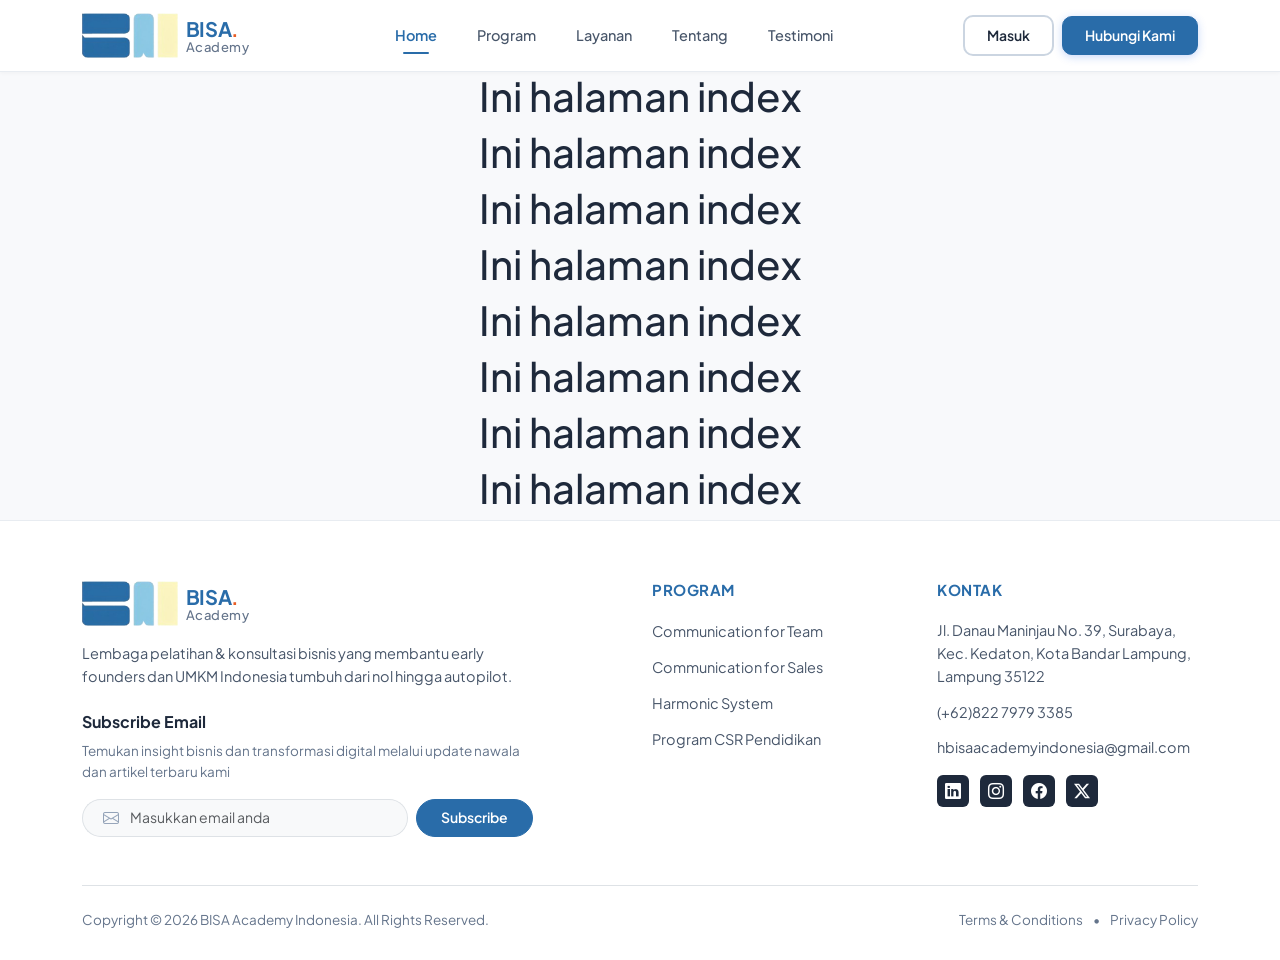
==== index.html @ 92c35e66 "penyatuan script" ====
<!DOCTYPE html>
<html lang="id">
<head>
    <meta charset="UTF-8">
    <meta name="viewport" content="width=device-width, initial-scale=1.0">
    <meta name="description" content="Formulir Pendaftaran - BISA Academy">
    <title>BISA Academy</title>
    <link rel="preconnect" href="https://fonts.googleapis.com">
    <link rel="preconnect" href="https://fonts.gstatic.com" crossorigin>
    <link href="https://fonts.googleapis.com/css2?family=Plus+Jakarta+Sans:ital,wght@0,200..800;1,200..800&display=swap" rel="stylesheet">
    <link href="https://cdn.jsdelivr.net/npm/bootstrap@5.3.3/dist/css/bootstrap.min.css" rel="stylesheet">
    <link rel="stylesheet" href="https://cdn.jsdelivr.net/npm/bootstrap-icons@1.11.1/font/bootstrap-icons.css">
    <link rel="stylesheet" href="style.css">
</head>

<body>
    <nav class="navbar navbar-expand-lg fixed-top navbar-bisa" id="navbar">
    <div class="container">

      <a href="index.html" class="navbar-brand d-flex align-items-center gap-2" id="navbar-logo">
        <img src="assets/icon/icon-Bisa-Academy.png" alt="BISA Academy Logo" class="logo-image">
        <div class="logo-text">
          <span class="brand-name">BISA<span class="titik">.</span></span>
          <span class="brand-sub">Academy</span>
        </div>
      </a>

      <!-- navbar mobiloe -->
      <button class="navbar-toggler" type="button" data-bs-toggle="collapse" data-bs-target="#navbarContent"
        aria-controls="navbarContent" aria-expanded="false" aria-label="Toggle navigation">
        <span class="navbar-toggler-icon"></span>
      </button>

      <div class="collapse navbar-collapse" id="navbarContent">

        <ul class="navbar-nav mx-auto mb-2 mb-lg-0">
          <li class="nav-item">
            <a class="nav-link active" href="index.html" id="nav-program">Home</a>
          </li>
          <li class="nav-item">
            <a class="nav-link" href="program.html" id="nav-program">Program</a>
          </li>
          <li class="nav-item">
            <a class="nav-link" href="#layanan" id="nav-layanan">Layanan</a>
          </li>
          <li class="nav-item">
            <a class="nav-link" href="tentang.html" id="nav-tentang">Tentang</a>
          </li>
          <li class="nav-item">
            <a class="nav-link" href="#testimoni" id="nav-testimoni">Testimoni</a>
          </li>
        </ul>

        <div class="d-flex align-items-center gap-2 navbar-actions">
          <a href="#masuk" class="btn btn-outline-secondary btn-masuk" id="btn-signup">Masuk</a>
          <a href="#hubungi-kami-title" class="btn btn-primary btn-hubungi" id="btn-hubungi">Hubungi Kami</a>
        </div>

      </div>
    </div>
  </nav>

    <!-- div untuk memberikan jarak (alternatifnya pakai padding-top: 72px;)  -->
    <div style="height: 72px;"></div>
    
    <!-- konten halaman mulai dari sini -->
    <section><h1><center>Ini halaman index</center></h1></section>
    <section><h1><center>Ini halaman index</center></h1></section>
    <section><h1><center>Ini halaman index</center></h1></section>
    <section><h1><center>Ini halaman index</center></h1></section>
    <section><h1><center>Ini halaman index</center></h1></section>
    <section><h1><center>Ini halaman index</center></h1></section>
    <section><h1><center>Ini halaman index</center></h1></section>
    <section><h1><center>Ini halaman index</center></h1></section>

    <footer class="footer-bisa">    
        <div class="container">
            <div class="row gy-4">
                <div class="col-lg-5">
                    <a href="index.html" class="d-flex align-items-center gap-2 mb-3 text-decoration-none">
                        <img src="assets/icon/icon-Bisa-Academy.png" alt="BISA Academy Logo" class="logo-image">
                        <div class="logo-text">
                            <span class="brand-name">BISA<span class="titik">.</span></span>
                            <span class="brand-sub">Academy</span>
                        </div>
                    </a>
                    <p class="footer-desc mb-4">
                        Lembaga pelatihan & konsultasi bisnis yang membantu early founders dan UMKM Indonesia tumbuh dari nol hingga autopilot.
                    </p>
                    
                    <h5 class="subscribe-title mb-2">Subscribe Email</h5>
                    <p class="subscribe-desc mb-3">Temukan insight bisnis dan transformasi digital melalui update nawala dan artikel terbaru kami</p>
                    
                    <form class="subscribe-form d-flex">
                        <div class="input-group">
                            <span class="input-group-text bg-light border-end-0 rounded-start-pill"><i class="bi bi-envelope"></i></span>
                            <input type="email" class="form-control bg-light border-start-0 rounded-end-pill px-0" placeholder="Masukkan email anda" required>
                        </div>
                        <button class="btn btn-primary btn-subscribe rounded-pill ms-2 px-4" type="submit">Subscribe</button>
                    </form>
                </div>

                <div class="col-lg-1"></div>

                <div class="col-lg-3 col-md-6 mt-5 mt-lg-4">
                    <h5 class="footer-title">PROGRAM</h5>
                    <ul class="footer-links list-unstyled">
                        <li><a href="#">Communication for Team</a></li>
                        <li><a href="#">Communication for Sales</a></li>
                        <li><a href="#">Harmonic System</a></li>
                        <li><a href="#">Program CSR Pendidikan</a></li>
                    </ul>
                </div>

                <div class="col-lg-3 col-md-6 mt-4 mt-lg-4">
                    <h5 class="footer-title">KONTAK</h5>
                    <ul class="footer-contact list-unstyled">
                        <li>Jl. Danau Maninjau No. 39, Surabaya, Kec. Kedaton, Kota Bandar Lampung, Lampung 35122</li>
                        <li>(+62)822 7979 3385</li>
                        <li>hbisaacademyindonesia@gmail.com</li>
                    </ul>
                    <div class="social-links mt-3">
                        <a href="#"><i class="bi bi-linkedin"></i></a>
                        <a href="#"><i class="bi bi-instagram"></i></a>
                        <a href="#"><i class="bi bi-facebook"></i></a>
                        <a href="#"><i class="bi bi-twitter-x"></i></a>
                    </div>
                </div>
            </div>
            <div class="footer-bottom mt-5 pt-4 border-top d-flex flex-column flex-md-row justify-content-between align-items-center">
                <p class="mb-2 mb-md-0">Copyright &copy; 2026 BISA Academy Indonesia. All Rights Reserved.</p>
                <div class="footer-legal">
                    <a href="#">Terms & Conditions</a> <span class="mx-2">•</span> <a href="#">Privacy Policy</a>
                </div>
            </div>
        </div>
    </footer>
    
    <script src="https://cdn.jsdelivr.net/npm/bootstrap@5.3.3/dist/js/bootstrap.bundle.min.js"></script>
    </body>
    </html>
---- style.css ----
body {
  font-family: "Plus Jakarta Sans", sans-serif;
  background: #f8f9fb;
  color: #1e293b;
}

a {
  text-decoration: none;
  color: inherit;
}
.navbar-bisa {
  background: #ffffff;
  border-bottom: 1px solid #e8ecf1;
  box-shadow: 0 1px 4px rgba(0, 0, 0, 0.04);
  padding-top: 0;
  padding-bottom: 0;
  min-height: 72px;
}

.navbar-bisa .navbar-brand {
  gap: 12px;
  padding: 0;
  transition: opacity 0.2s ease;
}

.navbar-bisa .navbar-brand:hover {
  opacity: 0.85;
}

.logo-image {
  height: 45px;
  width: auto;
  object-fit: contain;
}

.logo-text {
  display: flex;
  flex-direction: column;
  line-height: 1.15;
}

.logo-text .brand-name {
  font-size: 20px;
  font-weight: 700;
  color: #296CA9;
  letter-spacing: -0.3px;
}

.titik{
  font-size: 20px;
  font-weight: 700;
  color: #E85D26;
  letter-spacing: -0.3px;
}

.logo-text .brand-sub {
  font-size: 13px;
  font-weight: 500;
  color: #64748b;
  letter-spacing: 0.5px;
}

.navbar-bisa .navbar-nav {
  gap: 24px;
}

.navbar-bisa .nav-link {
  font-size: 14.5px;
  font-weight: 500;
  color: #475569;
  padding: 8px 16px;
  position: relative;
  transition: color 0.3s ease;
}

.navbar-bisa .nav-link::after {
  content: "";
  position: absolute;
  bottom: 0;
  left: 50%;
  transform: translateX(-50%);
  width: 0;
  height: 2.5px;
  background-color: #296CA9;
  transition: width 0.3s ease;
  border-radius: 2px;
}

.navbar-bisa .nav-link:hover,
.navbar-bisa .nav-link:focus {
  color: #296CA9;
}

.navbar-bisa .nav-link:hover::after,
.navbar-bisa .nav-link:focus::after {
  width: calc(100% - 32px);
}

.navbar-bisa .nav-link.active {
  color: #296CA9;
  font-weight: 600;
}

.navbar-bisa .nav-link.active::after {
  width: calc(100% - 32px);
}

.navbar-bisa .nav-link.active {
  color: #296CA9;
  font-weight: 600;
}

.navbar-bisa .nav-link.active::after {
  width: calc(100% - 32px);
}

.btn-masuk {
  font-family: "Plus Jakarta Sans", sans-serif;
  font-size: 14px;
  font-weight: 600;
  padding: 8px 22px;
  border-radius: 10px;
  border: 2px solid #cbd5e1 !important;
  color: #1e293b !important;
  background: transparent !important;
  transition: all 0.25s ease;
}

.btn-masuk:hover {
  border-color: #2563eb !important;
  color: #2563eb !important;
  background: #eff6ff !important;
}

.btn-hubungi {
  font-family: "Plus Jakarta Sans", sans-serif;
  font-size: 14px;
  font-weight: 600;
  padding: 8px 22px;
  border-radius: 10px;
  background: #296CA9 !important;
  border-color: #296CA9 !important;
  color: #ffffff !important;
  box-shadow: 0 2px 8px rgba(37, 99, 235, 0.25);
  transition: all 0.25s ease;
}

.btn-hubungi:hover {
  background: #1e5a8f !important;
  border-color: #1e5a8f !important;
  box-shadow: 0 4px 14px rgba(37, 99, 235, 0.35);
  transform: translateY(-1px);
}
.navbar-bisa .navbar-toggler {
  border: 1px solid #cbd5e1;
  padding: 6px 10px;
}

.navbar-bisa .navbar-toggler:focus {
  box-shadow: 0 0 0 3px rgba(37, 99, 235, 0.15);
}

@media (max-width: 991.98px) {
  .navbar-bisa {
    padding-top: 20px;
    padding-bottom: 20px;
  }

  .navbar-bisa .navbar-nav {
    padding-top: 15px;
    padding-bottom: 0;
    margin-top: 15px;
    border-top: 1px solid #e8ecf1;
  }

  .navbar-bisa .nav-item {
    border-bottom: 1px solid #e8ecf1;
  }

  .navbar-bisa .nav-link {
    padding: 14px 16px;
    font-size: 15px;
    font-weight: 500;
    color: #475569;
    transition: all 0.2s ease;
  }

  .navbar-bisa .nav-link::after {
    display: none;
  }

  .navbar-bisa .nav-link:hover {
    color: #296CA9;
    background-color: #f8fafc;
    padding-left: 22px;
  }

  .navbar-actions {
    flex-direction: column;
    padding: 24px 0 10px;
    gap: 12px !important;
  }

  .navbar-actions .btn {
    width: 100%;
    justify-content: center;
    padding: 10px 0;
  }
}

.footer-bisa {
  background: #ffffff;
  padding: 60px 0 30px;
  border-top: 1px solid #e8ecf1;
  color: #475569;
}

.footer-desc {
  font-size: 14.5px;
  line-height: 1.6;
}

.subscribe-title {
  font-size: 16px;
  font-weight: 700;
  color: #1e293b;
}

.subscribe-desc {
  font-size: 13.5px;
  color: #64748b;
  line-height: 1.6;
}

.subscribe-form .input-group-text {
  color: #94a3b8;
  padding-left: 20px;
}

.subscribe-form .form-control {
  font-size: 14px;
}

.subscribe-form .form-control:focus {
  box-shadow: none;
  border-color: #dee2e6;
}

.btn-subscribe {
  background: #296CA9;
  border-color: #296CA9;
  font-weight: 600;
  font-size: 14px;
}

.btn-subscribe:hover {
  background: #1e5a8f;
  border-color: #1e5a8f;
}

.footer-title {
  font-size: 15px;
  font-weight: 700;
  color: #296CA9;
  margin-bottom: 20px;
  letter-spacing: 0.5px;
}

.footer-links li {
  margin-bottom: 12px;
}

.footer-links a {
  font-size: 14.5px;
  color: #475569;
  transition: color 0.2s ease;
}

.footer-links a:hover {
  color: #296CA9;
}

.footer-contact li {
  font-size: 14.5px;
  margin-bottom: 12px;
  line-height: 1.6;
}

.social-links a {
  display: inline-flex;
  align-items: center;
  justify-content: center;
  width: 32px;
  height: 32px;
  background: #1e293b;
  color: #ffffff;
  border-radius: 6px;
  margin-right: 8px;
  font-size: 16px;
  transition: all 0.2s ease;
}

.social-links a:hover {
  background: #296CA9;
  transform: translateY(-2px);
}

.footer-bottom {
  font-size: 13.5px;
  color: #64748b;
}

.footer-legal a {
  color: #64748b;
  transition: color 0.2s ease;
}

.footer-legal a:hover {
  color: #296CA9;
}
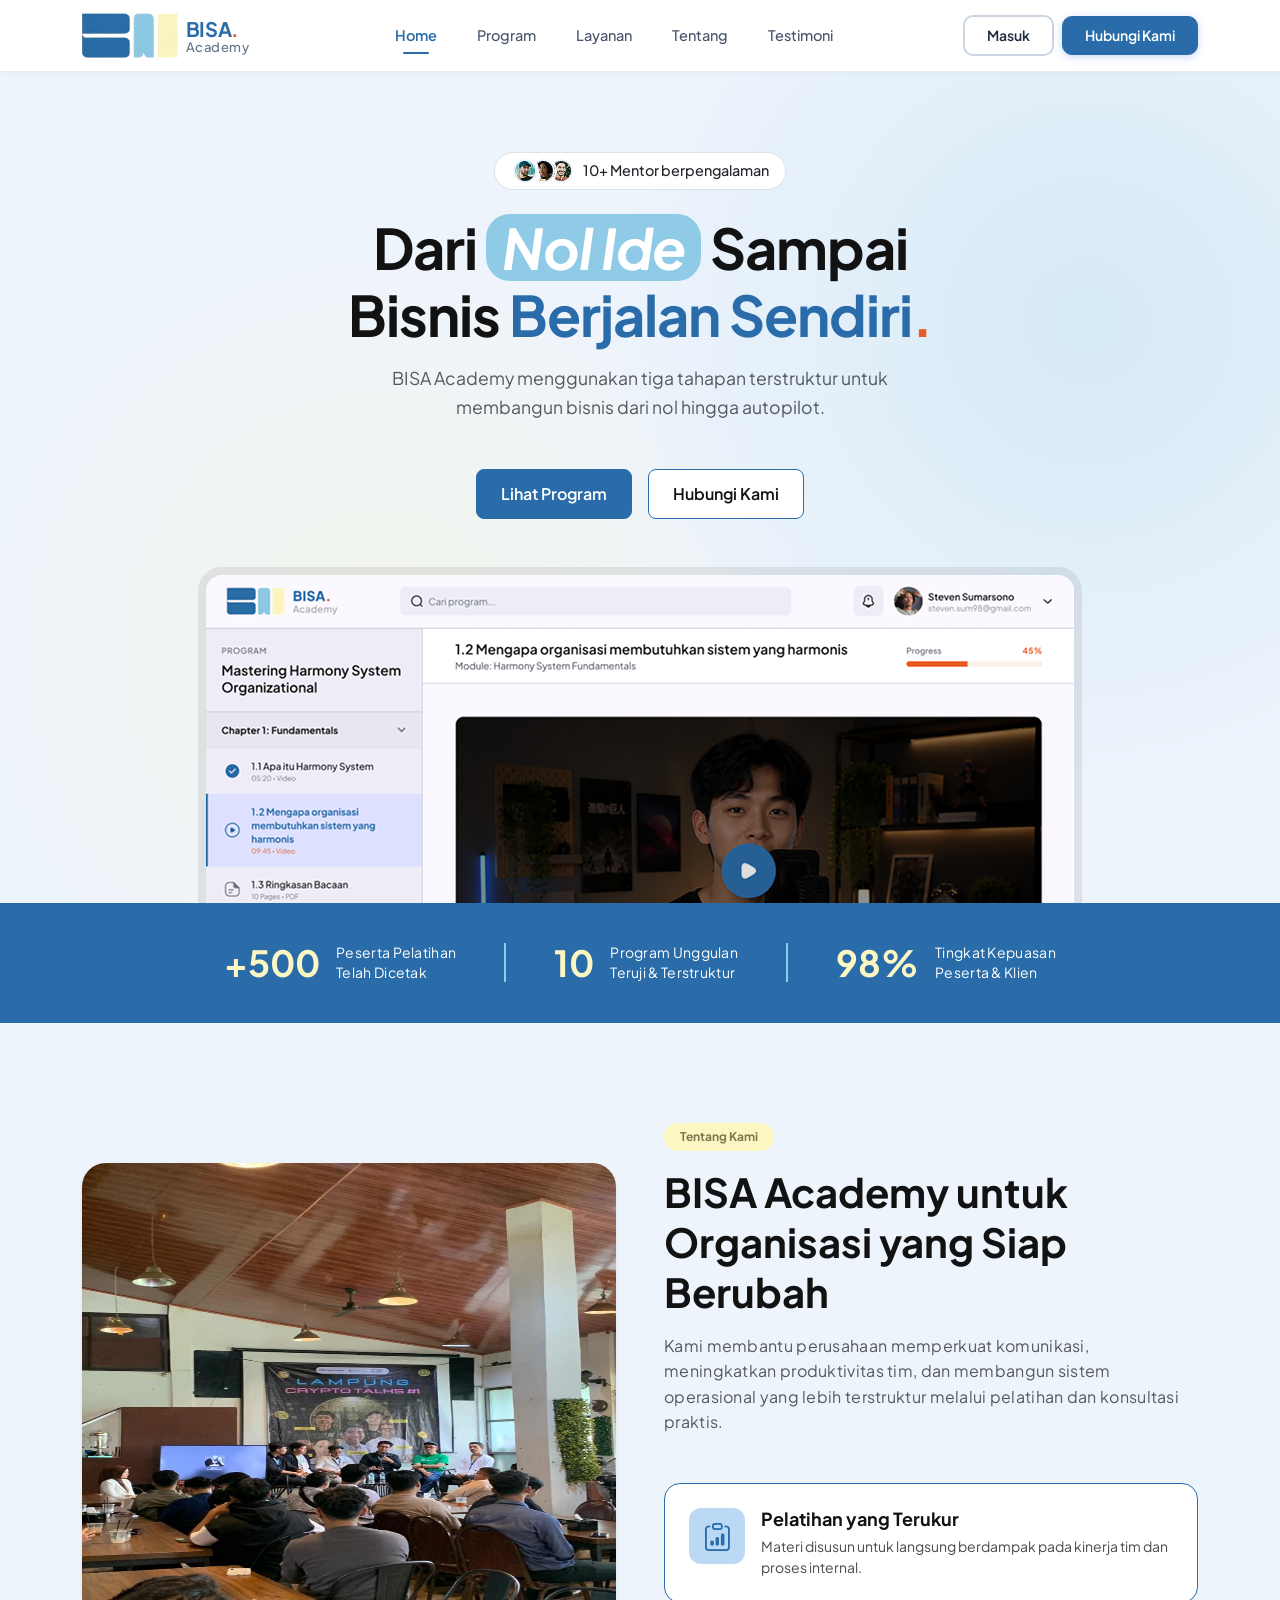
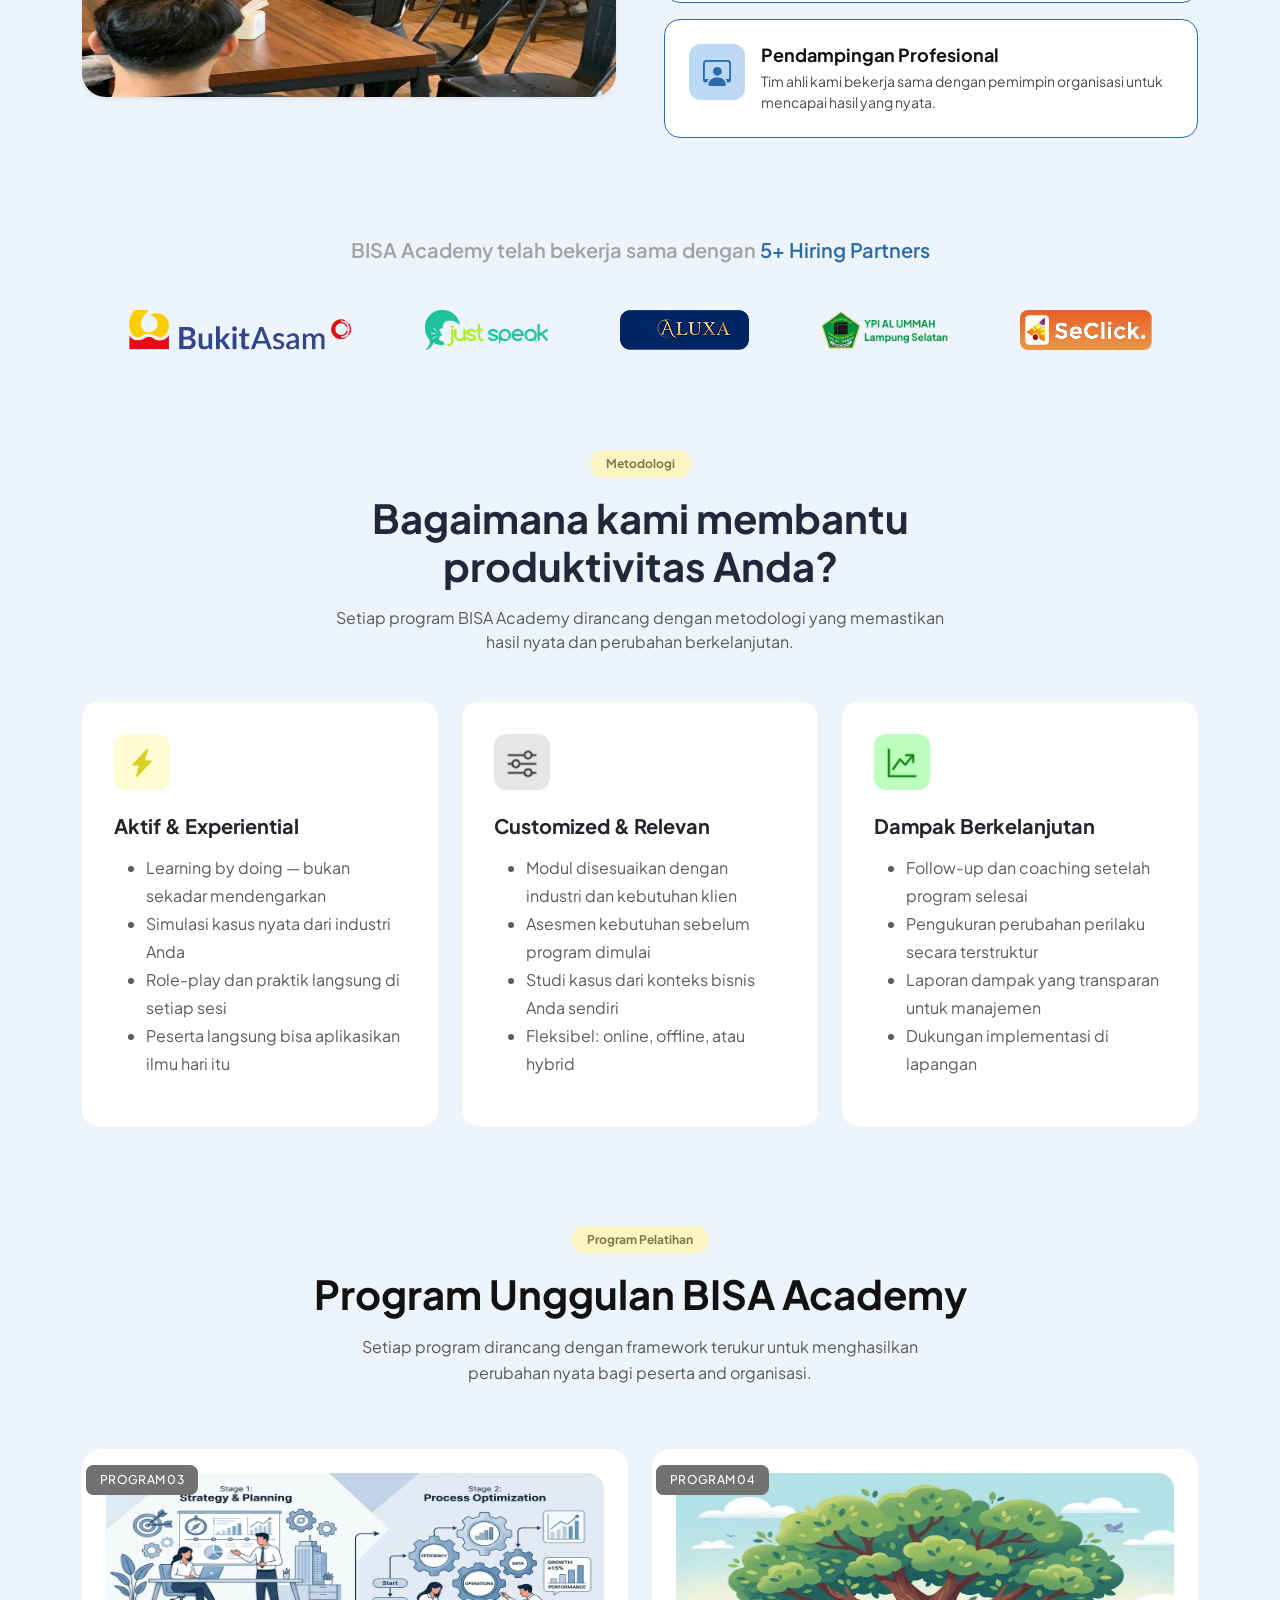
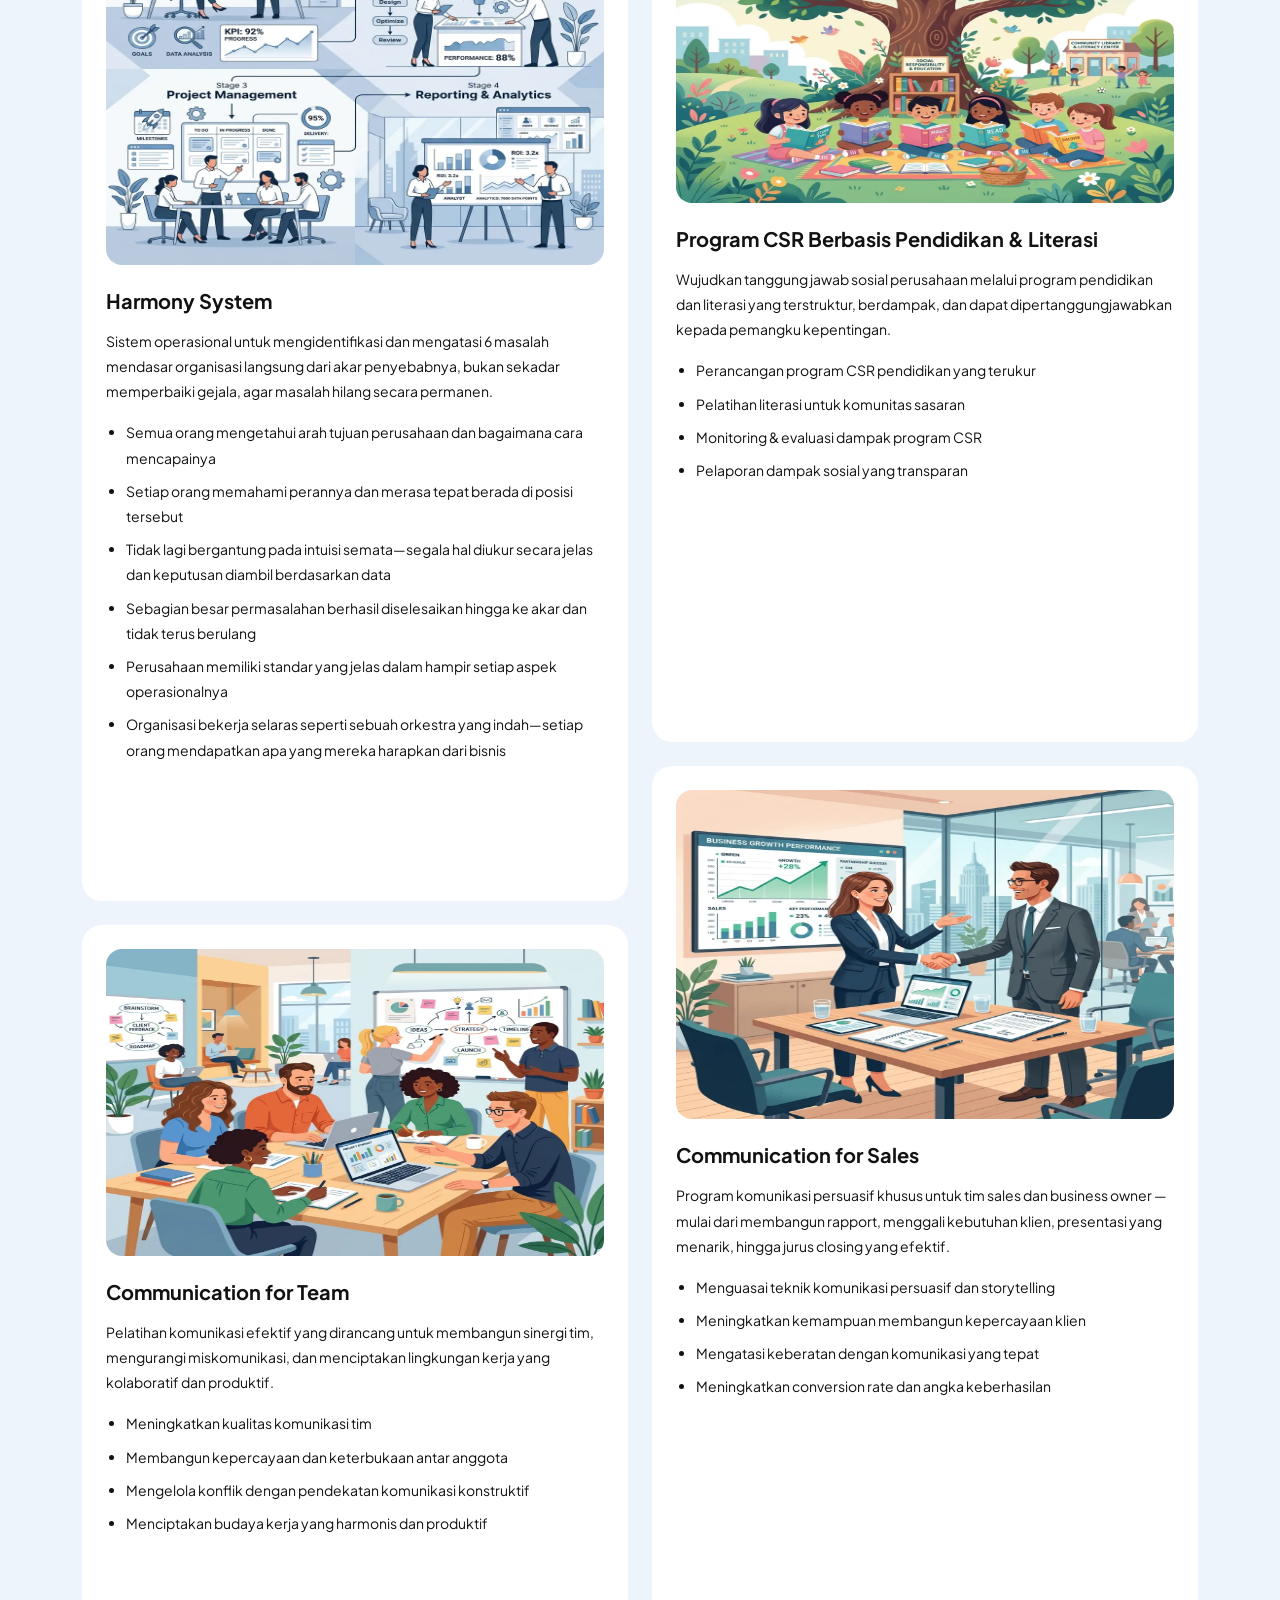
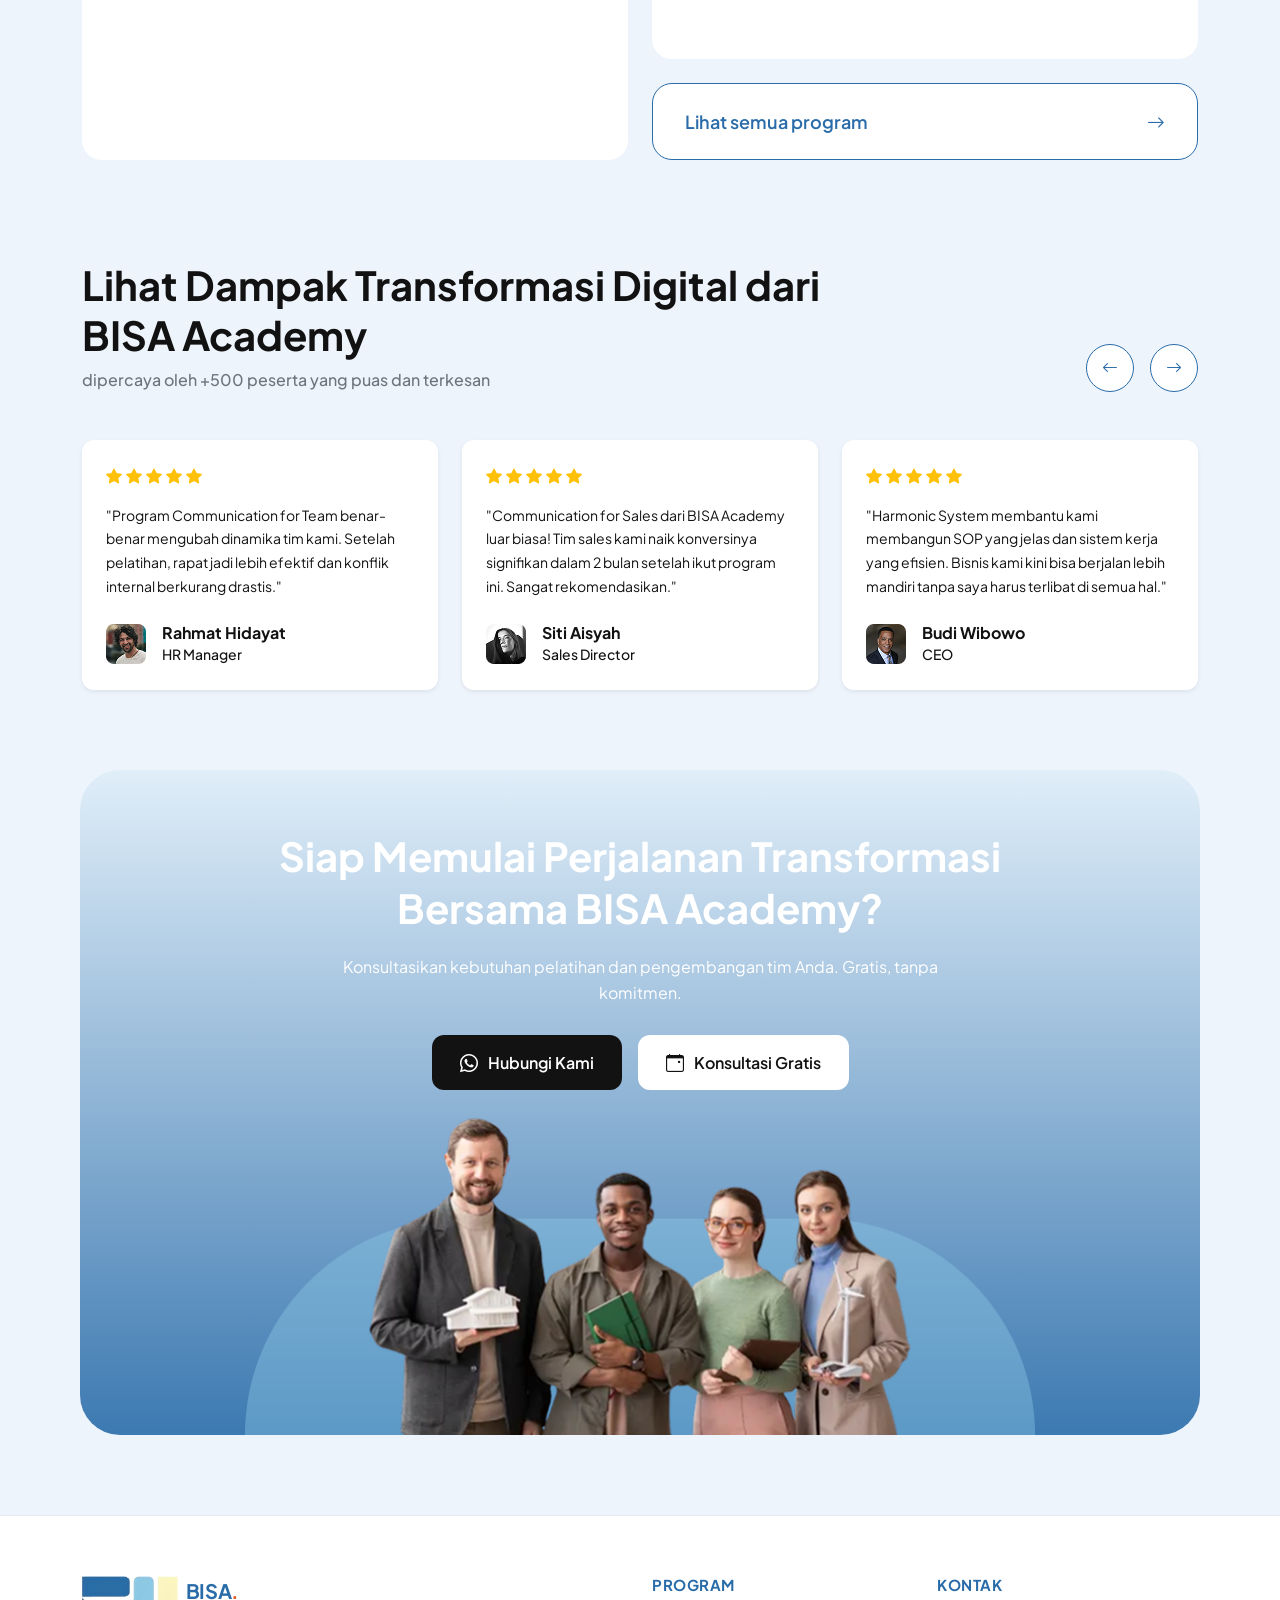
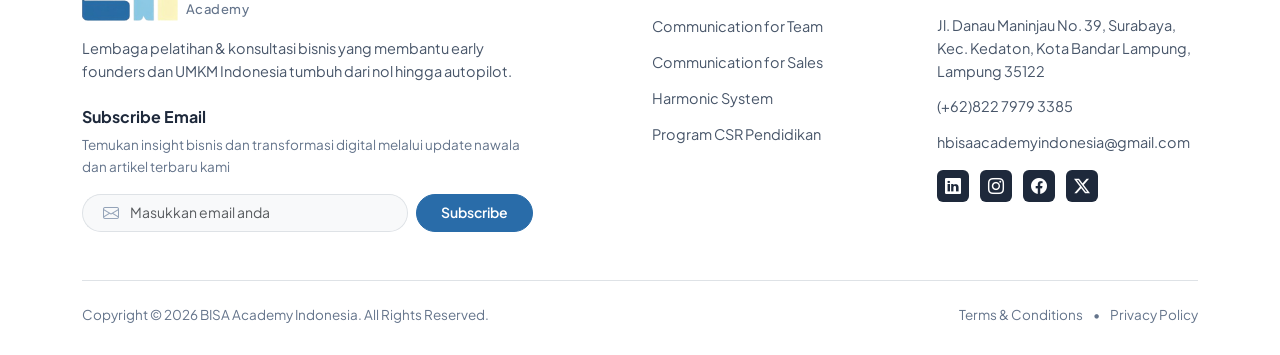
==== commit 362889b0: "penambahan page home" ====
--- a/index.html
+++ b/index.html
@@ -10,7 +10,905 @@
     <link href="https://fonts.googleapis.com/css2?family=Plus+Jakarta+Sans:ital,wght@0,200..800;1,200..800&display=swap" rel="stylesheet">
     <link href="https://cdn.jsdelivr.net/npm/bootstrap@5.3.3/dist/css/bootstrap.min.css" rel="stylesheet">
     <link rel="stylesheet" href="https://cdn.jsdelivr.net/npm/bootstrap-icons@1.11.1/font/bootstrap-icons.css">
+    <link href="https://unpkg.com/aos@2.3.1/dist/aos.css" rel="stylesheet">
     <link rel="stylesheet" href="style.css">
+    <style>
+        body {
+            font-family: "Plus Jakarta Sans", sans-serif;
+            background: #eef4fc;
+            color: #1e293b;
+        }
+
+        a {
+            text-decoration: none;
+            color: inherit;
+        }
+
+        /* Navbar */
+        .navbar-bisa {
+            background: #ffffff;
+            border-bottom: 1px solid #e8ecf1;
+            box-shadow: 0 1px 4px rgba(0, 0, 0, 0.04);
+            padding-top: 0;
+            padding-bottom: 0;
+            min-height: 72px;
+        }
+
+        .navbar-bisa .navbar-brand {
+            gap: 12px;
+            padding: 0;
+            transition: opacity 0.2s ease;
+        }
+
+        .navbar-bisa .navbar-brand:hover {
+            opacity: 0.85;
+        }
+
+        .logo-image {
+            height: 45px;
+            width: auto;
+            object-fit: contain;
+        }
+
+        .logo-text {
+            display: flex;
+            flex-direction: column;
+            line-height: 1.15;
+        }
+
+        .logo-text .brand-name {
+            font-size: 20px;
+            font-weight: 700;
+            color: #296ca9;
+            letter-spacing: -0.3px;
+        }
+
+        .titik{
+            font-size: 20px;
+            font-weight: 700;
+            color: #E85D26;
+            letter-spacing: -0.3px;
+        }
+
+        .logo-text .brand-sub {
+            font-size: 13px;
+            font-weight: 500;
+            color: #64748b;
+            letter-spacing: 0.5px;
+        }
+
+        .navbar-bisa .navbar-nav {
+            gap: 24px;
+        }
+
+        .navbar-bisa .nav-link {
+            font-size: 14.5px;
+            font-weight: 500;
+            color: #475569;
+            padding: 8px 16px;
+            position: relative;
+            transition: color 0.3s ease;
+        }
+
+        .navbar-bisa .nav-link::after {
+            content: "";
+            position: absolute;
+            bottom: 0;
+            left: 50%;
+            transform: translateX(-50%);
+            width: 0;
+            height: 2.5px;
+            background-color: #296ca9;
+            transition: width 0.3s ease;
+            border-radius: 2px;
+        }
+
+        .navbar-bisa .nav-link:hover,
+        .navbar-bisa .nav-link:focus {
+            color: #296ca9;
+        }
+
+        .navbar-bisa .nav-link:hover::after,
+        .navbar-bisa .nav-link:focus::after {
+            width: calc(100% - 32px);
+        }
+
+        .navbar-bisa .nav-link.active {
+            color: #296ca9;
+            font-weight: 600;
+        }
+
+        .navbar-bisa .nav-link.active::after {
+            width: calc(100% - 32px);
+        }
+
+        .btn-masuk {
+            font-family: "Plus Jakarta Sans", sans-serif;
+            font-size: 14px;
+            font-weight: 600;
+            padding: 8px 22px;
+            border-radius: 10px;
+            border: 2px solid #cbd5e1 !important;
+            color: #1e293b !important;
+            background: transparent !important;
+            transition: all 0.25s ease;
+            }
+
+        .btn-masuk:hover {
+            border-color: #2563eb !important;
+            color: #2563eb !important;
+            background: #eff6ff !important;
+        }
+
+        .btn-hubungi {
+            font-family: "Plus Jakarta Sans", sans-serif;
+            font-size: 14px;
+            font-weight: 600;
+            padding: 8px 22px;
+            border-radius: 10px;
+            background: #296ca9 !important;
+            border-color: #296ca9 !important;
+            color: #ffffff !important;
+            box-shadow: 0 2px 8px rgba(37, 99, 235, 0.25);
+            transition: all 0.25s ease;
+        }
+
+        .btn-hubungi:hover {
+            background: #1e5a8f !important;
+            border-color: #1e5a8f !important;
+            box-shadow: 0 4px 14px rgba(37, 99, 235, 0.35);
+            transform: translateY(-1px);
+        }
+        .navbar-bisa .navbar-toggler {
+            border: 1px solid #cbd5e1;
+            padding: 6px 10px;
+        }
+
+        .navbar-bisa .navbar-toggler:focus {
+            box-shadow: 0 0 0 3px rgba(37, 99, 235, 0.15);
+        }
+
+        @media (max-width: 991.98px) {
+            .navbar-bisa {
+                padding-top: 20px;
+                padding-bottom: 20px;
+            }
+
+            .navbar-bisa .navbar-nav {
+                padding-top: 15px;
+                padding-bottom: 0;
+                margin-top: 15px;
+                border-top: 1px solid #e8ecf1;
+            }
+
+            .navbar-bisa .nav-item {
+                border-bottom: 1px solid #e8ecf1;
+            }
+
+            .navbar-bisa .nav-link {
+                padding: 14px 16px;
+                font-size: 15px;
+                font-weight: 500;
+                color: #475569;
+                transition: all 0.2s ease;
+            }
+
+            .navbar-bisa .nav-link::after {
+                display: none;
+            }
+
+            .navbar-bisa .nav-link:hover {
+                color: #296ca9;
+                background-color: #f8fafc;
+                padding-left: 22px;
+            }
+
+            .navbar-actions {
+                flex-direction: column;
+                padding: 24px 0 10px;
+                gap: 12px !important;
+            }
+
+            .navbar-actions .btn {
+                width: 100%;
+                justify-content: center;
+                padding: 10px 0;
+            }
+        }
+
+        /* SECTION - HERO */
+        :root {
+            --brand-primary: #296ca9;
+            --brand-orange: #e85d26;
+            --brand-highlight: #8fcbe6;
+            --bg-color: #eef4fc;
+        }
+
+        .hero-section {
+            background: radial-gradient(circle at 85% 30%, #8fcbe640 0%, transparent 40%),
+                        radial-gradient(circle at 30% 70%, #fcf6c24d 0%, transparent 40%),
+                        var(--bg-color);
+            background-repeat: no-repeat;
+            background-size: cover;
+            padding-top: 80px;
+        }
+
+        /* Mentors */
+        .avatar-group img {
+            width: 28px;
+            height: 28px;
+            object-fit: cover;
+            border: 2px solid #ffffff;
+            margin-left: -10px;
+            position: relative;
+        }
+        .avatar-group img:first-child {
+            margin-left: 0;
+            z-index: 3;
+        }
+        .avatar-group img:nth-child(2) { z-index: 2; }
+        .avatar-group img:last-child { z-index: 1; }
+
+        .hero-title {
+            letter-spacing: -1px;
+            line-height: 1.2;
+            color: #121212;
+        }
+
+        .text-primary-brand { 
+            color: var(--brand-primary); 
+        }
+        .text-orange-brand { 
+            color: var(--brand-orange); 
+        }
+
+        /* Highlight "Nol Ide" */
+        .highlight-pill {
+            background-color: var(--brand-highlight);
+            padding: 0 16px;
+            border-radius: 24px;
+            display: inline-block;
+        }
+
+        .hero-subtitle {
+            font-size: 1.1rem;
+            max-width: 600px;
+            line-height: 1.6;
+        }
+
+        .btn-lihat-program {
+            background-color: var(--brand-primary);
+            color: #ffffff;
+            border: 1px solid var(--brand-primary);
+            border-radius: 8px;
+            padding-top: 12px;
+            padding-bottom: 12px;
+        }
+        .btn-lihat-program:hover {
+            background-color: white;
+            color: #121212;
+            border: 1px solid var(--brand-primary);
+        }
+
+        .btn-hubungi-kami {
+            background-color: white;
+            color: #121212;
+            border: 1px solid var(--brand-primary);
+            border-radius: 8px;
+            padding-top: 12px;
+            padding-bottom: 12px;
+        }
+        .btn-hubungi-kami:hover {
+            background-color: #296ca9;
+            color: white;
+        }
+
+        /* Mockup Dashboard LMS */
+        .hero-image-wrapper {
+            max-width: 900px;
+        }
+
+        /* SECTION - STATISTIK */
+        .stat-section {
+            background-color: var(--brand-primary);
+            min-height: 120px;
+            display: flex;
+            align-items: center;
+            width: 100%;
+            padding-top: 32px;
+            padding-bottom: 32px;
+        }
+
+        .stat-number {
+            color: #FCF6C2;
+            font-size: 36px;
+            font-weight: 700;
+            line-height: 1;
+        }
+
+        .stat-text {
+            font-size: 14px;
+            font-weight: 400;
+            line-height: 1.4;
+            letter-spacing: 0.3px;
+            color: #ffffff;
+            white-space: nowrap;
+        }
+
+        @media (min-width: 768px) {
+            .border-start-md {
+                border-left: 2px solid var(--brand-highlight) !important;
+            }
+        }
+
+        /* SECTION - TENTANG KAMI */
+        .tentang-kami {
+            padding-top: 100px;
+        }
+
+        .badge-section {
+            border-radius: 50px; 
+            padding: 8px 16px; 
+            font-size: 12px;
+            background-color: #fcf6c2;
+            color: #7c794e;
+        }
+
+        .section-title {
+            color: #121212;
+            font-size: 36px;
+            line-height: 1.3;
+        }
+        .section-subtitle {
+            font-size: 16px;
+            line-height: 1.6;
+            letter-spacing: 0.3px;
+        }
+
+        .img-tentang-kami {
+            width: 100%;
+            background-color: #d9d9d9;
+            aspect-ratio: 1 / 1;
+            border-radius: 24px;
+        }
+
+        .feature-card {
+            gap: 16px;
+            padding: 24px;
+            background-color: #ffffff;
+            border: 1px solid var(--brand-primary);
+            border-radius: 16px;
+            transition: transform 0.2s ease, box-shadow 0.2s ease;
+        }
+        .feature-card:hover {
+            transform: translateY(-2px);
+            box-shadow: 0 4px 15px #296ca91a;
+        }
+
+        .feature-icon {
+            width: 56px;
+            height: 56px;
+            color: #296ca9;
+            background-color: #bbd9f5;
+            border-radius: 12px;
+            align-items: center;
+            justify-content: center;
+        }
+
+        .feature-title {
+            font-weight: 700;
+            color: #121212;
+            font-size: 18px;
+            margin-bottom: 6px;
+        }
+
+        .feature-desc {
+            color: #4a4a4a;
+            font-size: 14px;
+            line-height: 1.5;
+        }
+
+        @media (max-width: 991px) {
+            .section-title {
+                font-size: 30px;
+            }
+            
+            .image-placeholder {
+                border-radius: 40px;
+                max-width: 400px;
+                margin: 0 auto;
+            }
+        }
+
+        /* SECTION - HIRING PARTNERS */
+        .hiring-partners {
+            padding-top: 100px;
+        }
+
+        .hiring-partners h5 {
+            color: #A2A2A2;
+            margin-bottom: 40px; 
+        }
+
+        .hiring-partners img {
+            height: 40px;
+            width: auto;
+            object-fit: contain;
+        }
+        .hiring-partners img:hover {
+            transform: scale(1.1);
+        }
+
+        /* SECTION - METODOLOGI */
+        .metodologi {
+            padding-top: 100px;
+        }
+
+        .card-metodologi {
+            border: none;
+            border-radius: 16px;
+            height: 100%;
+            padding: 32px;
+        }
+        .card-metodologi:hover {
+            transform: translateY(-2px);
+            box-shadow: 0px 2px 68px 20px rgba(64, 159, 247, 0.08);
+        }
+
+        .icon-metod-card1 {
+            width: 56px;
+            height: 56px;
+            color: #dbcf22;
+            background-color: #fffcd4;
+            border-radius: 12px;
+            align-items: center;
+            justify-content: center;
+        }
+
+        .icon-tebal-card2 {
+            -webkit-text-stroke: 1px #868686; 
+        }
+        .icon-metod-card2 {
+            width: 56px;
+            height: 56px;
+            background-color: #e6e6e6;
+            border-radius: 12px;
+            align-items: center;
+            justify-content: center;
+        }
+
+        .icon-tebal-card3 {
+            -webkit-text-stroke: 1px #37ce37; 
+        }
+        .icon-metod-card3 {
+            width: 56px;
+            height: 56px;
+            background-color: #beffbe;
+            border-radius: 12px;
+            align-items: center;
+            justify-content: center;
+        }
+
+        .card-metodologi li {
+            line-height: 28px;
+        }
+
+        /* SECTION PROGRAM PELATIHAN */
+        .program-pelatihan {
+            padding-top: 100px;
+        }
+
+        .header-title {
+            color: #121212;
+            font-size: 40px;
+        }
+
+        .header-subtitle {
+            font-size: 16px;
+            line-height: 1.6;
+            max-width: 600px;
+        }
+
+        .program-card {
+            border-radius: 20px;
+            padding: 24px;
+            height: 100%;
+        }
+
+        .program-card-img { /* Placeholder Gambar Abu-abu */
+            background-color: #d9d9d9;
+            border-radius: 16px;
+            height: 39%;
+            width: 100%;
+            position: relative;
+            margin-bottom: 24px;
+        }
+
+        .program-badge {
+            position: absolute;
+            top: 16px;
+            left: 16px;
+            background-color: #727272;
+            color: #ffffff;
+            padding: 6px 14px;
+            border-radius: 8px;
+            font-size: 12px;
+            font-weight: 500;
+            letter-spacing: 0.3px;
+        }
+
+        .program-card-title {
+            font-weight: 700;
+            color: #121212;
+            font-size: 20px;
+            margin-bottom: 16px;
+        }
+
+        .program-card-text {
+            font-weight: 400;
+            color: #121212;
+            font-size: 14px;
+            line-height: 1.8; 
+            margin-bottom: 16px;
+        }
+
+        .program-card-list {
+            font-weight: 400;
+            color: #121212;
+            font-size: 14px;
+            line-height: 1.8;
+            padding-left: 20px;
+            margin-bottom: 0;
+        }
+
+        .program-card-list li {
+            margin-bottom: 8px;
+        }
+
+        /* Lihat Semua Program */
+        .btn-lihat-semua {
+            background-color: #ffffff;
+            border: 1px solid var(--brand-primary);
+            border-radius: 20px;
+            padding: 24px 32px;
+            color: var(--brand-primary);
+            font-size: 18px;
+            font-weight: 600;
+            transition: all 0.3s ease;
+        }
+
+        .btn-lihat-semua:hover {
+            background-color: var(--brand-primary);
+            color: white;
+        }
+
+        /* SECTION - TESTIMONI */
+        .testimoni-section {
+            padding-top: 100px;
+        }
+
+        .section-title {
+            color: #121212;
+            font-size: 40px;
+            line-height: 1.25;
+        }
+
+        .testimoni-card {
+            border-radius: 12px;
+            background-color: #ffffff;
+        }
+
+        .testimoni-text {
+            font-size: 14px;
+            color: #121212;
+            line-height: 1.7;
+        }
+
+        .avatar-box {
+            width: 40px;
+            height: 40px;
+            border-radius: 8px;
+            flex-shrink: 0;
+        }
+
+        .user-name {
+            color: #121212;
+            font-size: 16px;
+        }
+
+        .user-role {
+            color: #121212;
+            font-size: 14px;
+            font-weight: 500;
+        }
+
+        .btn-nav {
+            width: 48px;
+            height: 48px;
+            border-color: #296ca9;
+            background-color: white;
+            color: #296ca9;
+        }
+        .btn-nav:hover {
+            background-color: #296ca9;
+        }
+
+        .btn-nav i {
+            width: 24px;
+            height: 24px;
+            object-fit: contain;
+        }
+
+        /* SECTION - HUBUNGI KAMI */
+        .cta-section {
+            max-width: 1120px;
+            margin: 80px auto;
+            padding: 60px 40px 0 40px;
+            background: linear-gradient(180deg, #8fcbe626 0%, #296ca9e6 100%);
+            border-radius: 40px;
+            text-align: center;
+            position: relative;
+            overflow: hidden;
+            color: #ffffff;
+        }
+
+        .cta-section h2 {
+            font-size: 40px;
+            font-weight: 700;
+            line-height: 1.3;
+            max-width: 750px;
+            margin: 0 auto 20px auto;
+        }
+
+        .cta-section p {
+            font-size: 16px;
+            line-height: 1.6;
+            max-width: 600px;
+            margin: 0 auto 30px auto;
+        }
+
+        .cta-buttons {
+            display: flex;
+            justify-content: center;
+            gap: 16px;
+            margin-bottom: 28px;
+            flex-wrap: wrap;
+        }
+
+        .btn-dark,
+        .btn-light {
+            padding: 14px 28px;
+            border-radius: 12px;
+            font-weight: 600;
+            display: inline-flex;
+            align-items: center;
+            gap: 10px;
+            transition: all 0.3s ease;
+            border: none;
+            font-size: 16px;
+        }
+
+        .btn-dark {
+            background-color: #121212;
+            color: #ffffff;
+        }
+
+        .btn-dark:hover {
+            background-color: #000000;
+            transform: translateY(-2px);
+            box-shadow: 0 5px 15px #0000004d;
+        }
+
+        .btn-light {
+            background-color: #ffffff;
+            color: #121212;
+        }
+
+        .btn-light:hover {
+            background-color: #f0f0f0;
+            transform: translateY(-2px);
+            box-shadow: 0 5px 15px #00000033;
+        }
+
+        .btn-dark i,
+        .btn-light i {
+            font-size: 18px;
+        }
+
+        .cta-image-wrapper {
+            display: flex;
+            justify-content: center;
+            margin-top: 20px;
+        }
+
+        .cta-image-wrapper img {
+            max-width: 100%;
+            height: auto;
+            display: block;
+        }
+
+        @media (max-width: 991.98px) {
+            .cta-section {
+                padding: 50px 30px 0 30px;
+                margin: 60px 20px;
+            }
+
+            .cta-section h2 {
+                font-size: 34px;
+            }
+
+            .cta-image-wrapper {
+                max-width: 500px;
+            }
+        }
+
+        @media (max-width: 767.98px) {
+            .cta-section {
+                padding: 40px 24px 0 24px;
+                margin: 50px 15px;
+                border-radius: 30px;
+            }
+
+            .cta-section h2 {
+                font-size: 28px;
+            }
+
+            .cta-section p {
+                font-size: 15px;
+            }
+
+            .cta-buttons {
+                flex-direction: column;
+                align-items: stretch;
+                width: 100%;
+                max-width: 320px;
+                gap: 12px;
+                margin: 0 auto 30px auto;
+            }
+
+            .cta-image-wrapper {
+                max-width: 420px;
+            }
+        }
+
+        @media (max-width: 575.98px) {
+            .cta-section {
+                padding: 35px 20px 0 20px;
+                border-radius: 25px;
+            }
+
+            .cta-section h2 {
+                font-size: 24px;
+                margin-bottom: 16px;
+            }
+
+            .cta-section p {
+                font-size: 14px;
+                margin-bottom: 25px;
+            }
+
+            .cta-buttons {
+                max-width: 280px;
+                margin-bottom: 25px;
+            }
+
+            .cta-image-wrapper {
+                max-width: 340px;
+            }
+        }
+
+        /* FOOTER */
+        .footer-bisa {
+            background: #ffffff;
+            padding: 60px 0 30px;
+            border-top: 1px solid #e8ecf1;
+            color: #475569;
+        }
+
+        .footer-desc {
+            font-size: 14.5px;
+            line-height: 1.6;
+        }
+
+        .subscribe-title {
+            font-size: 16px;
+            font-weight: 700;
+            color: #1e293b;
+        }
+
+        .subscribe-desc {
+            font-size: 13.5px;
+            color: #64748b;
+            line-height: 1.6;
+        }
+
+        .subscribe-form .input-group-text {
+            color: #94a3b8;
+            padding-left: 20px;
+            }
+
+        .subscribe-form .form-control {
+            font-size: 14px;
+        }
+
+        .subscribe-form .form-control:focus {
+            box-shadow: none;
+            border-color: #dee2e6;
+        }
+
+        .btn-subscribe {
+            background: #296ca9;
+            border-color: #296ca9;
+            font-weight: 600;
+            font-size: 14px;
+        }
+
+        .btn-subscribe:hover {
+            background: #1e5a8f;
+            border-color: #1e5a8f;
+        }
+
+        .footer-title {
+            font-size: 15px;
+            font-weight: 700;
+            color: #296ca9;
+            margin-bottom: 20px;
+            letter-spacing: 0.5px;
+        }
+
+        .footer-links li {
+            margin-bottom: 12px;
+        }
+
+        .footer-links a {
+            font-size: 14.5px;
+            color: #475569;
+            transition: color 0.2s ease;
+        }
+
+        .footer-links a:hover {
+            color: #296ca9;
+        }
+
+        .footer-contact li {
+            font-size: 14.5px;
+            margin-bottom: 12px;
+            line-height: 1.6;
+        }
+
+        .social-links a {
+            display: inline-flex;
+            align-items: center;
+            justify-content: center;
+            width: 32px;
+            height: 32px;
+            background: #1e293b;
+            color: #ffffff;
+            border-radius: 6px;
+            margin-right: 8px;
+            font-size: 16px;
+            transition: all 0.2s ease;
+        }
+
+        .social-links a:hover {
+            background: #296ca9;
+            transform: translateY(-2px);
+        }
+
+        .footer-bottom {
+            font-size: 13.5px;
+            color: #64748b;
+        }
+
+        .footer-legal a {
+            color: #64748b;
+            transition: color 0.2s ease;
+        }
+
+        .footer-legal a:hover {
+            color: #296ca9;
+        }
+    </style>
 </head>
 
 <body>
@@ -41,7 +939,7 @@
             <a class="nav-link" href="program.html" id="nav-program">Program</a>
           </li>
           <li class="nav-item">
-            <a class="nav-link" href="#layanan" id="nav-layanan">Layanan</a>
+            <a class="nav-link" href="layanan.html" id="nav-layanan">Layanan</a>
           </li>
           <li class="nav-item">
             <a class="nav-link" href="tentang.html" id="nav-tentang">Tentang</a>
@@ -63,15 +961,432 @@
     <!-- div untuk memberikan jarak (alternatifnya pakai padding-top: 72px;)  -->
     <div style="height: 72px;"></div>
     
-    <!-- konten halaman mulai dari sini -->
-    <section><h1><center>Ini halaman index</center></h1></section>
-    <section><h1><center>Ini halaman index</center></h1></section>
-    <section><h1><center>Ini halaman index</center></h1></section>
-    <section><h1><center>Ini halaman index</center></h1></section>
-    <section><h1><center>Ini halaman index</center></h1></section>
-    <section><h1><center>Ini halaman index</center></h1></section>
-    <section><h1><center>Ini halaman index</center></h1></section>
-    <section><h1><center>Ini halaman index</center></h1></section>
+    <main>
+        <!-- Section Hero -->
+        <section class="hero-section text-center">
+            <div class="container">
+                
+                <div class="d-inline-flex align-items-center gap-2 px-3 py-1 bg-white rounded-pill mb-4 border" data-aos="fade-down" data-aos-duration="800">
+                    <div class="avatar-group d-flex">
+                        <img src="assets/landingPage/mentor1.png" alt="Mentor 1" class="rounded-circle">
+                        <img src="assets/landingPage/mentor2.png" alt="Mentor 2" class="rounded-circle">
+                        <img src="assets/landingPage/mentor3.png" alt="Mentor 3" class="rounded-circle">
+                    </div>
+                    <span class="fw-medium text-dark" style="font-size: 0.9rem;">10+ Mentor berpengalaman</span>
+                </div>
+
+                <h1 class="display-4 fw-bold mb-3 hero-title" data-aos="fade-up" data-aos-duration="1000" data-aos-delay="100">
+                    Dari <span class="highlight-pill text-white fst-italic">Nol Ide</span> Sampai<br>
+                    Bisnis <span class="text-primary-brand">Berjalan Sendiri</span><span class="text-orange-brand">.</span>
+                </h1>
+
+                <p class="text-muted mx-auto mb-5 hero-subtitle" data-aos="fade-up" data-aos-duration="1000" data-aos-delay="200">
+                    BISA Academy menggunakan tiga tahapan terstruktur untuk membangun bisnis dari nol hingga autopilot.
+                </p>
+
+                <div class="d-flex justify-content-center gap-3 mb-5" data-aos="fade-up" data-aos-duration="1000" data-aos-delay="300">
+                    <a class="btn btn-lihat-program fw-semibold px-4" href="#program">Lihat Program</a>
+                    <a class="btn btn-hubungi-kami fw-semibold px-4" href="#hubungi-kami">Hubungi Kami</a>
+                </div>
+
+                <div class="hero-image-wrapper mx-auto mt-4" data-aos="fade-up" data-aos-duration="1200" data-aos-delay="400">
+                    <img src="assets/landingPage/dashboardHero.png" alt="Dashboard LMS Platform BISA Academy" class="img-fluid">
+                </div>
+
+            </div>
+        </section>
+
+        <!-- Section Statistik -->
+        <section class="stat-section text-white" aria-label="Statistik BISA Academy" data-aos="fade-up" data-aos-duration="800">
+            <div class="container d-flex flex-column flex-md-row justify-content-center align-items-center gap-lg-5">
+                
+                <div class="d-flex align-items-center gap-3 stat-item">
+                    <div class="stat-number">+500</div>
+                    <p class="stat-text mb-0">Peserta Pelatihan<br>Telah Dicetak</p>
+                </div>
+                
+                <div class="d-flex align-items-center gap-3 stat-item border-start-md ps-md-3 ps-lg-5">
+                    <div class="stat-number">10</div>
+                    <p class="stat-text mb-0">Program Unggulan<br>Teruji & Terstruktur</p>
+                </div>
+                
+                <div class="d-flex align-items-center gap-3 stat-item border-start-md ps-md-3 ps-lg-5">
+                    <div class="stat-number">98%</div>
+                    <p class="stat-text mb-0">Tingkat Kepuasan<br>Peserta & Klien</p>
+                </div>
+
+            </div>
+        </section>
+
+        <!-- Section Tentang Kami -->
+        <section class="tentang-kami" id="tentang-kami">
+            <div class="container">
+                <div class="row align-items-center gy-5 gx-lg-5">
+                    
+                    <div class="col-lg-6" data-aos="fade-right" data-aos-duration="1000">
+                        <img class="img-tentang-kami shadow-sm" src="assets/landingPage/tentang-kami/Team1.jpeg">
+                    </div>
+
+                    <div class="col-lg-6" data-aos="fade-left" data-aos-duration="1000" data-aos-delay="200">
+                        <div class="mb-5">
+                            <span class="badge-section badge fw-bold mb-3">
+                                Tentang Kami
+                            </span>
+                            <h2 class="fw-bold mb-3 section-title">BISA Academy untuk Organisasi yang Siap Berubah</h2>
+                            <p class="text-muted section-subtitle mb-0">
+                                Kami membantu perusahaan memperkuat komunikasi, meningkatkan produktivitas tim, dan membangun 
+                                sistem operasional yang lebih terstruktur melalui pelatihan dan konsultasi praktis.
+                            </p>
+                        </div>
+
+                        <div class="d-flex flex-column gap-3 mt-4">
+                            <div class="feature-card d-flex flex-start">
+                                <span class="feature-icon d-flex flex-shrink-0">
+                                    <i class="bi bi-clipboard-data fs-3"></i>
+                                </span>
+                                <div>
+                                    <h3 class="feature-title">Pelatihan yang Terukur</h3>
+                                    <p class="feature-desc mb-0">
+                                        Materi disusun untuk langsung berdampak pada kinerja tim dan 
+                                        proses internal.
+                                    </p>
+                                </div>
+                            </div>
+
+                            <div class="feature-card d-flex flex-start">
+                                <span class="feature-icon d-flex flex-shrink-0">
+                                    <i class="bi bi-person-workspace fs-3"></i>
+                                </span>
+                                <div>
+                                    <h3 class="feature-title">Pendampingan Profesional</h3>
+                                    <p class="feature-desc mb-0">
+                                        Tim ahli kami bekerja sama dengan pemimpin organisasi untuk 
+                                        mencapai hasil yang nyata.
+                                    </p>
+                                </div>
+                            </div>
+                        </div>
+                    </div>
+
+                </div>
+            </div>
+        </section>
+        
+        <!-- Section Hiring Partner -->
+        <section class="hiring-partners" data-aos="fade-up" data-aos-duration="800">
+            <div class="container text-center">
+                <h5 class="fw-semibold mb-5">
+                    BISA Academy telah bekerja sama dengan <span style="color: #296CA9;">5+ Hiring Partners</span>
+                </h5>
+
+                <div class="row justify-content-center align-items-center gap-lg-5">
+                    <div class="col-auto mt-0">
+                        <img src="assets/landingPage/Logo PTBA.svg" alt="Logo BukitAsam" />
+                    </div>
+                    <div class="col-auto mt-0">
+                        <img src="assets/landingPage/Logo JustSpeak.svg" alt="Logo JustSpeak" />
+                    </div>
+                    <div class="col-auto mt-0">
+                        <img src="assets/landingPage/Logo Aluxa.png" alt="Logo Aluxa" />
+                    </div>
+                    <div class="col-auto mt-0">
+                        <img src="assets/landingPage/Logo YPI.png" alt="Logo YPI AL UMMAH" />
+                    </div>
+                    <div class="col-auto mt-0">
+                        <img src="assets/landingPage/Logo SeClick..png" alt="Logo SeClick." />
+                    </div>
+                </div>
+            </div>
+        </section>
+
+        <!-- Section Metodologi -->
+        <section id="metodologi" class="metodologi">
+            <div class="container text-center">
+                <div class="mb-5" data-aos="fade-up" data-aos-duration="1000">
+                    <span class="badge-section badge fw-bold mb-3">
+                        Metodologi
+                    </span>
+                    <h1 class="fw-bold mb-3">
+                        Bagaimana kami membantu <br> produktivitas Anda?
+                    </h1>
+                    <p class="text-muted">
+                        Setiap program BISA Academy dirancang dengan metodologi yang memastikan <br> hasil nyata dan perubahan berkelanjutan.
+                    </p>
+                </div>
+
+                <!-- Cards -->
+                <div class="row g-4 justify-content-center">
+                    <!-- Card 1 -->
+                    <div class="col-md-4" data-aos="fade-up" data-aos-duration="800" data-aos-delay="100">
+                        <div class="card card-metodologi text-start h-100">
+                            <span class="icon-metod-card1 d-flex flex-shrink-0 mb-4">
+                                <i class="bi bi-lightning-charge-fill fs-3"></i>
+                            </span>
+
+                            <h5 class="fw-bold mb-3">Aktif & Experiential</h5>
+                            <ul class="text-muted">
+                                <li>Learning by doing — bukan sekadar mendengarkan</li>
+                                <li>Simulasi kasus nyata dari industri Anda</li>
+                                <li>Role-play dan praktik langsung di setiap sesi</li>
+                                <li>Peserta langsung bisa aplikasikan ilmu hari itu</li>
+                            </ul>
+                        </div>
+                    </div>
+
+                    <!-- Card 2 -->
+                    <div class="col-md-4" data-aos="fade-up" data-aos-duration="800" data-aos-delay="200">
+                        <div class="card card-metodologi text-start h-100">
+                            <span class="icon-metod-card2 d-flex flex-shrink-0 mb-4">
+                                <i class="bi bi-sliders fs-3 icon-tebal-card2"></i>
+                            </span>
+
+                            <h5 class="fw-bold mb-3">Customized & Relevan</h5>
+                            <ul class="text-muted">
+                                <li>Modul disesuaikan dengan industri dan kebutuhan klien</li>
+                                <li>Asesmen kebutuhan sebelum program dimulai</li>
+                                <li>Studi kasus dari konteks bisnis Anda sendiri</li>
+                                <li>Fleksibel: online, offline, atau hybrid</li>
+                            </ul>
+                        </div>
+                    </div>
+
+                    <!-- Card 3 -->
+                    <div class="col-md-4" data-aos="fade-up" data-aos-duration="800" data-aos-delay="300">
+                        <div class="card card-metodologi text-start h-100">
+                            <span class="icon-metod-card3 d-flex flex-shrink-0 mb-4">
+                                <i class="bi bi-graph-up-arrow fs-3 icon-tebal-card3"></i>
+                            </span>
+
+                            <h5 class="fw-bold mb-3">Dampak Berkelanjutan</h5>
+                            <ul class="text-muted">
+                                <li>Follow-up dan coaching setelah program selesai</li>
+                                <li>Pengukuran perubahan perilaku secara terstruktur</li>
+                                <li>Laporan dampak yang transparan untuk manajemen</li>
+                                <li>Dukungan implementasi di lapangan</li>
+                            </ul>
+                        </div>
+                    </div>
+                </div>
+
+            </div>
+        </section>
+
+        <!-- Section Program Pelatihan -->
+        <section class="program-pelatihan" id="program">
+            <div class="container">
+                
+                <div class="row mb-5" data-aos="fade-up" data-aos-duration="1000">
+                    <div class="col-12 text-center d-flex flex-column align-items-center">
+                        <span class="badge-section badge fw-bold mb-3">Program Pelatihan</span>
+                        <h1 class="fw-bold mb-3 header-title">Program Unggulan BISA Academy</h1>
+                        <p class="text-muted header-subtitle">
+                            Setiap program dirancang dengan framework terukur untuk menghasilkan<br class="d-none d-md-block"> 
+                            perubahan nyata bagi peserta and organisasi.
+                        </p>
+                    </div>
+                </div>
+
+                <div class="row g-4">
+                    <div class="col-lg-6 d-flex flex-column gap-4" data-aos="fade-right" data-aos-duration="1000" data-aos-delay="200">
+                        <div class="program-card bg-white d-flex flex-column">
+                            <img src="assets/img/harmony_system.webp" class="program-card-img">
+                                <span class="program-badge">PROGRAM 01</span>
+                            </img>
+                            <h3 class="program-card-title">Harmony System</h3>
+                            <p class="program-card-text">Sistem operasional untuk mengidentifikasi dan mengatasi 6 masalah mendasar organisasi langsung dari akar penyebabnya, bukan sekadar memperbaiki gejala, agar masalah hilang secara permanen.</p>
+                            <ul class="program-card-list">
+                                <li>Semua orang mengetahui arah tujuan perusahaan dan bagaimana cara mencapainya</li>
+                                <li>Setiap orang memahami perannya dan merasa tepat berada di posisi tersebut</li>
+                                <li>Tidak lagi bergantung pada intuisi semata—segala hal diukur secara jelas dan keputusan diambil berdasarkan data</li>
+                                <li>Sebagian besar permasalahan berhasil diselesaikan hingga ke akar dan tidak terus berulang</li>
+                                <li>Perusahaan memiliki standar yang jelas dalam hampir setiap aspek operasionalnya</li>
+                                <li>Organisasi bekerja selaras seperti sebuah orkestra yang indah—setiap orang mendapatkan apa yang mereka harapkan dari bisnis</li>
+                            </ul>
+                        </div>
+
+                        <div class="program-card bg-white d-flex flex-column">
+                            <img src="assets/img/communication_team.webp" class="program-card-img">
+                                <span class="program-badge">PROGRAM 03</span>
+                            </img>
+                            <h3 class="program-card-title">Communication for Team</h3>
+                            <p class="program-card-text">Pelatihan komunikasi efektif yang dirancang untuk membangun sinergi tim, mengurangi miskomunikasi, dan menciptakan lingkungan kerja yang kolaboratif dan produktif.</p>
+                            <ul class="program-card-list">
+                                <li>Meningkatkan kualitas komunikasi tim</li>
+                                <li>Membangun kepercayaan dan keterbukaan antar anggota</li>
+                                <li>Mengelola konflik dengan pendekatan komunikasi konstruktif</li>
+                                <li>Menciptakan budaya kerja yang harmonis dan produktif</li>
+                            </ul>
+                        </div>
+                    </div>
+
+                    <div class="col-lg-6 d-flex flex-column gap-4" data-aos="fade-left" data-aos-duration="1000" data-aos-delay="200">
+                        <div class="program-card bg-white d-flex flex-column">
+                            <img src="assets/img/csr_literasi.webp" class="program-card-img">
+                                <span class="program-badge">PROGRAM 02</span>
+                            </img>
+                            <h3 class="program-card-title">Program CSR Berbasis Pendidikan & Literasi</h3>
+                            <p class="program-card-text">Wujudkan tanggung jawab sosial perusahaan melalui program pendidikan dan literasi yang terstruktur, berdampak, dan dapat dipertanggungjawabkan kepada pemangku kepentingan.</p>
+                            <ul class="program-card-list">
+                                <li>Perancangan program CSR pendidikan yang terukur</li>
+                                <li>Pelatihan literasi untuk komunitas sasaran</li>
+                                <li>Monitoring & evaluasi dampak program CSR</li>
+                                <li>Pelaporan dampak sosial yang transparan</li>
+                            </ul>
+                        </div>
+
+                        <div class="program-card bg-white d-flex flex-column">
+                            <img src="assets/img/communication_sales.webp" class="program-card-img">
+                                <span class="program-badge">PROGRAM 04</span>
+                            </img>
+                            <h3 class="program-card-title">Communication for Sales</h3>
+                            <p class="program-card-text">Program komunikasi persuasif khusus untuk tim sales dan business owner — mulai dari membangun rapport, menggali kebutuhan klien, presentasi yang menarik, hingga jurus closing yang efektif.</p>
+                            <ul class="program-card-list">
+                                <li>Menguasai teknik komunikasi persuasif dan storytelling</li>
+                                <li>Meningkatkan kemampuan membangun kepercayaan klien</li>
+                                <li>Mengatasi keberatan dengan komunikasi yang tepat</li>
+                                <li>Meningkatkan conversion rate dan angka keberhasilan</li>
+                            </ul>
+                        </div>
+
+                        <a href="program.html" class="btn-lihat-semua d-flex justify-content-between align-items-center">
+                            <span>Lihat semua program</span><i class="bi bi-arrow-right icon-arrow"></i>
+                        </a>
+                    </div>
+                </div>
+                
+            </div>
+        </section>
+
+        <!-- Section Testimoni -->
+        <section class="testimoni-section" id="testimoni">
+            <div class="container">
+
+                <div class="row align-items-end mb-5" data-aos="fade-up" data-aos-duration="1000">
+                    <div class="col-lg-9 col-md-8">
+                        <h2 class="fw-bold mb-2 section-title">Lihat Dampak Transformasi Digital dari BISA Academy</h2>
+                        <p class="text-secondary mb-0 fw-medium">dipercaya oleh +500 peserta yang puas dan terkesan</p>
+                    </div>
+                    
+                    <div class="col-lg-3 col-md-4 d-flex justify-content-md-end mt-4 mt-md-0 gap-3">
+                        <button type="button" class="btn btn-outline-primary btn-nav rounded-circle d-flex align-items-center justify-content-center" aria-label="Sebelumnya">
+                            <i class="bi bi-arrow-left"></i>
+                        </button>
+                        <button type="button" class="btn btn-outline-primary btn-nav rounded-circle d-flex align-items-center justify-content-center" aria-label="Berikutnya">
+                            <i class="bi bi-arrow-right"></i>
+                        </button>
+                    </div>
+                </div>
+
+                <!-- Testimoni - Cards -->
+                <div class="row g-4">
+                    <div class="col-md-4" data-aos="fade-up" data-aos-duration="800" data-aos-delay="100">
+                        <article class="card h-100 p-4 border-0 shadow-sm testimoni-card">
+                            <div class="d-flex gap-1 mb-3">
+                                <i class="bi bi-star-fill text-warning"></i>
+                                <i class="bi bi-star-fill text-warning"></i>
+                                <i class="bi bi-star-fill text-warning"></i>
+                                <i class="bi bi-star-fill text-warning"></i>
+                                <i class="bi bi-star-fill text-warning"></i>
+                            </div>
+                            
+                            <p class="mb-4 testimoni-text">
+                                "Program Communication for Team benar-benar mengubah dinamika tim kami. Setelah pelatihan, 
+                                rapat jadi lebih efektif dan konflik internal berkurang drastis."
+                            </p>
+                            
+                            <div class="d-flex align-items-center gap-3 mt-auto">
+                                <div class="avatar-box">
+                                    <img src="assets/landingPage/testimoni1.png" alt="Foto Rahmat Hidayat">
+                                </div>
+                                <div>
+                                    <h6 class="mb-0 fw-bold user-name">Rahmat Hidayat</h6>
+                                    <small class="user-role">HR Manager</small>
+                                </div>
+                            </div>
+                        </article>
+                    </div>
+
+                    <div class="col-md-4" data-aos="fade-up" data-aos-duration="800" data-aos-delay="200">
+                        <article class="card h-100 p-4 border-0 shadow-sm testimoni-card">
+                            <div class="d-flex gap-1 mb-3">
+                                <i class="bi bi-star-fill text-warning"></i>
+                                <i class="bi bi-star-fill text-warning"></i>
+                                <i class="bi bi-star-fill text-warning"></i>
+                                <i class="bi bi-star-fill text-warning"></i>
+                                <i class="bi bi-star-fill text-warning"></i>
+                            </div>
+
+                            <p class="mb-4 testimoni-text">
+                                "Communication for Sales dari BISA Academy luar biasa! Tim sales kami naik konversinya 
+                                signifikan dalam 2 bulan setelah ikut program ini. Sangat rekomendasikan."
+                            </p>
+                            
+                            <div class="d-flex align-items-center gap-3 mt-auto">
+                                <div class="avatar-box">
+                                    <img src="assets/landingPage/testimoni2.png" alt="Foto Siti Aisyah">
+                                </div>
+                                <div>
+                                    <h6 class="mb-0 fw-bold user-name">Siti Aisyah</h6>
+                                    <small class="user-role">Sales Director</small>
+                                </div>
+                            </div>
+                        </article>
+                    </div>
+
+                    <div class="col-md-4" data-aos="fade-up" data-aos-duration="800" data-aos-delay="300">
+                        <article class="card h-100 p-4 border-0 shadow-sm testimoni-card">
+                            <div class="d-flex gap-1 mb-3">
+                                <i class="bi bi-star-fill text-warning"></i>
+                                <i class="bi bi-star-fill text-warning"></i>
+                                <i class="bi bi-star-fill text-warning"></i>
+                                <i class="bi bi-star-fill text-warning"></i>
+                                <i class="bi bi-star-fill text-warning"></i>
+                            </div>
+
+                            <p class="mb-4 testimoni-text">
+                                "Harmonic System membantu kami membangun SOP yang jelas dan sistem kerja yang efisien. 
+                                Bisnis kami kini bisa berjalan lebih mandiri tanpa saya harus terlibat di semua hal."
+                            </p>
+                            
+                            <div class="d-flex align-items-center gap-3 mt-auto">
+                                <div class="avatar-box">
+                                    <img src="assets/landingPage/testimoni3.png" alt="Foto Budi Wibowo">
+                                </div>
+                                <div>
+                                    <h6 class="mb-0 fw-bold user-name">Budi Wibowo</h6>
+                                    <small class="user-role">CEO</small>
+                                </div>
+                            </div>
+                        </article>
+                    </div>
+                </div>
+
+            </div>
+        </section>
+
+        <!-- Section Hubungi Kami -->
+        <section class="hubungi-kami cta-section" id="hubungi-kami" aria-labelledby="hubungi-kami-title" data-aos="zoom-in" data-aos-duration="1000">
+            <h2 id="hubungi-kami-title">
+                Siap Memulai Perjalanan Transformasi Bersama BISA Academy?
+            </h2>
+            <p class="text-wrapper-23">
+                Konsultasikan kebutuhan pelatihan dan pengembangan tim Anda. Gratis, tanpa komitmen.
+            </p>
+            <div class="cta-buttons">
+                <a href="#" class="btn-dark" aria-label="Hubungi Kami melalui WhatsApp">
+                    <i class="bi bi-whatsapp"></i>
+                    <span>Hubungi Kami</span>
+                </a>
+                <a href="formulir-pendaftaran.html" class="btn-light" aria-label="Konsultasi Gratis">
+                    <i class="bi bi-calendar-event"></i>
+                    <span>Konsultasi Gratis</span>
+                </a>
+            </div>
+            <div class="cta-image-wrapper">
+                <img class="image" src="assets/landingPage/people2.png" alt="Tim BISA Academy" width="790" height="auto" loading="lazy" />
+            </div>
+        </section>
+    </main>
 
     <footer class="footer-bisa">    
         <div class="container">
@@ -137,5 +1452,9 @@
     </footer>
     
     <script src="https://cdn.jsdelivr.net/npm/bootstrap@5.3.3/dist/js/bootstrap.bundle.min.js"></script>
+    <script src="https://unpkg.com/aos@2.3.1/dist/aos.js"></script>
+    <script>
+        AOS.init();
+    </script>
     </body>
     </html>
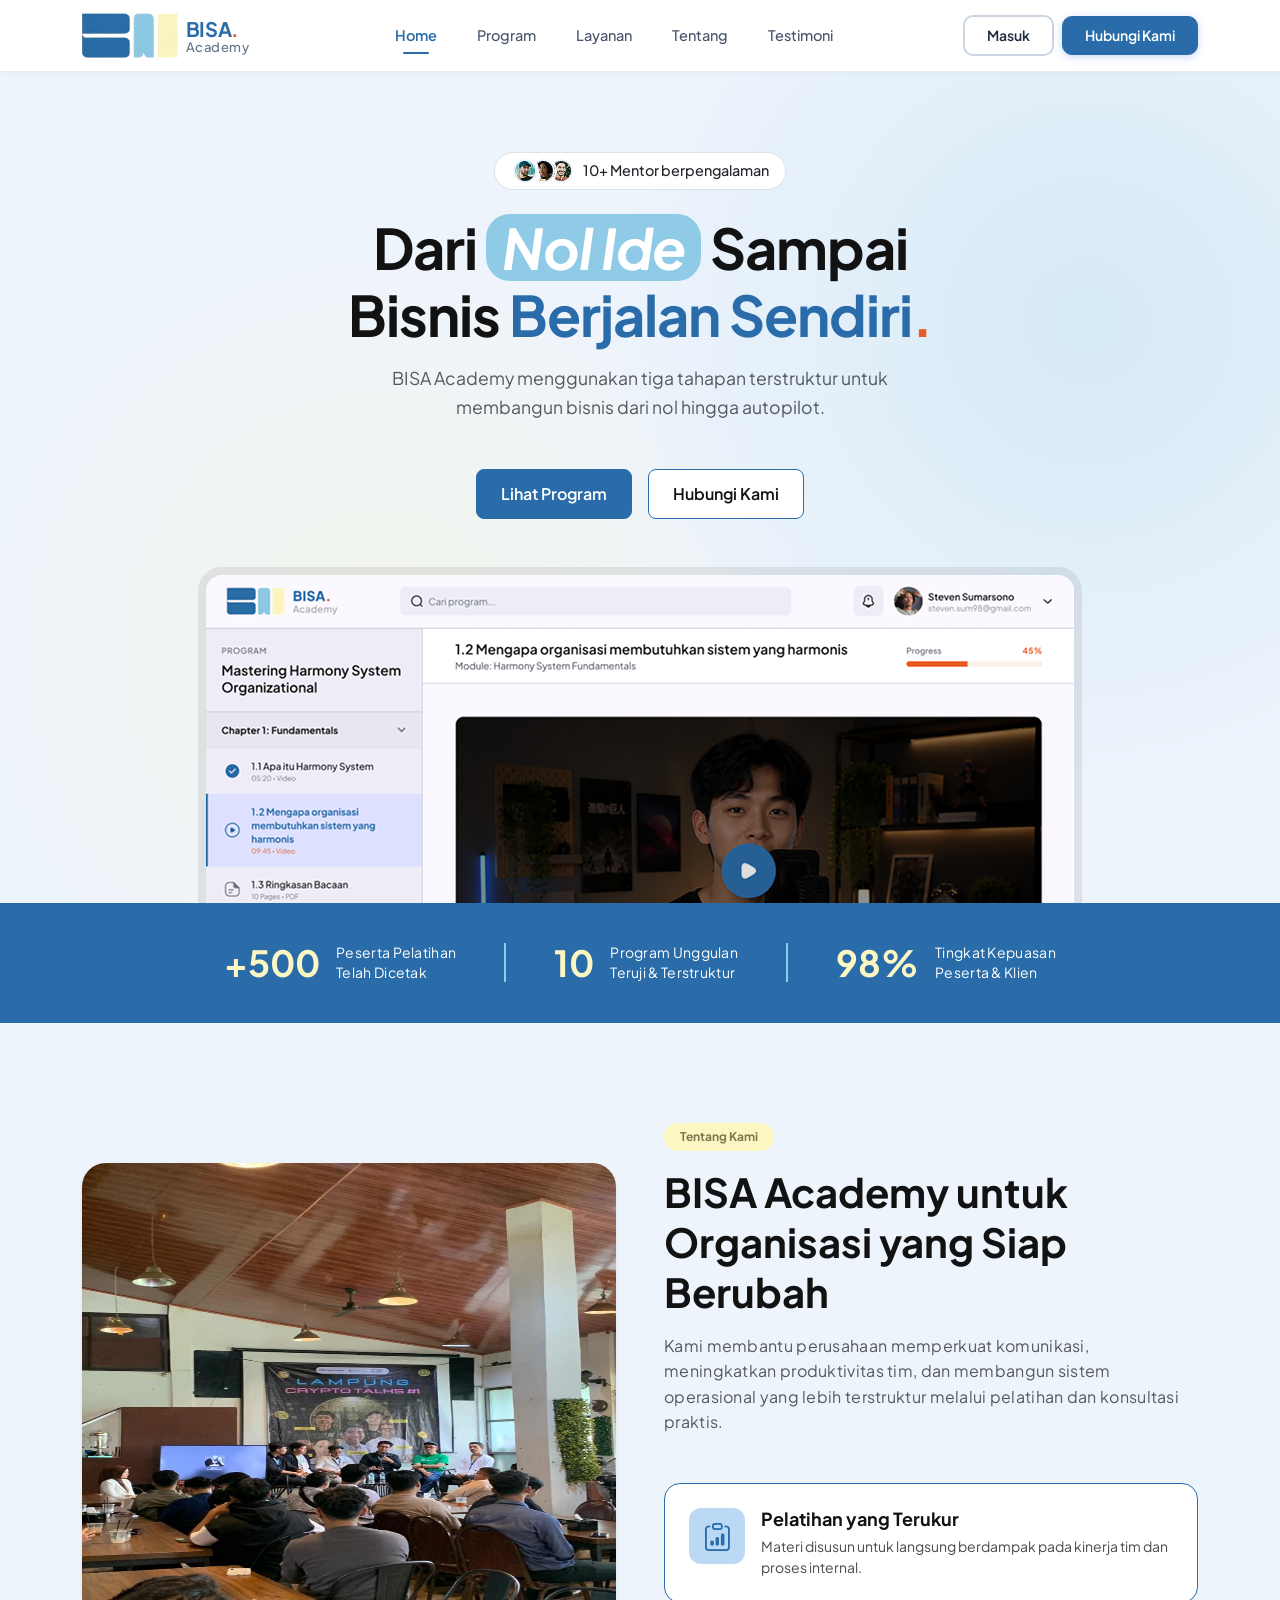
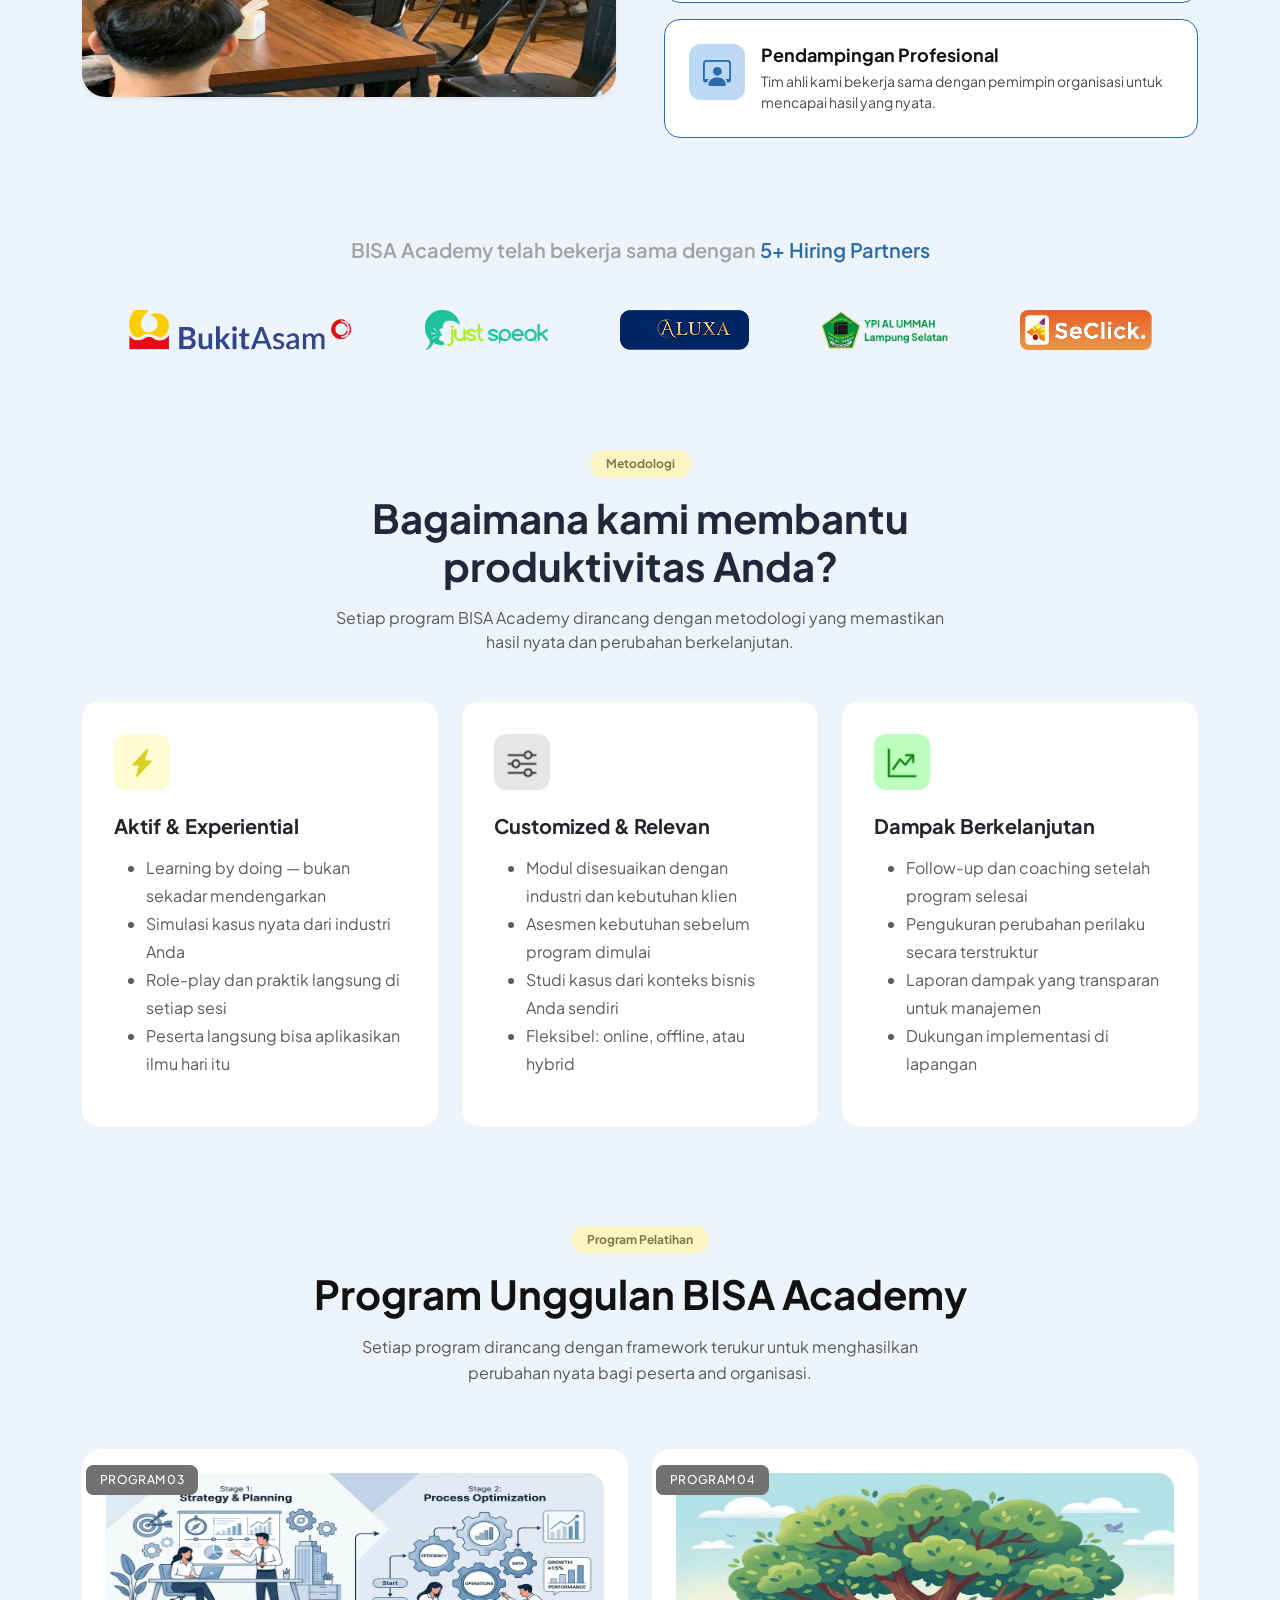
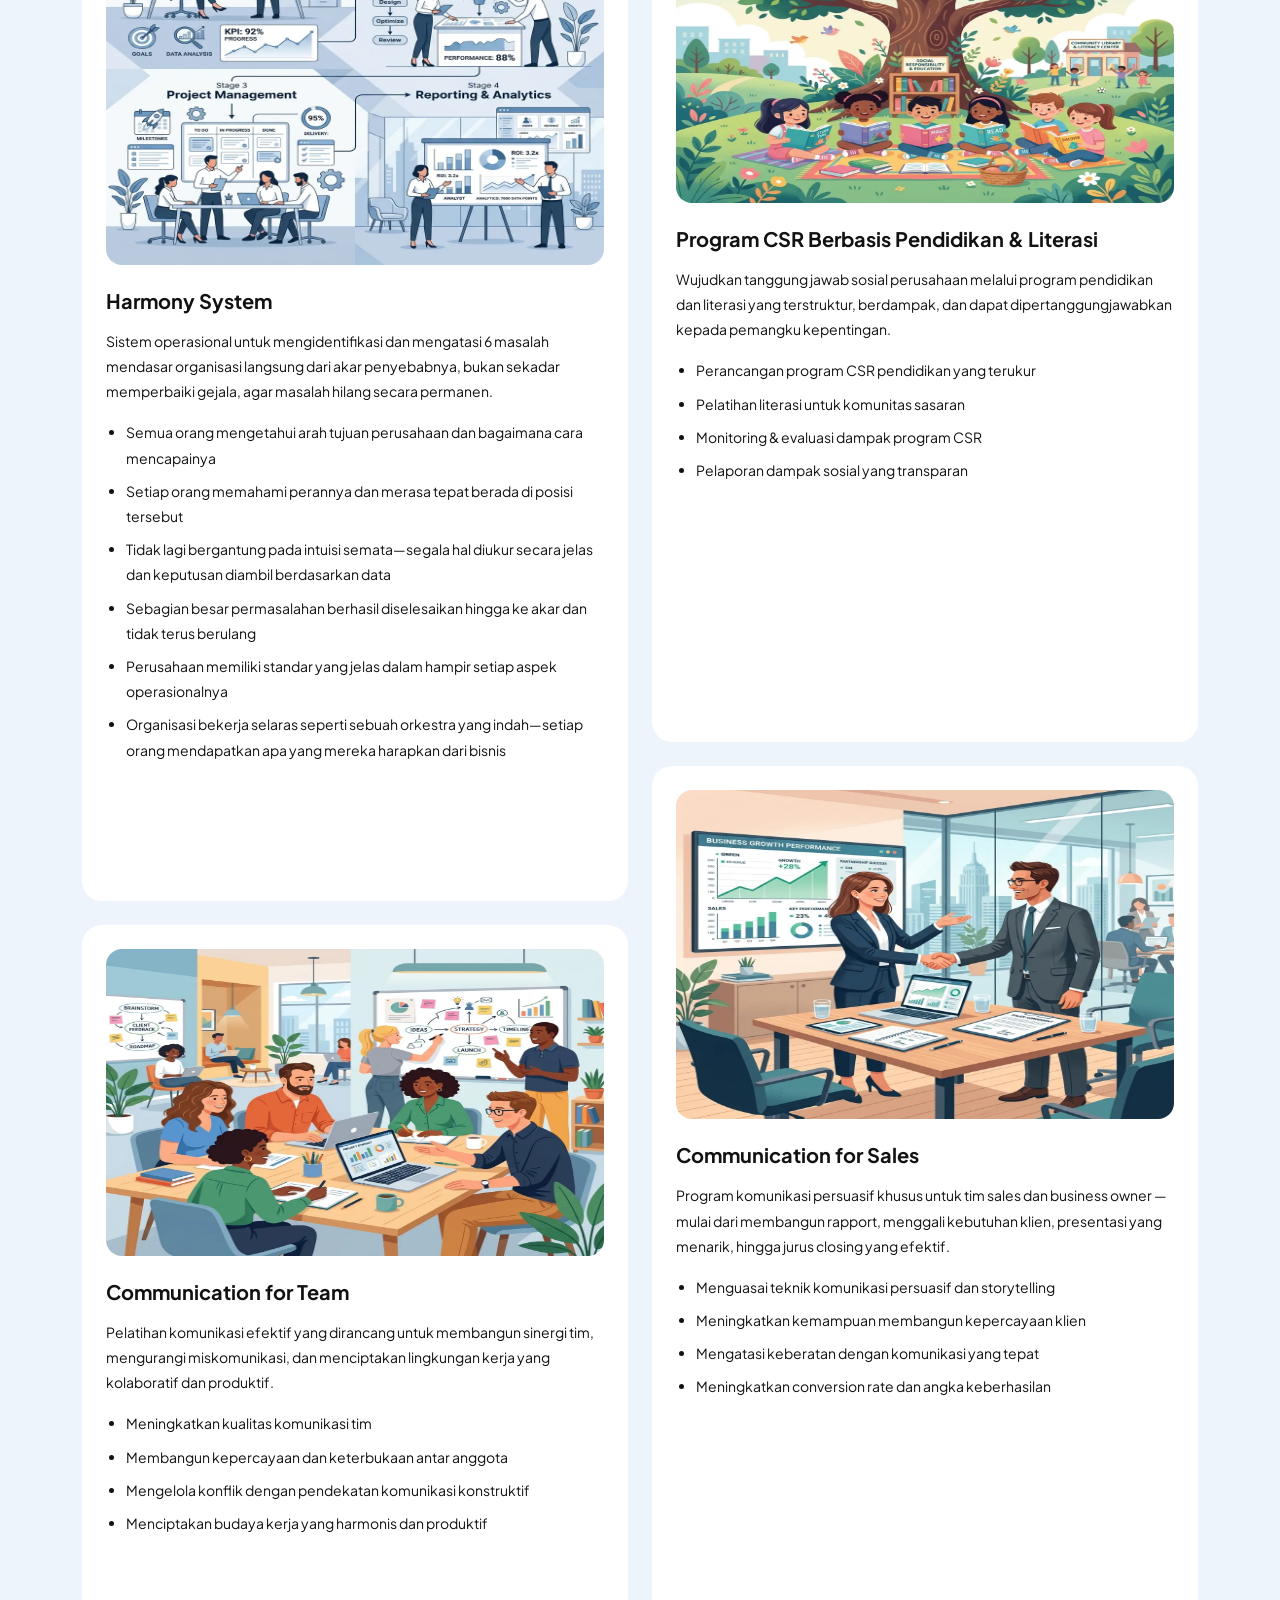
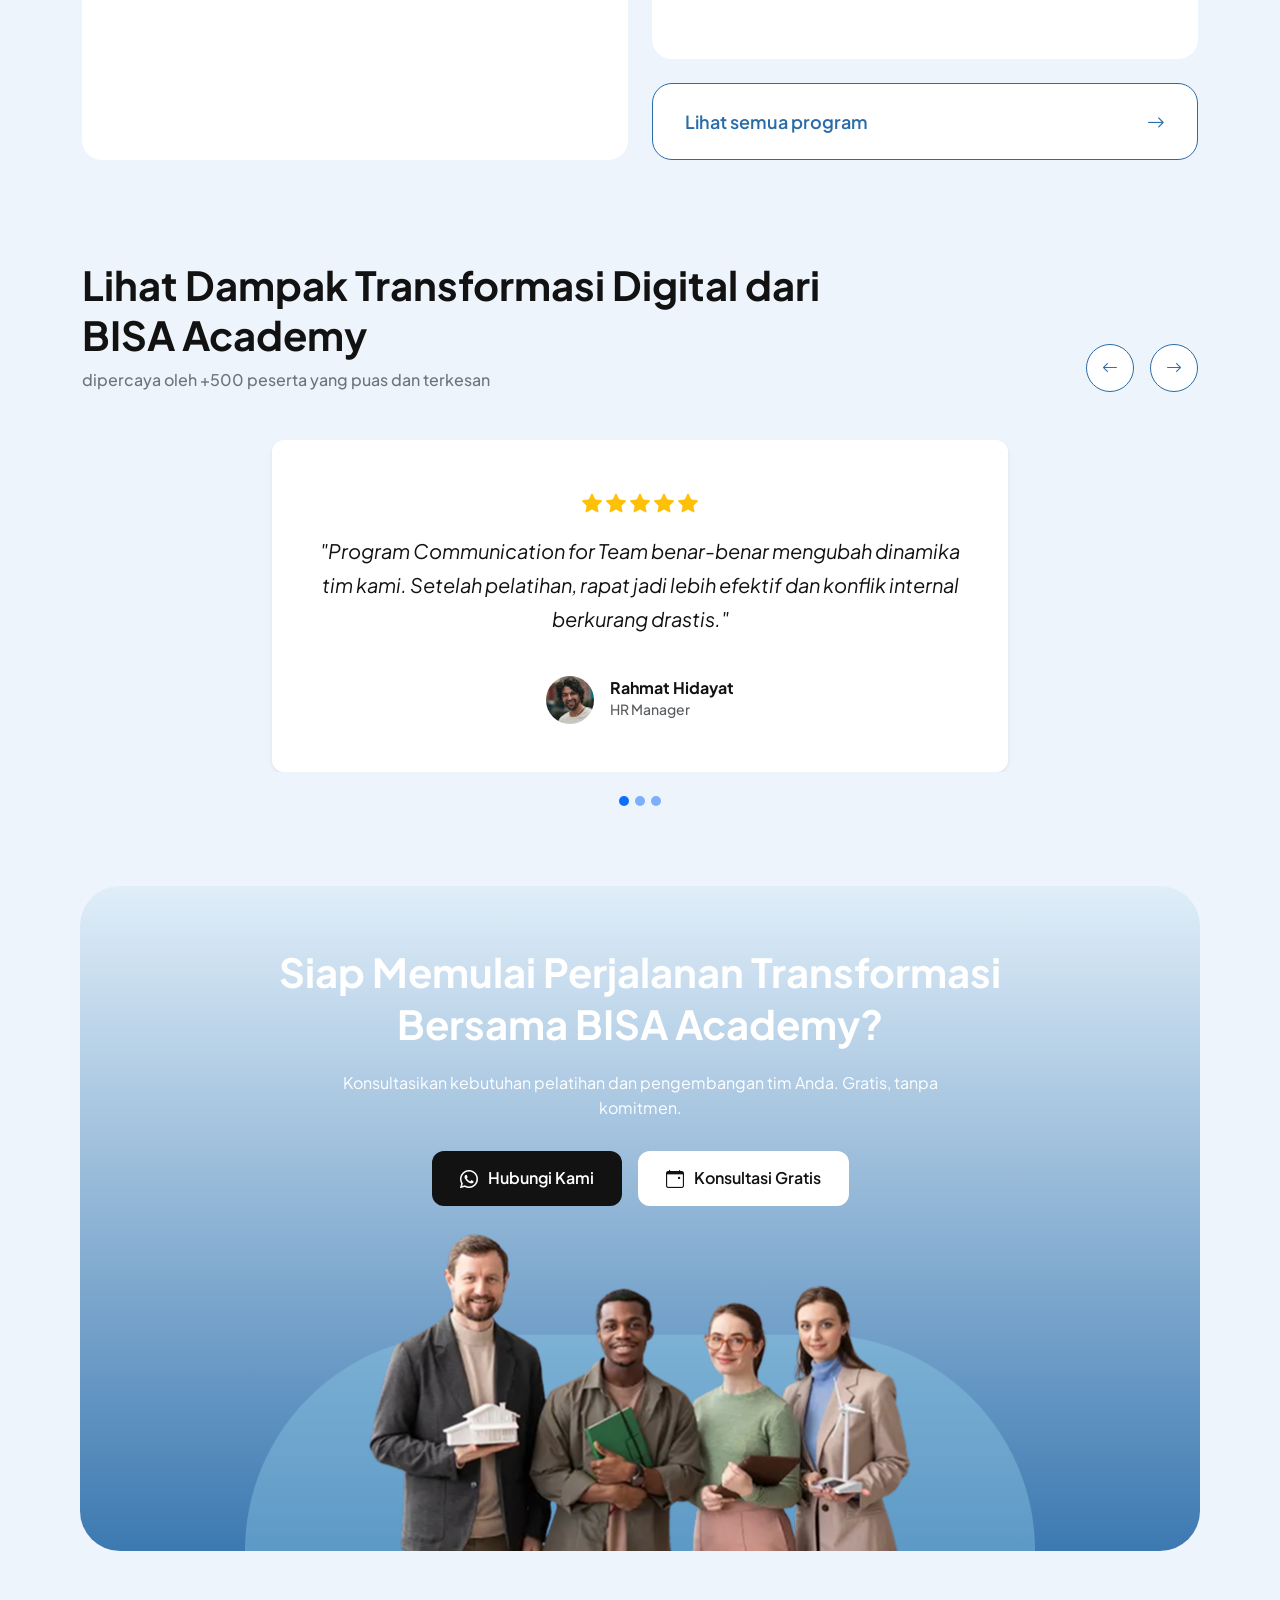
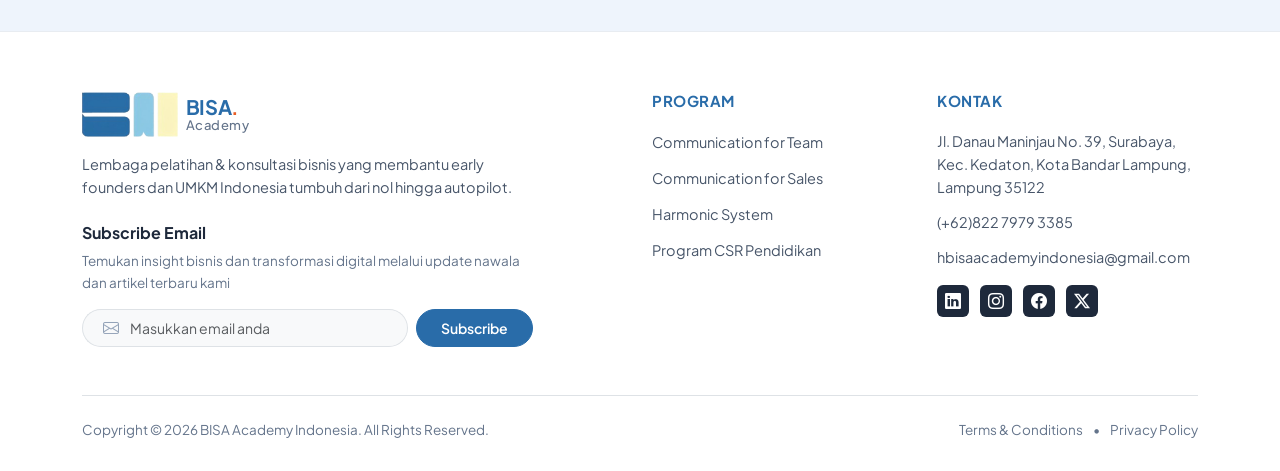
==== commit e2bef1a4: "penambahan carousel slide di home" ====
--- a/index.html
+++ b/index.html
@@ -1268,98 +1268,121 @@
                     </div>
                     
                     <div class="col-lg-3 col-md-4 d-flex justify-content-md-end mt-4 mt-md-0 gap-3">
-                        <button type="button" class="btn btn-outline-primary btn-nav rounded-circle d-flex align-items-center justify-content-center" aria-label="Sebelumnya">
+                        <button type="button" class="btn btn-outline-primary btn-nav rounded-circle d-flex align-items-center justify-content-center" aria-label="Sebelumnya" data-bs-target="#testimoniCarousel" data-bs-slide="prev">
                             <i class="bi bi-arrow-left"></i>
                         </button>
-                        <button type="button" class="btn btn-outline-primary btn-nav rounded-circle d-flex align-items-center justify-content-center" aria-label="Berikutnya">
+                        <button type="button" class="btn btn-outline-primary btn-nav rounded-circle d-flex align-items-center justify-content-center" aria-label="Berikutnya" data-bs-target="#testimoniCarousel" data-bs-slide="next">
                             <i class="bi bi-arrow-right"></i>
                         </button>
                     </div>
                 </div>
 
-                <!-- Testimoni - Cards -->
-                <div class="row g-4">
-                    <div class="col-md-4" data-aos="fade-up" data-aos-duration="800" data-aos-delay="100">
-                        <article class="card h-100 p-4 border-0 shadow-sm testimoni-card">
-                            <div class="d-flex gap-1 mb-3">
-                                <i class="bi bi-star-fill text-warning"></i>
-                                <i class="bi bi-star-fill text-warning"></i>
-                                <i class="bi bi-star-fill text-warning"></i>
-                                <i class="bi bi-star-fill text-warning"></i>
-                                <i class="bi bi-star-fill text-warning"></i>
-                            </div>
-                            
-                            <p class="mb-4 testimoni-text">
-                                "Program Communication for Team benar-benar mengubah dinamika tim kami. Setelah pelatihan, 
-                                rapat jadi lebih efektif dan konflik internal berkurang drastis."
-                            </p>
-                            
-                            <div class="d-flex align-items-center gap-3 mt-auto">
-                                <div class="avatar-box">
-                                    <img src="assets/landingPage/testimoni1.png" alt="Foto Rahmat Hidayat">
-                                </div>
-                                <div>
-                                    <h6 class="mb-0 fw-bold user-name">Rahmat Hidayat</h6>
-                                    <small class="user-role">HR Manager</small>
+                <!-- Testimoni - Carousel -->
+                <div id="testimoniCarousel" class="carousel slide mt-4" data-bs-ride="carousel" data-bs-interval="5000" data-aos="fade-up" data-aos-duration="1000">
+                    <div class="carousel-inner">
+                        <!-- Slide 1 -->
+                        <div class="carousel-item active">
+                            <div class="row justify-content-center">
+                                <div class="col-lg-8 col-md-10">
+                                    <article class="card p-4 p-md-5 border-0 shadow-sm testimoni-card text-center">
+                                        <div class="d-flex justify-content-center gap-1 mb-3">
+                                            <i class="bi bi-star-fill text-warning fs-5"></i>
+                                            <i class="bi bi-star-fill text-warning fs-5"></i>
+                                            <i class="bi bi-star-fill text-warning fs-5"></i>
+                                            <i class="bi bi-star-fill text-warning fs-5"></i>
+                                            <i class="bi bi-star-fill text-warning fs-5"></i>
+                                        </div>
+                                        
+                                        <p class="mb-4 testimoni-text fs-5 fst-italic">
+                                            "Program Communication for Team benar-benar mengubah dinamika tim kami. Setelah pelatihan, 
+                                            rapat jadi lebih efektif dan konflik internal berkurang drastis."
+                                        </p>
+                                        
+                                        <div class="d-flex align-items-center justify-content-center gap-3 mt-3">
+                                            <div class="avatar-box rounded-circle overflow-hidden" style="width: 48px; height: 48px;">
+                                                <img src="assets/landingPage/testimoni1.png" alt="Foto Rahmat Hidayat" style="width: 100%; height: 100%; object-fit: cover;">
+                                            </div>
+                                            <div class="text-start">
+                                                <h6 class="mb-0 fw-bold user-name">Rahmat Hidayat</h6>
+                                                <small class="user-role text-muted">HR Manager</small>
+                                            </div>
+                                        </div>
+                                    </article>  
                                 </div>
                             </div>
-                        </article>
-                    </div>
-
-                    <div class="col-md-4" data-aos="fade-up" data-aos-duration="800" data-aos-delay="200">
-                        <article class="card h-100 p-4 border-0 shadow-sm testimoni-card">
-                            <div class="d-flex gap-1 mb-3">
-                                <i class="bi bi-star-fill text-warning"></i>
-                                <i class="bi bi-star-fill text-warning"></i>
-                                <i class="bi bi-star-fill text-warning"></i>
-                                <i class="bi bi-star-fill text-warning"></i>
-                                <i class="bi bi-star-fill text-warning"></i>
-                            </div>
-
-                            <p class="mb-4 testimoni-text">
-                                "Communication for Sales dari BISA Academy luar biasa! Tim sales kami naik konversinya 
-                                signifikan dalam 2 bulan setelah ikut program ini. Sangat rekomendasikan."
-                            </p>
-                            
-                            <div class="d-flex align-items-center gap-3 mt-auto">
-                                <div class="avatar-box">
-                                    <img src="assets/landingPage/testimoni2.png" alt="Foto Siti Aisyah">
-                                </div>
-                                <div>
-                                    <h6 class="mb-0 fw-bold user-name">Siti Aisyah</h6>
-                                    <small class="user-role">Sales Director</small>
+                        </div>
+
+                        <!-- Slide 2 -->
+                        <div class="carousel-item">
+                            <div class="row justify-content-center">
+                                <div class="col-lg-8 col-md-10">
+                                    <article class="card p-4 p-md-5 border-0 shadow-sm testimoni-card text-center">
+                                        <div class="d-flex justify-content-center gap-1 mb-3">
+                                            <i class="bi bi-star-fill text-warning fs-5"></i>
+                                            <i class="bi bi-star-fill text-warning fs-5"></i>
+                                            <i class="bi bi-star-fill text-warning fs-5"></i>
+                                            <i class="bi bi-star-fill text-warning fs-5"></i>
+                                            <i class="bi bi-star-fill text-warning fs-5"></i>
+                                        </div>
+                                        
+                                        <p class="mb-4 testimoni-text fs-5 fst-italic">
+                                            "Communication for Sales dari BISA Academy luar biasa! Tim sales kami naik konversinya 
+                                            signifikan dalam 2 bulan setelah ikut program ini. Sangat rekomendasikan."
+                                        </p>
+                                        
+                                        <div class="d-flex align-items-center justify-content-center gap-3 mt-3">
+                                            <div class="avatar-box rounded-circle overflow-hidden" style="width: 48px; height: 48px;">
+                                                <img src="assets/landingPage/testimoni2.png" alt="Foto Siti Aisyah" style="width: 100%; height: 100%; object-fit: cover;">
+                                            </div>
+                                            <div class="text-start">
+                                                <h6 class="mb-0 fw-bold user-name">Siti Aisyah</h6>
+                                                <small class="user-role text-muted">Sales Director</small>
+                                            </div>
+                                        </div>
+                                    </article>
                                 </div>
                             </div>
-                        </article>
-                    </div>
-
-                    <div class="col-md-4" data-aos="fade-up" data-aos-duration="800" data-aos-delay="300">
-                        <article class="card h-100 p-4 border-0 shadow-sm testimoni-card">
-                            <div class="d-flex gap-1 mb-3">
-                                <i class="bi bi-star-fill text-warning"></i>
-                                <i class="bi bi-star-fill text-warning"></i>
-                                <i class="bi bi-star-fill text-warning"></i>
-                                <i class="bi bi-star-fill text-warning"></i>
-                                <i class="bi bi-star-fill text-warning"></i>
-                            </div>
-
-                            <p class="mb-4 testimoni-text">
-                                "Harmonic System membantu kami membangun SOP yang jelas dan sistem kerja yang efisien. 
-                                Bisnis kami kini bisa berjalan lebih mandiri tanpa saya harus terlibat di semua hal."
-                            </p>
-                            
-                            <div class="d-flex align-items-center gap-3 mt-auto">
-                                <div class="avatar-box">
-                                    <img src="assets/landingPage/testimoni3.png" alt="Foto Budi Wibowo">
-                                </div>
-                                <div>
-                                    <h6 class="mb-0 fw-bold user-name">Budi Wibowo</h6>
-                                    <small class="user-role">CEO</small>
+                        </div>
+
+                        <!-- Slide 3 -->
+                        <div class="carousel-item">
+                            <div class="row justify-content-center">
+                                <div class="col-lg-8 col-md-10">
+                                    <article class="card p-4 p-md-5 border-0 shadow-sm testimoni-card text-center">
+                                        <div class="d-flex justify-content-center gap-1 mb-3">
+                                            <i class="bi bi-star-fill text-warning fs-5"></i>
+                                            <i class="bi bi-star-fill text-warning fs-5"></i>
+                                            <i class="bi bi-star-fill text-warning fs-5"></i>
+                                            <i class="bi bi-star-fill text-warning fs-5"></i>
+                                            <i class="bi bi-star-fill text-warning fs-5"></i>
+                                        </div>
+                                        
+                                        <p class="mb-4 testimoni-text fs-5 fst-italic">
+                                            "Harmonic System membantu kami membangun SOP yang jelas dan sistem kerja yang efisien. 
+                                            Bisnis kami kini bisa berjalan lebih mandiri tanpa saya harus terlibat di semua hal."
+                                        </p>
+                                        
+                                        <div class="d-flex align-items-center justify-content-center gap-3 mt-3">
+                                            <div class="avatar-box rounded-circle overflow-hidden" style="width: 48px; height: 48px;">
+                                                <img src="assets/landingPage/testimoni3.png" alt="Foto Budi Wibowo" style="width: 100%; height: 100%; object-fit: cover;">
+                                            </div>
+                                            <div class="text-start">
+                                                <h6 class="mb-0 fw-bold user-name">Budi Wibowo</h6>
+                                                <small class="user-role text-muted">CEO</small>
+                                            </div>
+                                        </div>
+                                    </article>
                                 </div>
                             </div>
-                        </article>
-                    </div>
-                </div>
+                        </div>
+                    </div>
+
+                    <!-- Carousel Indicators -->
+                    <div class="carousel-indicators" style="position: relative; margin-top: 24px; bottom: 0;">
+                        <button type="button" data-bs-target="#testimoniCarousel" data-bs-slide-to="0" class="active bg-primary" aria-current="true" aria-label="Slide 1" style="width: 10px; height: 10px; border-radius: 50%; border: none;"></button>
+                        <button type="button" data-bs-target="#testimoniCarousel" data-bs-slide-to="1" class="bg-primary" aria-label="Slide 2" style="width: 10px; height: 10px; border-radius: 50%; border: none;"></button>
+                        <button type="button" data-bs-target="#testimoniCarousel" data-bs-slide-to="2" class="bg-primary" aria-label="Slide 3" style="width: 10px; height: 10px; border-radius: 50%; border: none;"></button>
+                    </div>
 
             </div>
         </section>
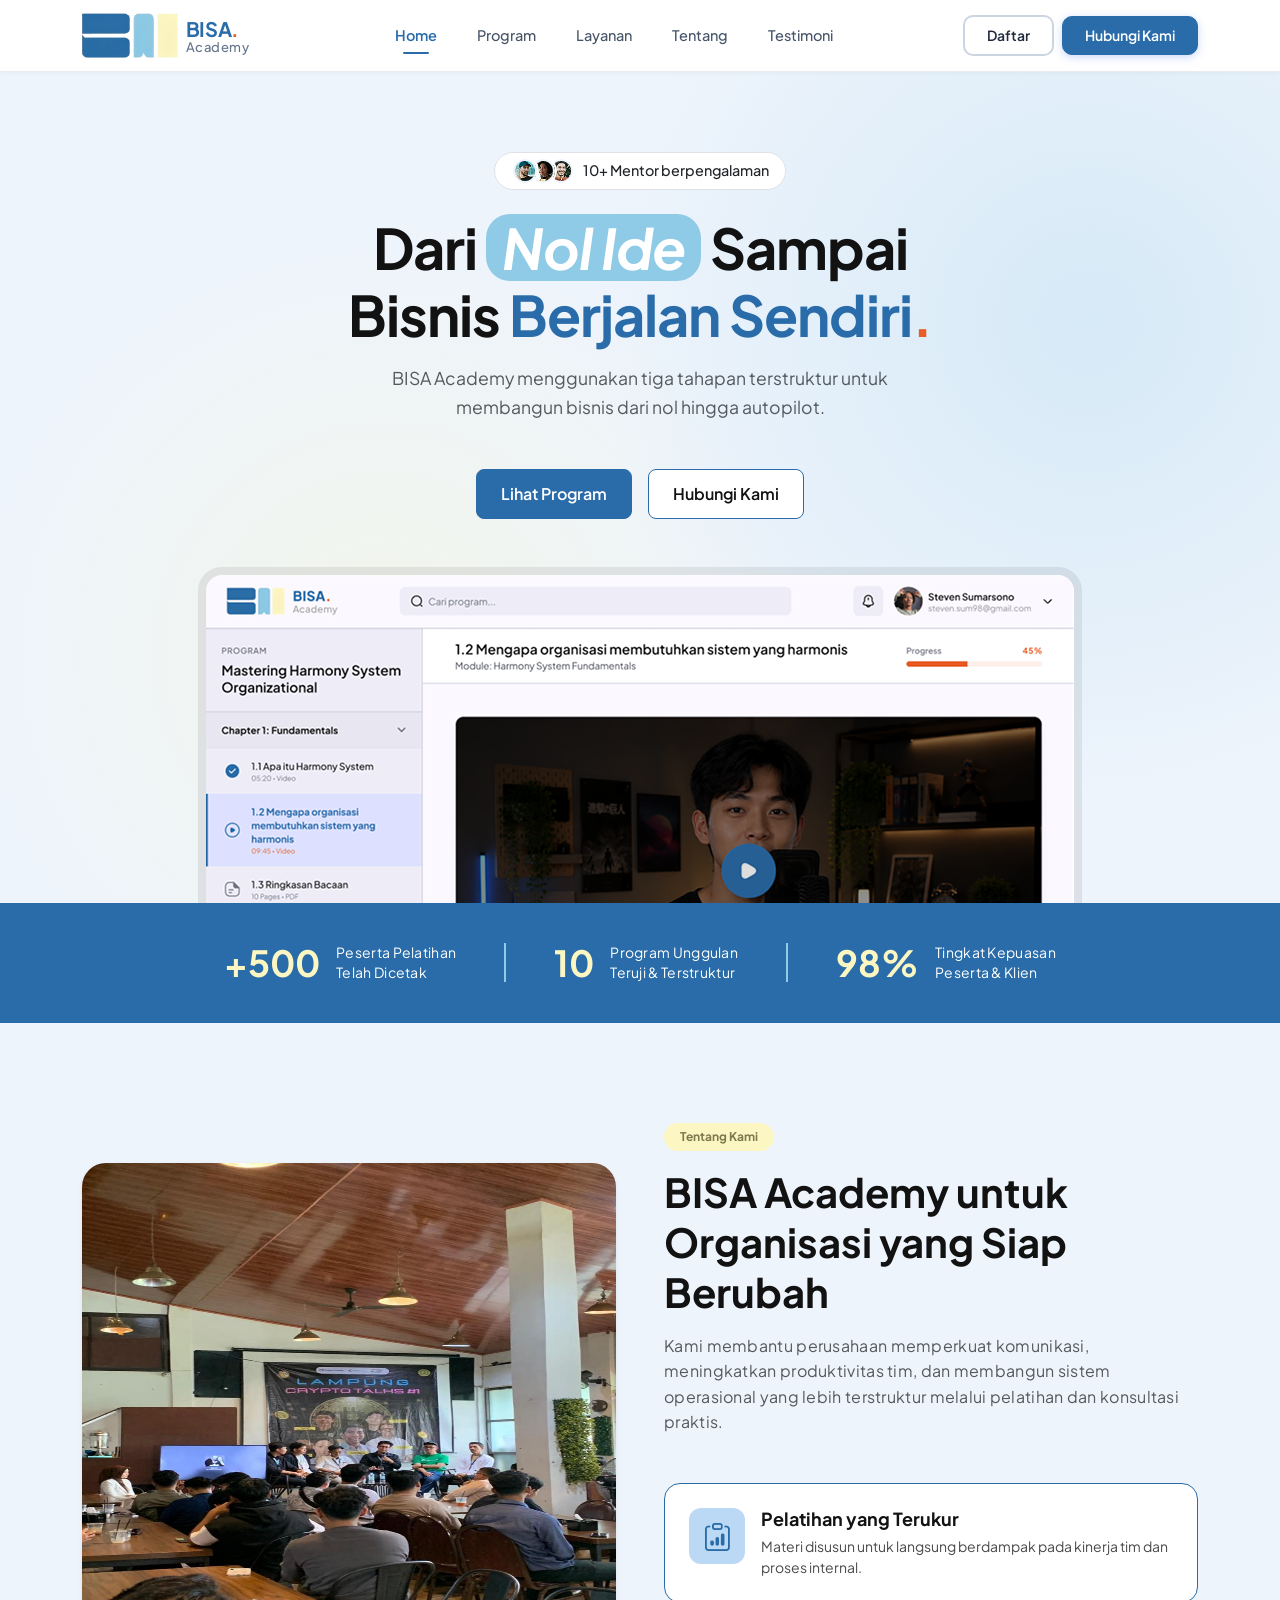
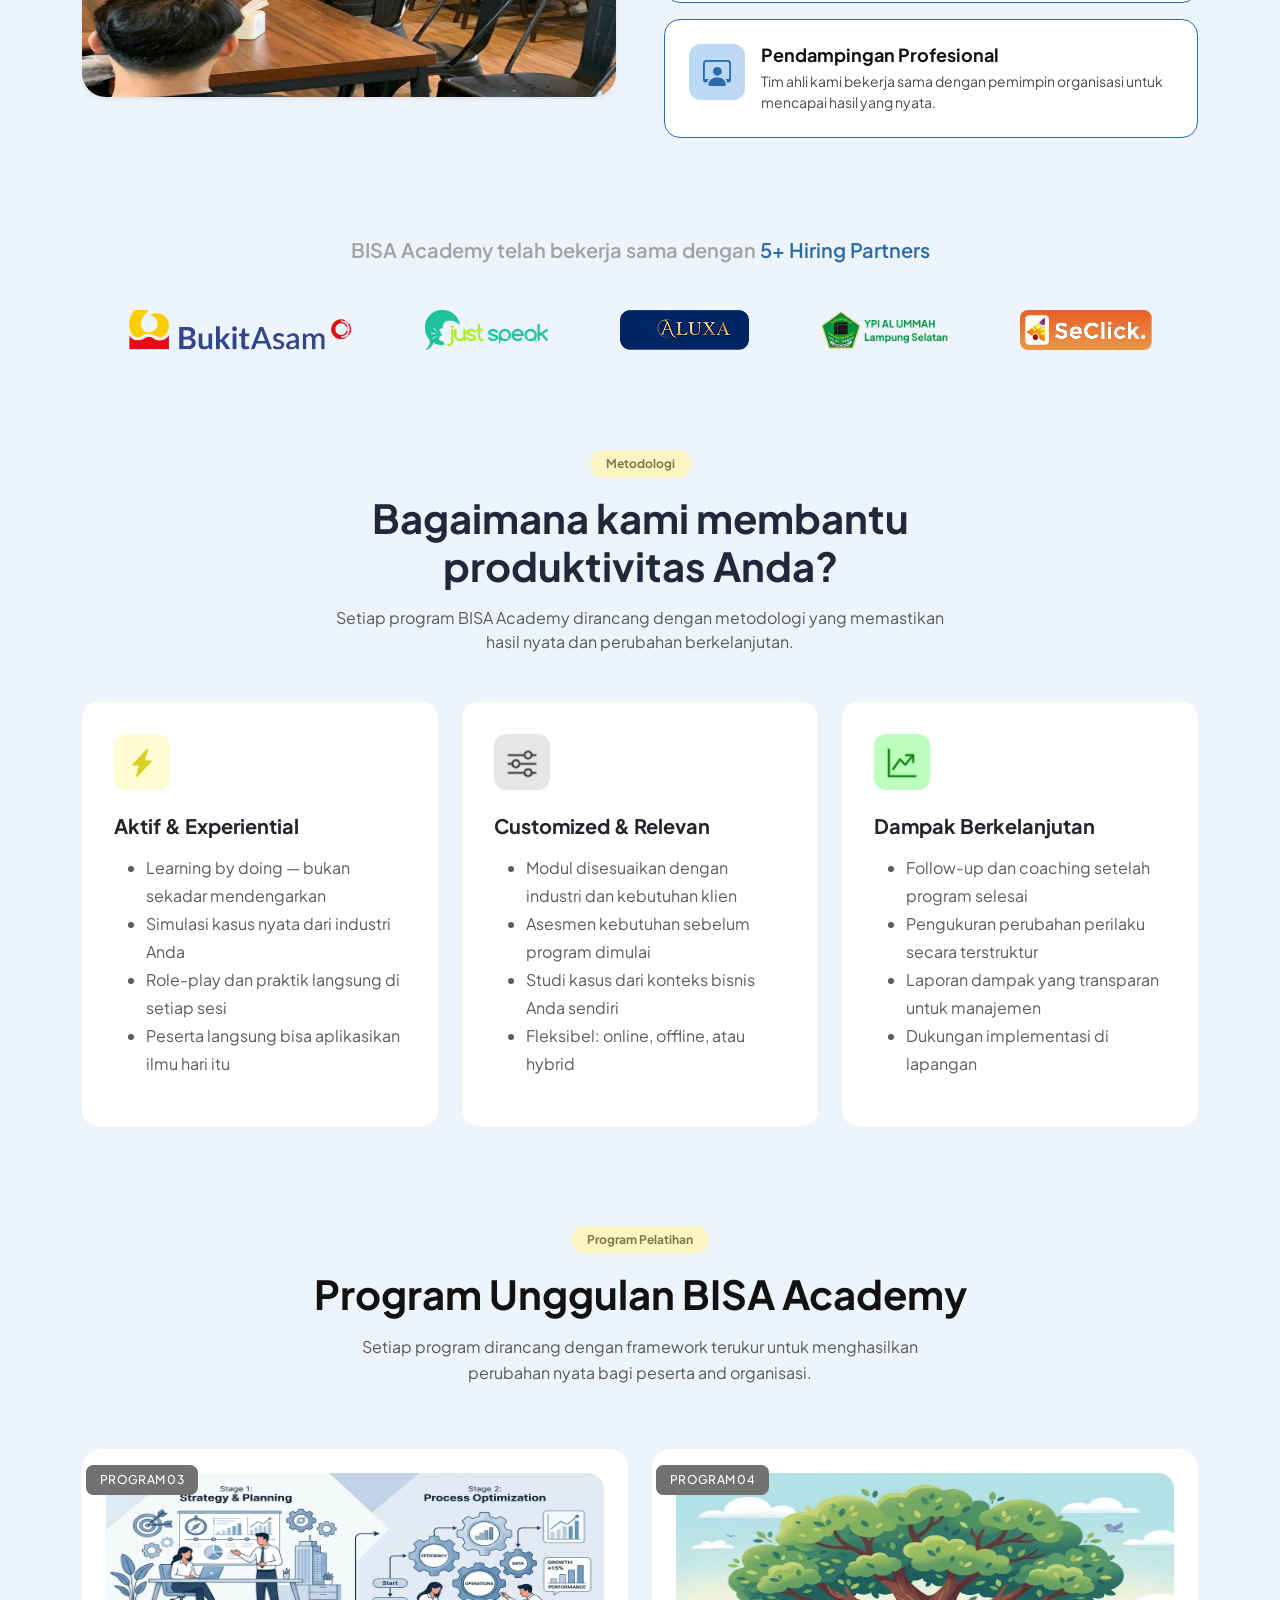
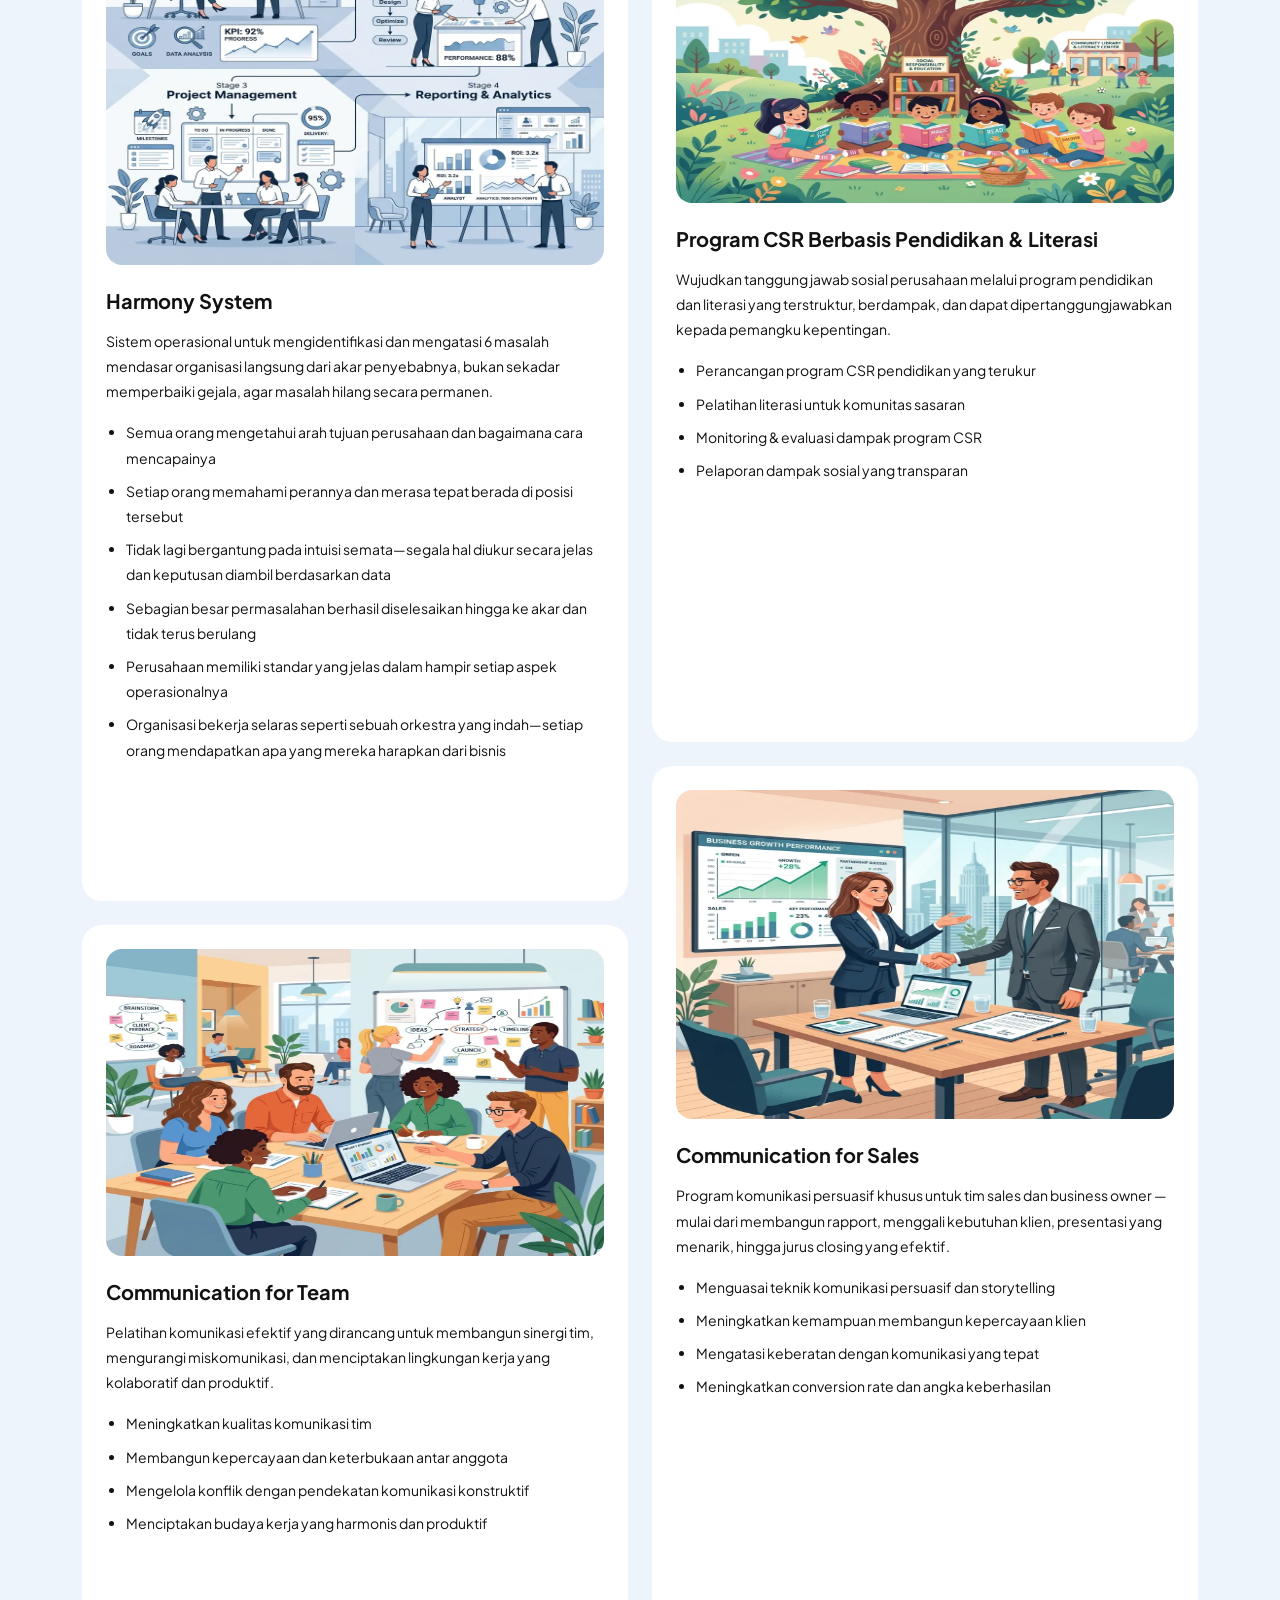
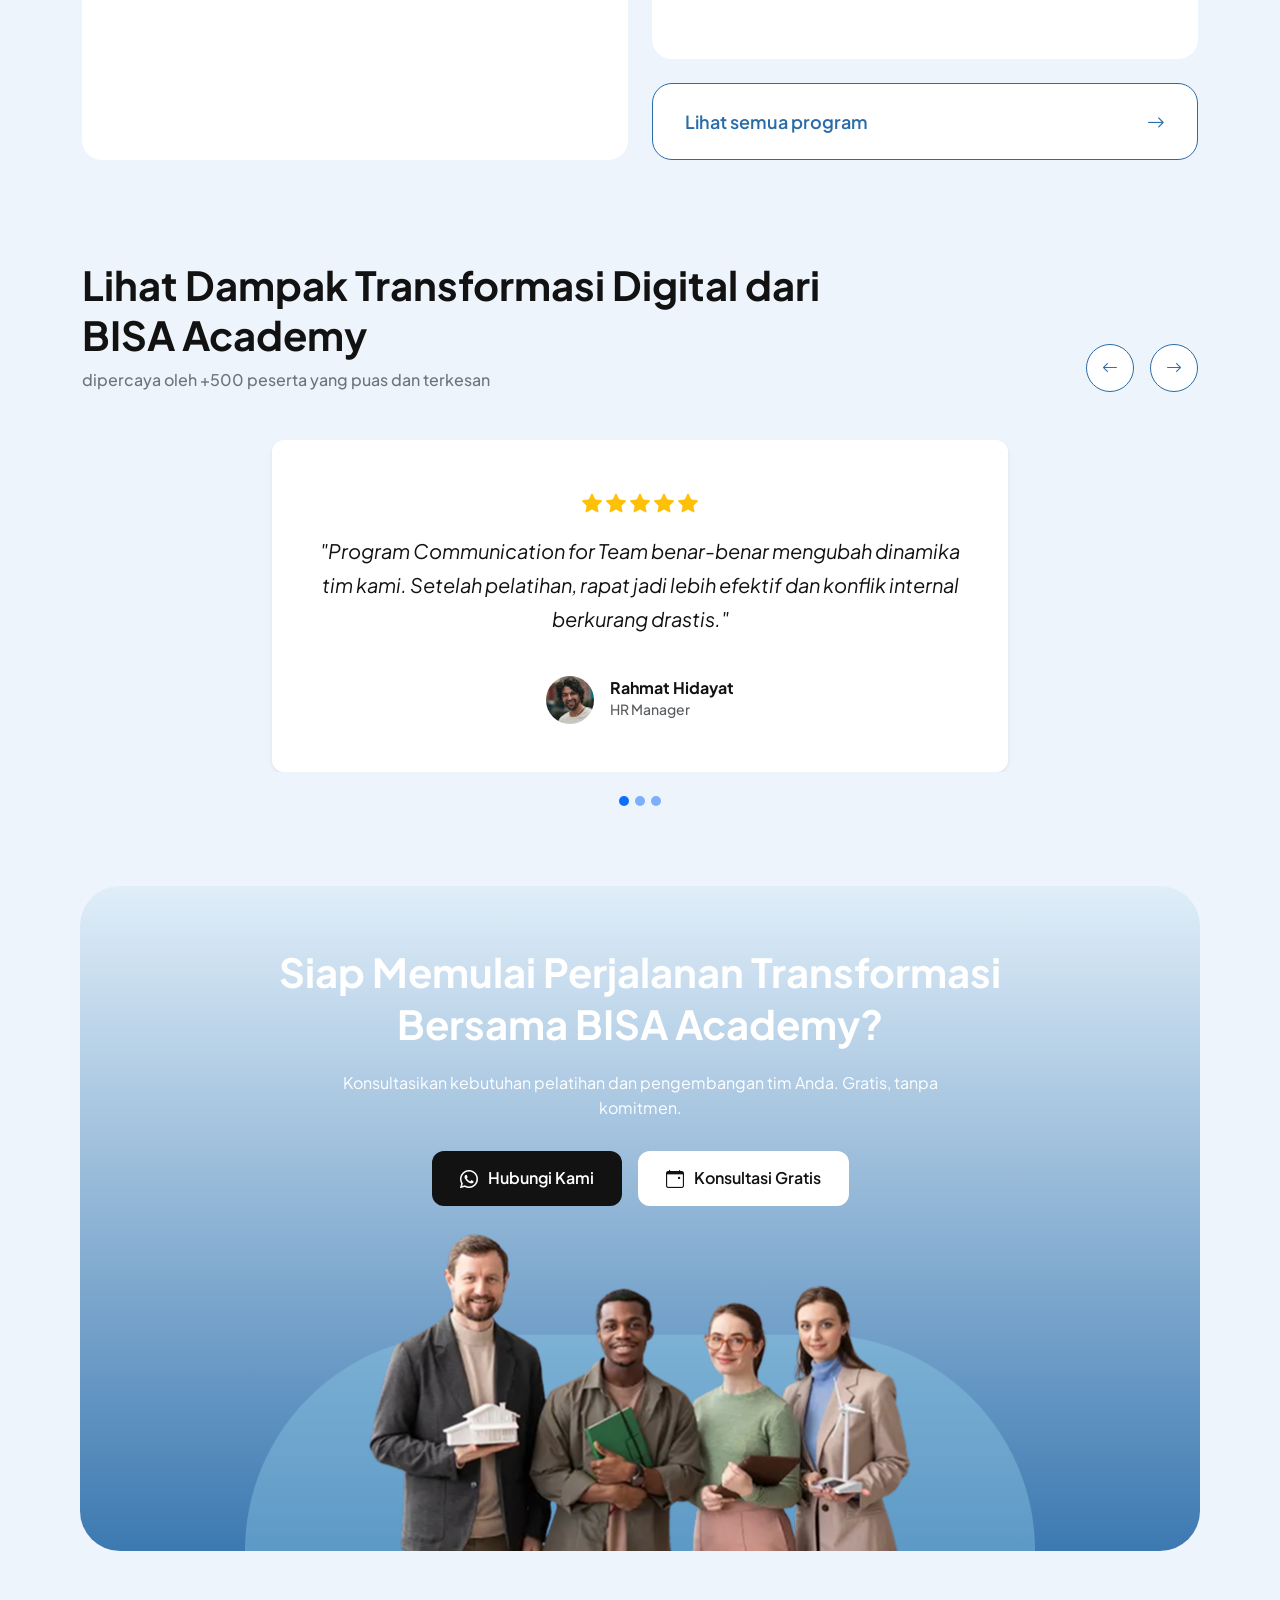
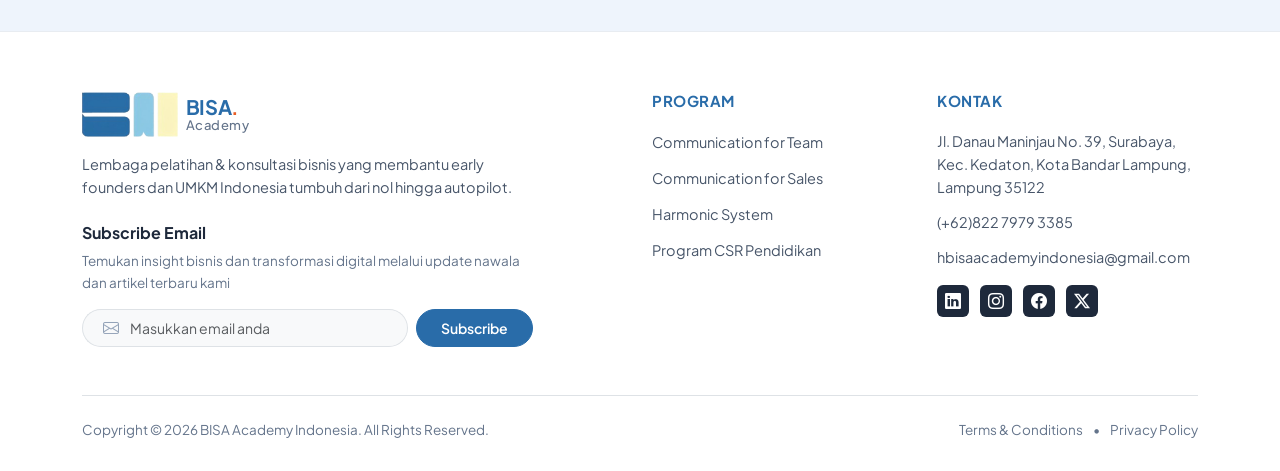
==== commit aa8c7456: "penambahan login dan register" ====
--- a/index.html
+++ b/index.html
@@ -945,12 +945,12 @@
             <a class="nav-link" href="tentang.html" id="nav-tentang">Tentang</a>
           </li>
           <li class="nav-item">
-            <a class="nav-link" href="#testimoni" id="nav-testimoni">Testimoni</a>
+            <a class="nav-link" href="index.html#testimoni" id="nav-testimoni">Testimoni</a>
           </li>
         </ul>
 
         <div class="d-flex align-items-center gap-2 navbar-actions">
-          <a href="#masuk" class="btn btn-outline-secondary btn-masuk" id="btn-signup">Masuk</a>
+          <a href="register.html" class="btn btn-outline-secondary btn-masuk" id="btn-signup">Daftar</a>
           <a href="#hubungi-kami-title" class="btn btn-primary btn-hubungi" id="btn-hubungi">Hubungi Kami</a>
         </div>
 
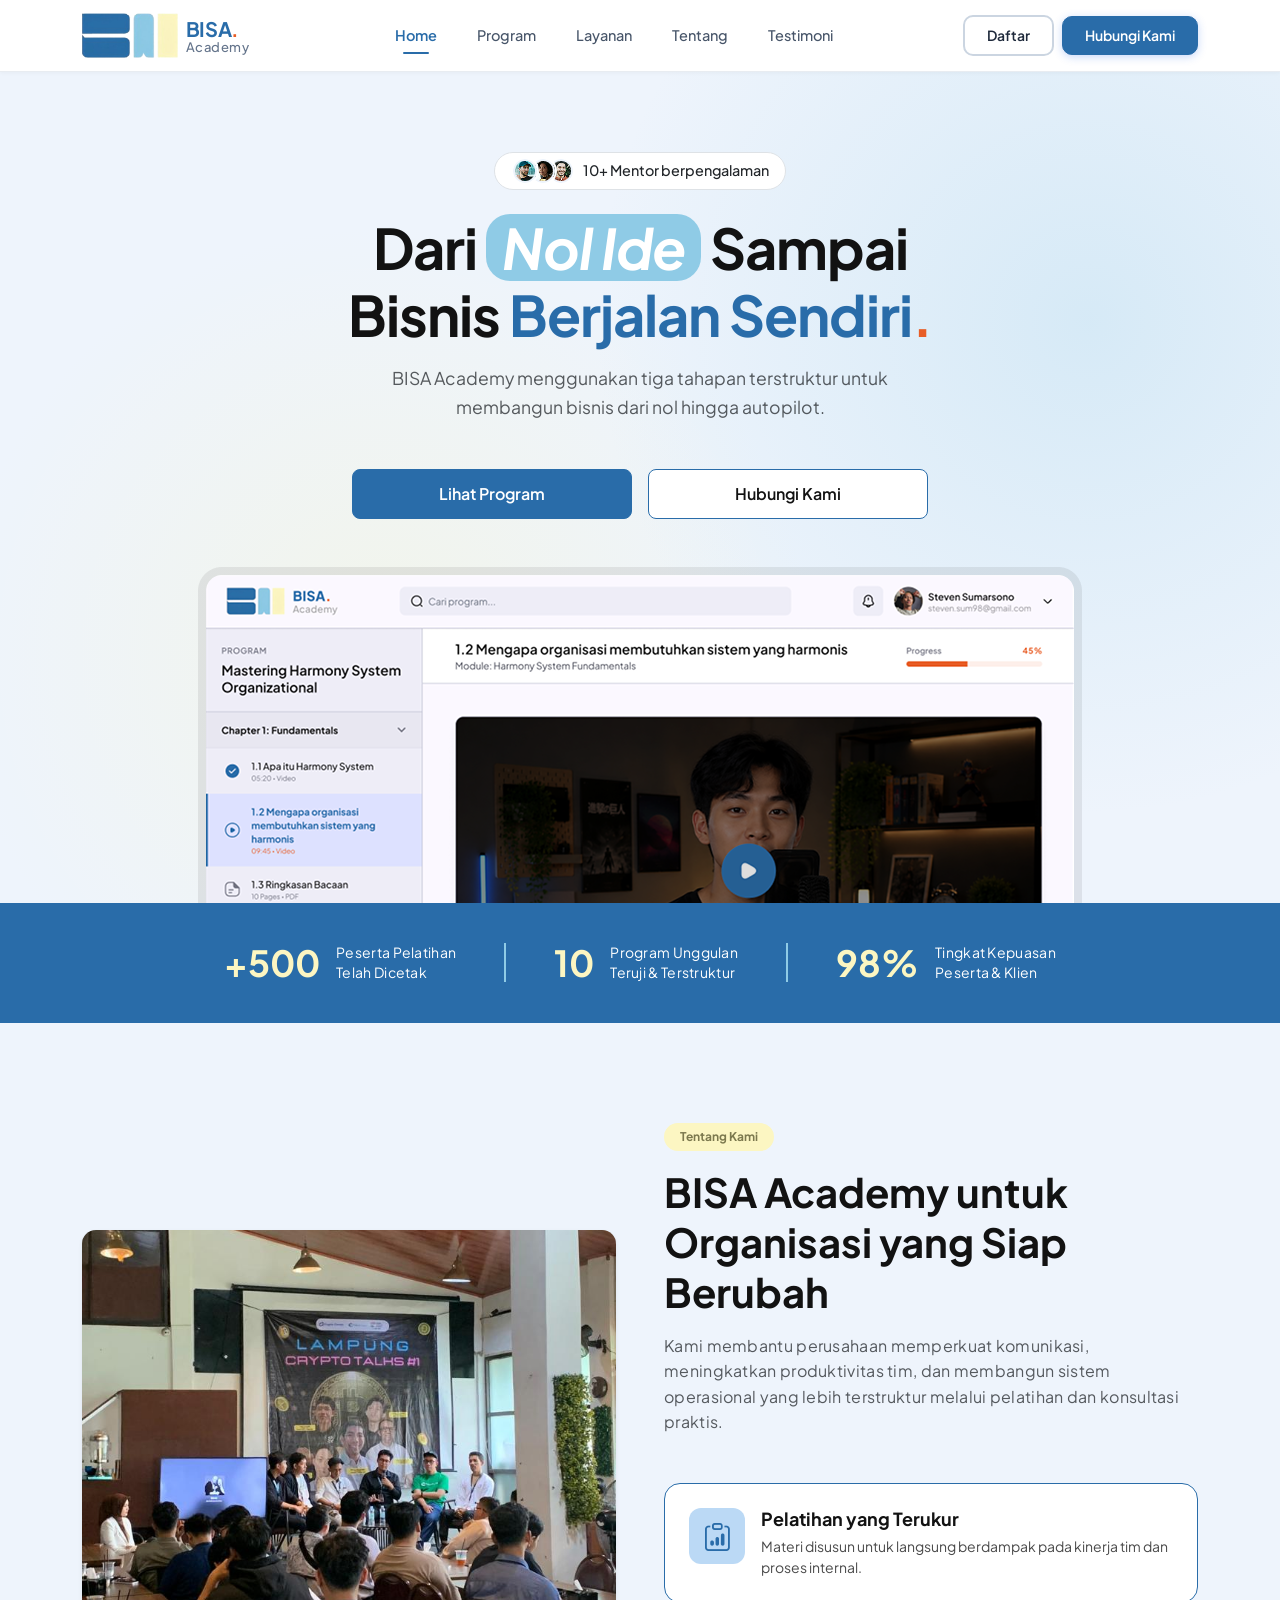
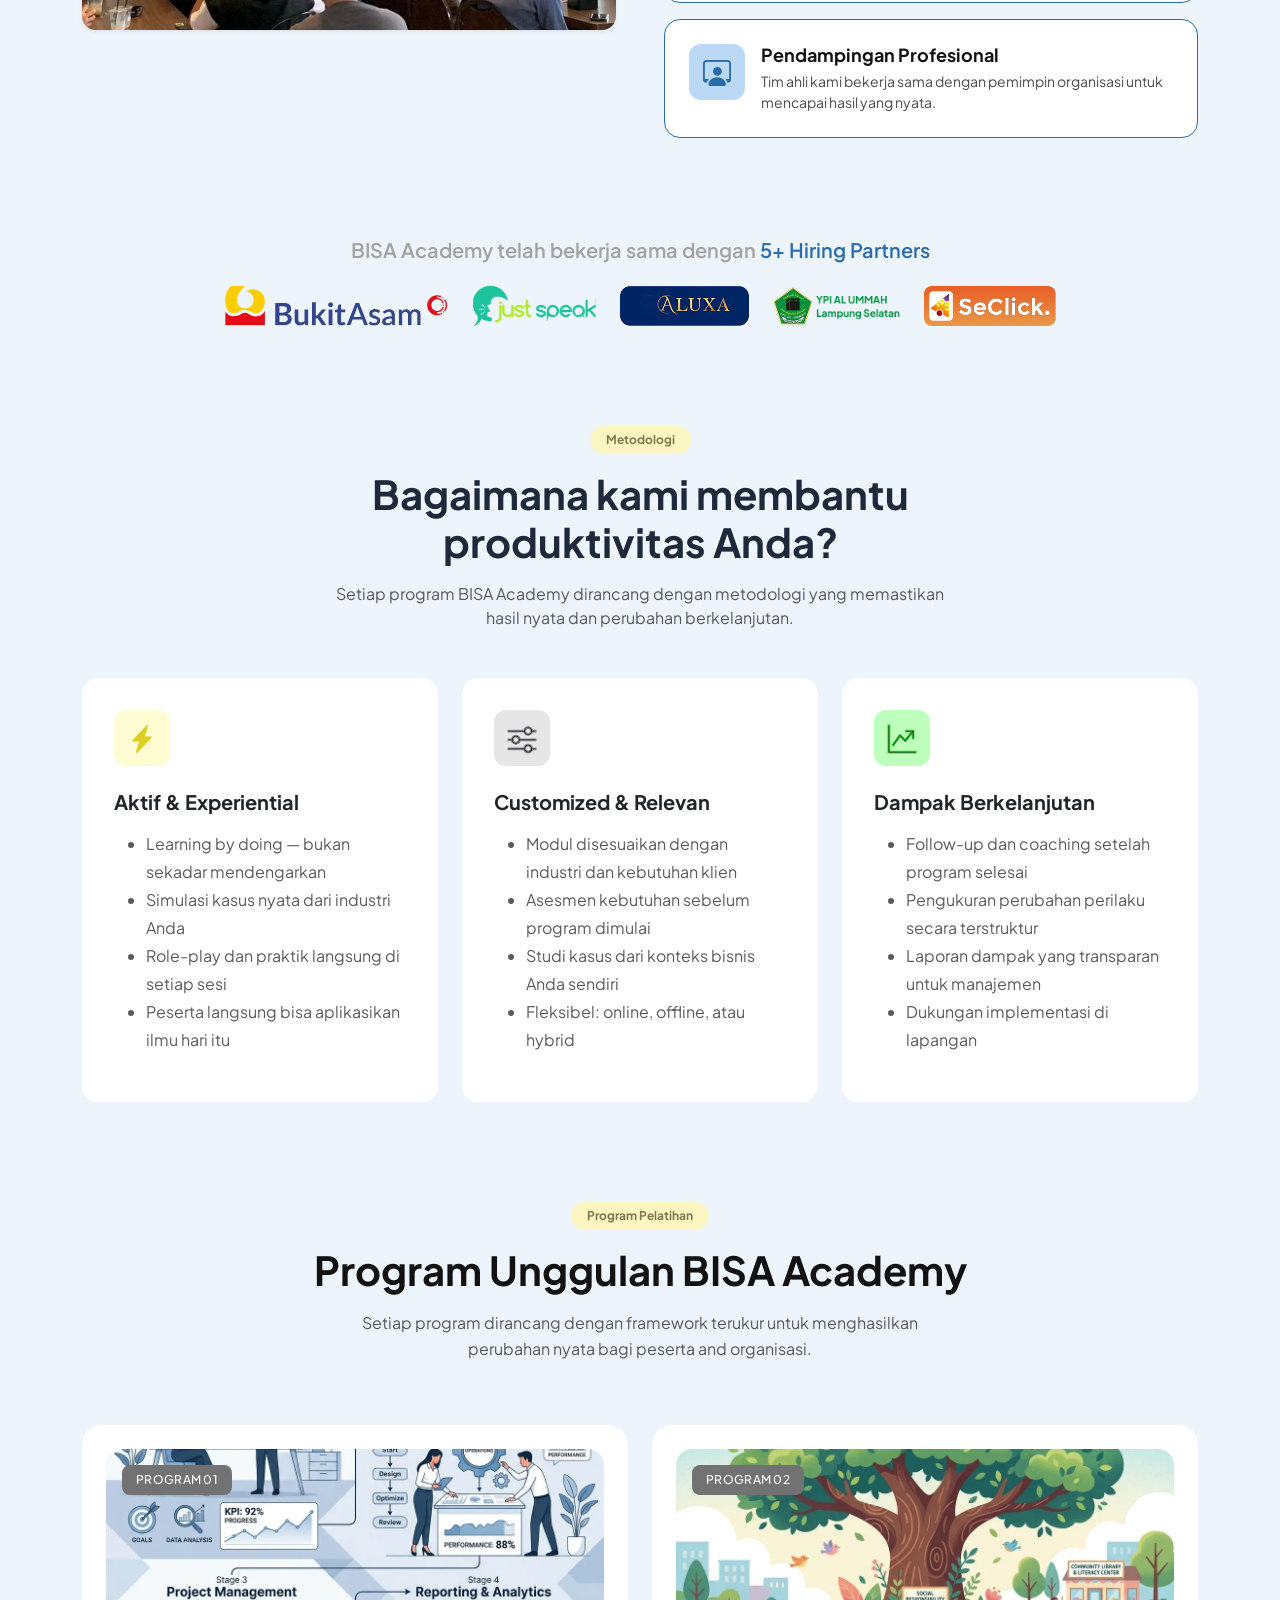
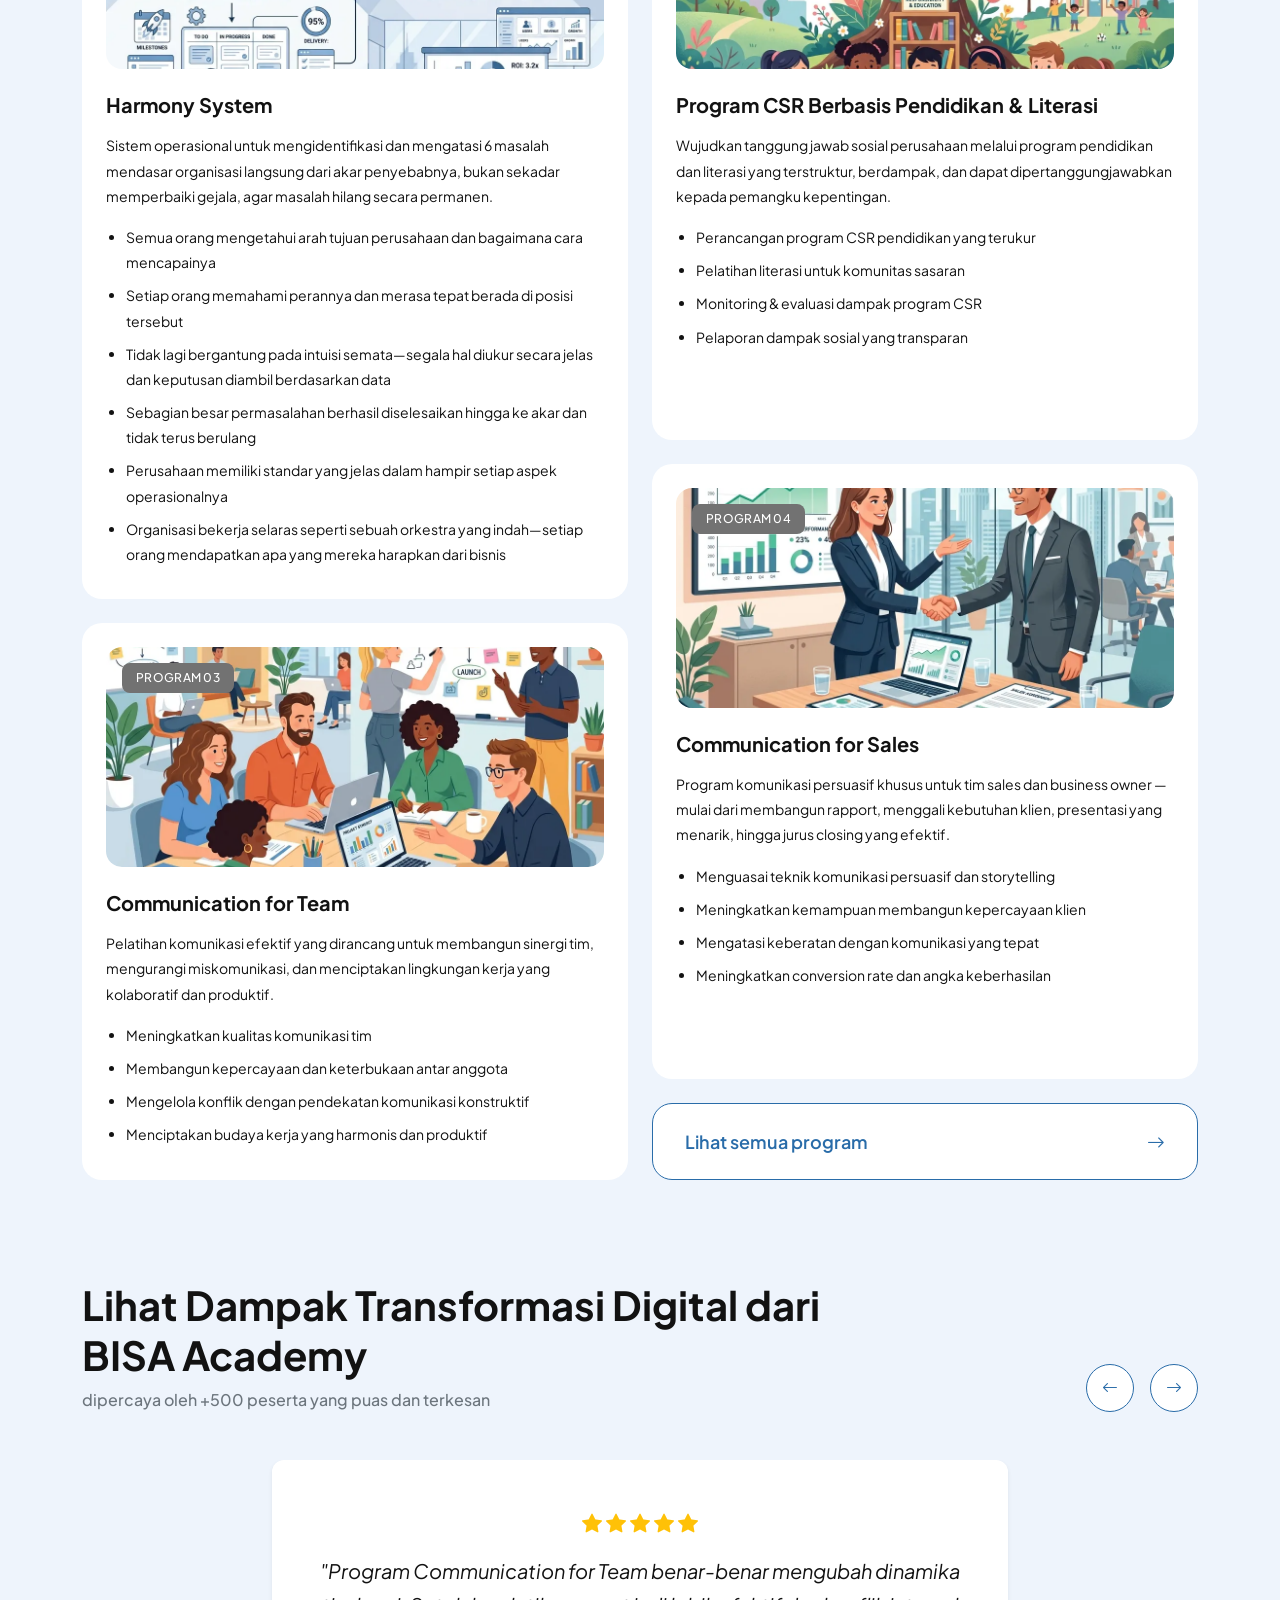
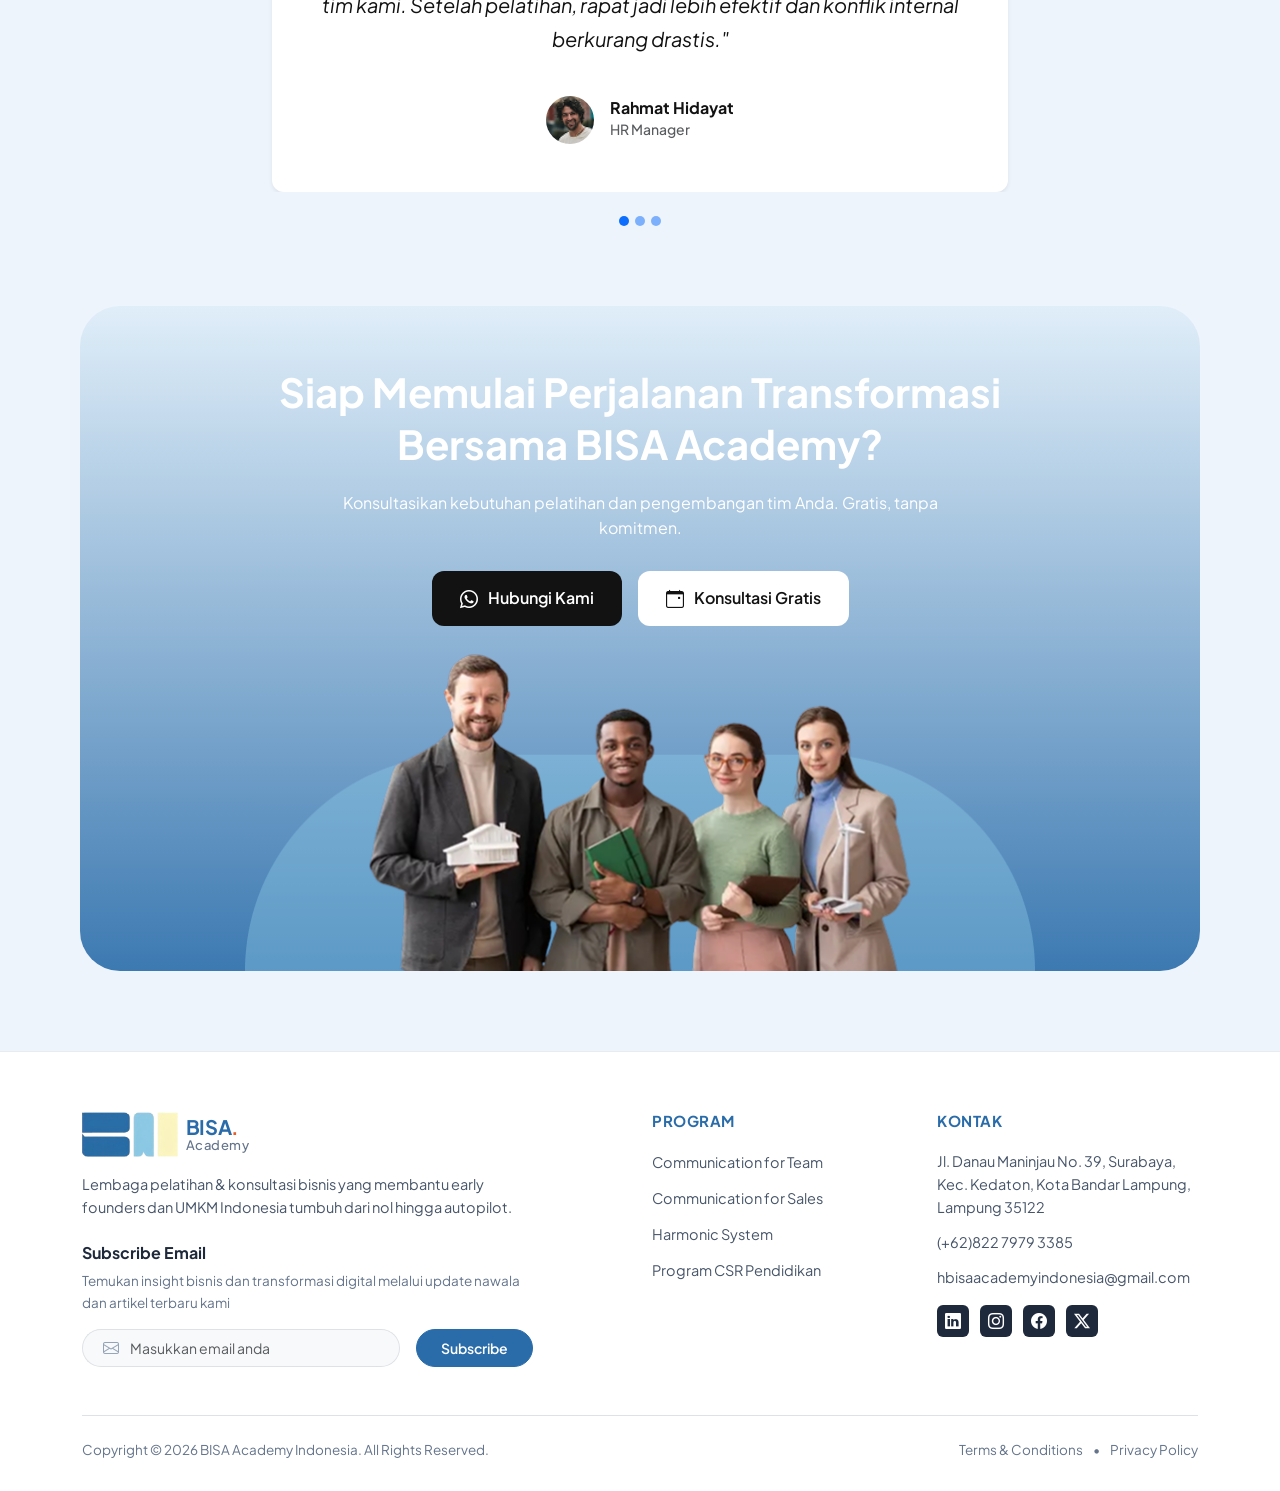
==== commit 016290f6: "penambahan tampilan responsif untuk login dan register" ====
--- a/index.html
+++ b/index.html
@@ -13,10 +13,11 @@
     <link href="https://unpkg.com/aos@2.3.1/dist/aos.css" rel="stylesheet">
     <link rel="stylesheet" href="style.css">
     <style>
-        body {
+        html, body {
             font-family: "Plus Jakarta Sans", sans-serif;
             background: #eef4fc;
             color: #1e293b;
+            overflow-x: hidden;
         }
 
         a {
@@ -367,9 +368,10 @@
 
         .img-tentang-kami {
             width: 100%;
+            height: 400px;
+            object-fit: cover;
             background-color: #d9d9d9;
-            aspect-ratio: 1 / 1;
-            border-radius: 24px;
+            border-radius: 14px;
         }
 
         .feature-card {
@@ -515,13 +517,12 @@
             height: 100%;
         }
 
-        .program-card-img { /* Placeholder Gambar Abu-abu */
+        .program-card-img {
             background-color: #d9d9d9;
             border-radius: 16px;
-            height: 39%;
+            height: 220px;
             width: 100%;
-            position: relative;
-            margin-bottom: 24px;
+            object-fit: cover;
         }
 
         .program-badge {
@@ -772,6 +773,14 @@
         }
 
         @media (max-width: 575.98px) {
+            .hero-title {
+                font-size: 28px !important;
+            }
+
+            .hero-subtitle {
+                font-size: 14px !important;
+            }
+
             .cta-section {
                 padding: 35px 20px 0 20px;
                 border-radius: 25px;
@@ -976,7 +985,7 @@
                 </div>
 
                 <h1 class="display-4 fw-bold mb-3 hero-title" data-aos="fade-up" data-aos-duration="1000" data-aos-delay="100">
-                    Dari <span class="highlight-pill text-white fst-italic">Nol Ide</span> Sampai<br>
+                    Dari <span class="highlight-pill text-white fst-italic">Nol Ide</span> Sampai<br class="d-none d-md-block">
                     Bisnis <span class="text-primary-brand">Berjalan Sendiri</span><span class="text-orange-brand">.</span>
                 </h1>
 
@@ -984,9 +993,9 @@
                     BISA Academy menggunakan tiga tahapan terstruktur untuk membangun bisnis dari nol hingga autopilot.
                 </p>
 
-                <div class="d-flex justify-content-center gap-3 mb-5" data-aos="fade-up" data-aos-duration="1000" data-aos-delay="300">
-                    <a class="btn btn-lihat-program fw-semibold px-4" href="#program">Lihat Program</a>
-                    <a class="btn btn-hubungi-kami fw-semibold px-4" href="#hubungi-kami">Hubungi Kami</a>
+                <div class="d-flex flex-column flex-sm-row justify-content-center align-items-center gap-3 mb-5" data-aos="fade-up" data-aos-duration="1000" data-aos-delay="300">
+                    <a class="btn btn-lihat-program fw-semibold px-4 w-100 w-sm-auto" style="max-width: 280px;" href="#program">Lihat Program</a>
+                    <a class="btn btn-hubungi-kami fw-semibold px-4 w-100 w-sm-auto" style="max-width: 280px;" href="#hubungi-kami">Hubungi Kami</a>
                 </div>
 
                 <div class="hero-image-wrapper mx-auto mt-4" data-aos="fade-up" data-aos-duration="1200" data-aos-delay="400">
@@ -998,7 +1007,7 @@
 
         <!-- Section Statistik -->
         <section class="stat-section text-white" aria-label="Statistik BISA Academy" data-aos="fade-up" data-aos-duration="800">
-            <div class="container d-flex flex-column flex-md-row justify-content-center align-items-center gap-lg-5">
+            <div class="container d-flex flex-column flex-md-row justify-content-center align-items-center gap-4 gap-md-0 gap-lg-5">
                 
                 <div class="d-flex align-items-center gap-3 stat-item">
                     <div class="stat-number">+500</div>
@@ -1079,7 +1088,7 @@
                     BISA Academy telah bekerja sama dengan <span style="color: #296CA9;">5+ Hiring Partners</span>
                 </h5>
 
-                <div class="row justify-content-center align-items-center gap-lg-5">
+                <div class="row justify-content-center align-items-center g-4">
                     <div class="col-auto mt-0">
                         <img src="assets/landingPage/Logo PTBA.svg" alt="Logo BukitAsam" />
                     </div>
@@ -1189,9 +1198,10 @@
                 <div class="row g-4">
                     <div class="col-lg-6 d-flex flex-column gap-4" data-aos="fade-right" data-aos-duration="1000" data-aos-delay="200">
                         <div class="program-card bg-white d-flex flex-column">
-                            <img src="assets/img/harmony_system.webp" class="program-card-img">
+                            <div class="position-relative mb-4">
+                                <img src="assets/img/harmony_system.webp" class="program-card-img" alt="Harmony System">
                                 <span class="program-badge">PROGRAM 01</span>
-                            </img>
+                            </div>
                             <h3 class="program-card-title">Harmony System</h3>
                             <p class="program-card-text">Sistem operasional untuk mengidentifikasi dan mengatasi 6 masalah mendasar organisasi langsung dari akar penyebabnya, bukan sekadar memperbaiki gejala, agar masalah hilang secara permanen.</p>
                             <ul class="program-card-list">
@@ -1205,9 +1215,10 @@
                         </div>
 
                         <div class="program-card bg-white d-flex flex-column">
-                            <img src="assets/img/communication_team.webp" class="program-card-img">
+                            <div class="position-relative mb-4">
+                                <img src="assets/img/communication_team.webp" class="program-card-img" alt="Communication for Team">
                                 <span class="program-badge">PROGRAM 03</span>
-                            </img>
+                            </div>
                             <h3 class="program-card-title">Communication for Team</h3>
                             <p class="program-card-text">Pelatihan komunikasi efektif yang dirancang untuk membangun sinergi tim, mengurangi miskomunikasi, dan menciptakan lingkungan kerja yang kolaboratif dan produktif.</p>
                             <ul class="program-card-list">
@@ -1221,9 +1232,10 @@
 
                     <div class="col-lg-6 d-flex flex-column gap-4" data-aos="fade-left" data-aos-duration="1000" data-aos-delay="200">
                         <div class="program-card bg-white d-flex flex-column">
-                            <img src="assets/img/csr_literasi.webp" class="program-card-img">
+                            <div class="position-relative mb-4">
+                                <img src="assets/img/csr_literasi.webp" class="program-card-img" alt="Program CSR Berbasis Pendidikan & Literasi">
                                 <span class="program-badge">PROGRAM 02</span>
-                            </img>
+                            </div>
                             <h3 class="program-card-title">Program CSR Berbasis Pendidikan & Literasi</h3>
                             <p class="program-card-text">Wujudkan tanggung jawab sosial perusahaan melalui program pendidikan dan literasi yang terstruktur, berdampak, dan dapat dipertanggungjawabkan kepada pemangku kepentingan.</p>
                             <ul class="program-card-list">
@@ -1235,9 +1247,10 @@
                         </div>
 
                         <div class="program-card bg-white d-flex flex-column">
-                            <img src="assets/img/communication_sales.webp" class="program-card-img">
+                            <div class="position-relative mb-4">
+                                <img src="assets/img/communication_sales.webp" class="program-card-img" alt="Communication for Sales">
                                 <span class="program-badge">PROGRAM 04</span>
-                            </img>
+                            </div>
                             <h3 class="program-card-title">Communication for Sales</h3>
                             <p class="program-card-text">Program komunikasi persuasif khusus untuk tim sales dan business owner — mulai dari membangun rapport, menggali kebutuhan klien, presentasi yang menarik, hingga jurus closing yang efektif.</p>
                             <ul class="program-card-list">
@@ -1267,7 +1280,7 @@
                         <p class="text-secondary mb-0 fw-medium">dipercaya oleh +500 peserta yang puas dan terkesan</p>
                     </div>
                     
-                    <div class="col-lg-3 col-md-4 d-flex justify-content-md-end mt-4 mt-md-0 gap-3">
+                    <div class="col-lg-3 col-md-4 d-flex justify-content-center justify-content-md-end mt-4 mt-md-0 gap-3">
                         <button type="button" class="btn btn-outline-primary btn-nav rounded-circle d-flex align-items-center justify-content-center" aria-label="Sebelumnya" data-bs-target="#testimoniCarousel" data-bs-slide="prev">
                             <i class="bi bi-arrow-left"></i>
                         </button>
@@ -1429,12 +1442,12 @@
                     <h5 class="subscribe-title mb-2">Subscribe Email</h5>
                     <p class="subscribe-desc mb-3">Temukan insight bisnis dan transformasi digital melalui update nawala dan artikel terbaru kami</p>
                     
-                    <form class="subscribe-form d-flex">
+                    <form class="subscribe-form d-flex flex-column flex-sm-row gap-2">
                         <div class="input-group">
                             <span class="input-group-text bg-light border-end-0 rounded-start-pill"><i class="bi bi-envelope"></i></span>
                             <input type="email" class="form-control bg-light border-start-0 rounded-end-pill px-0" placeholder="Masukkan email anda" required>
                         </div>
-                        <button class="btn btn-primary btn-subscribe rounded-pill ms-2 px-4" type="submit">Subscribe</button>
+                        <button class="btn btn-primary btn-subscribe rounded-pill ms-0 ms-sm-2 px-4" type="submit">Subscribe</button>
                     </form>
                 </div>
 
--- a/style.css
+++ b/style.css
@@ -1,7 +1,8 @@
-body {
+html, body {
   font-family: "Plus Jakarta Sans", sans-serif;
   background: #f8f9fb;
   color: #1e293b;
+  overflow-x: hidden;
 }
 
 a {
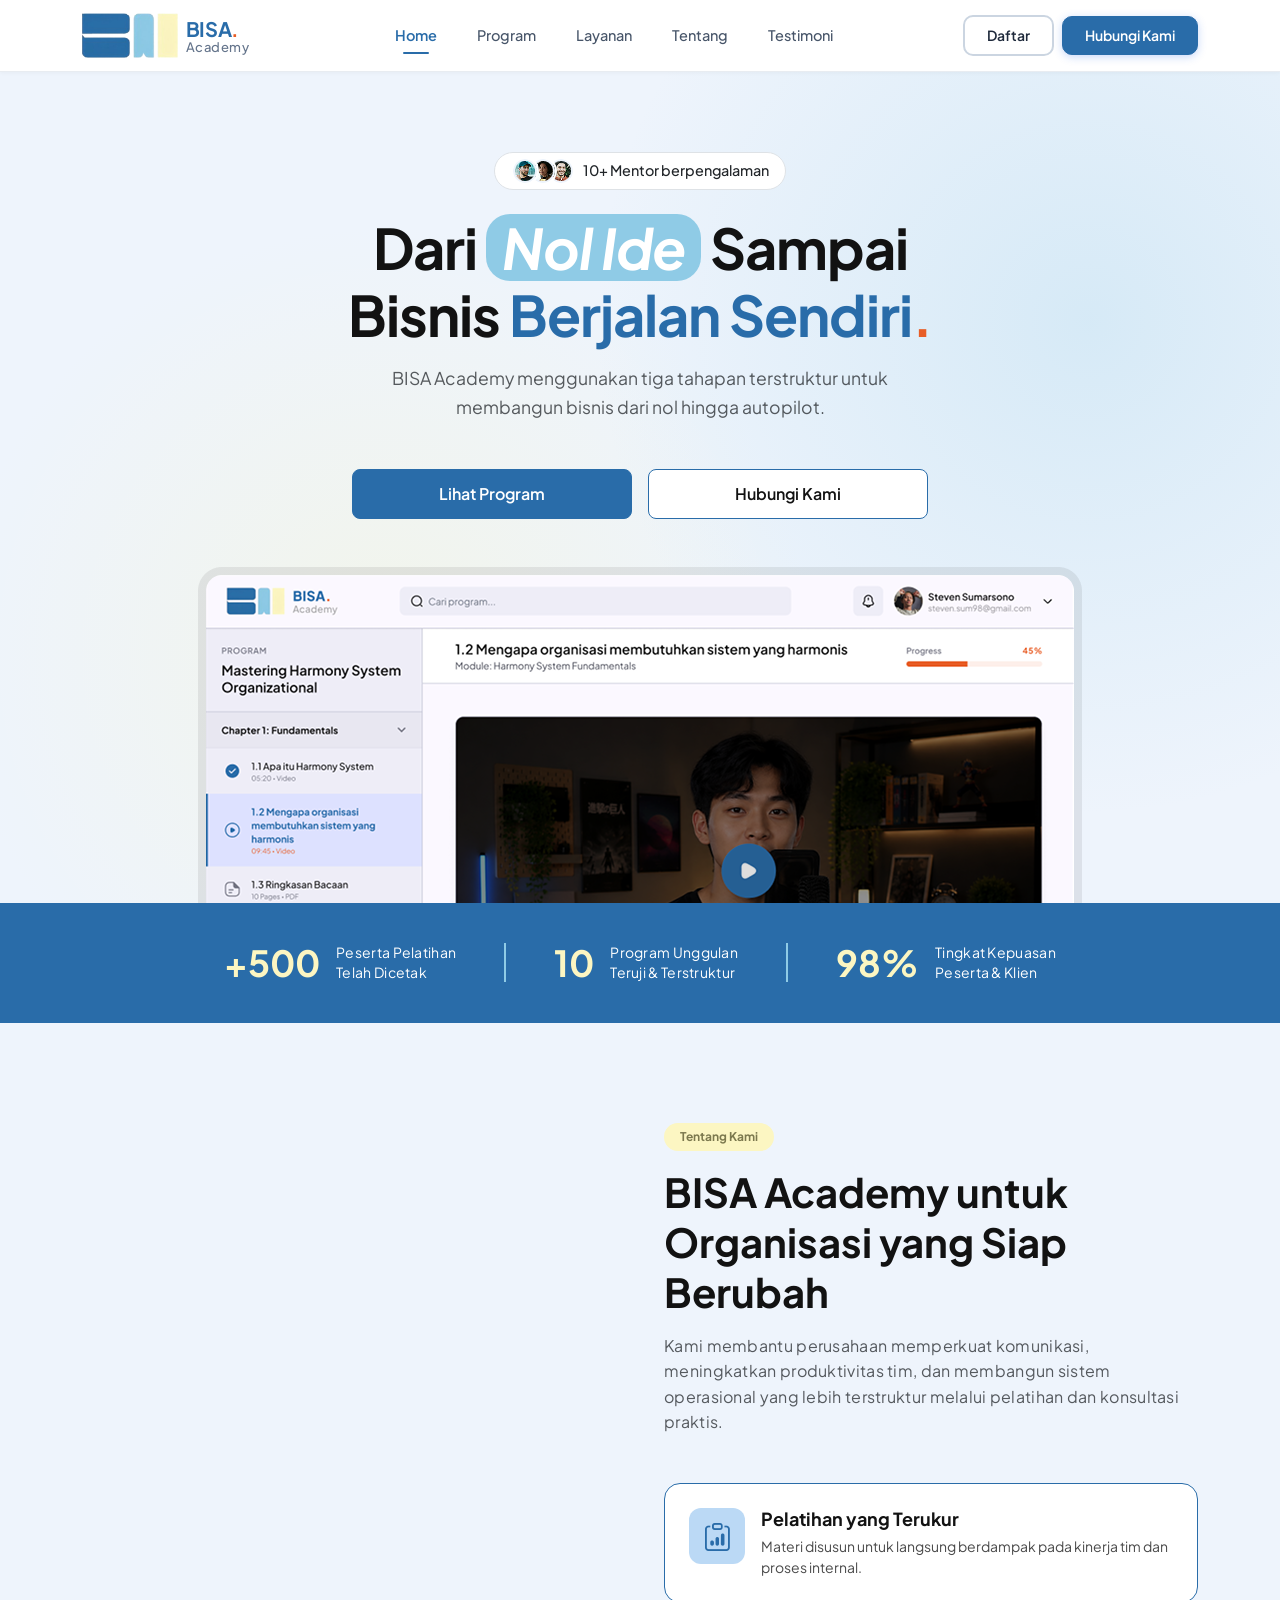
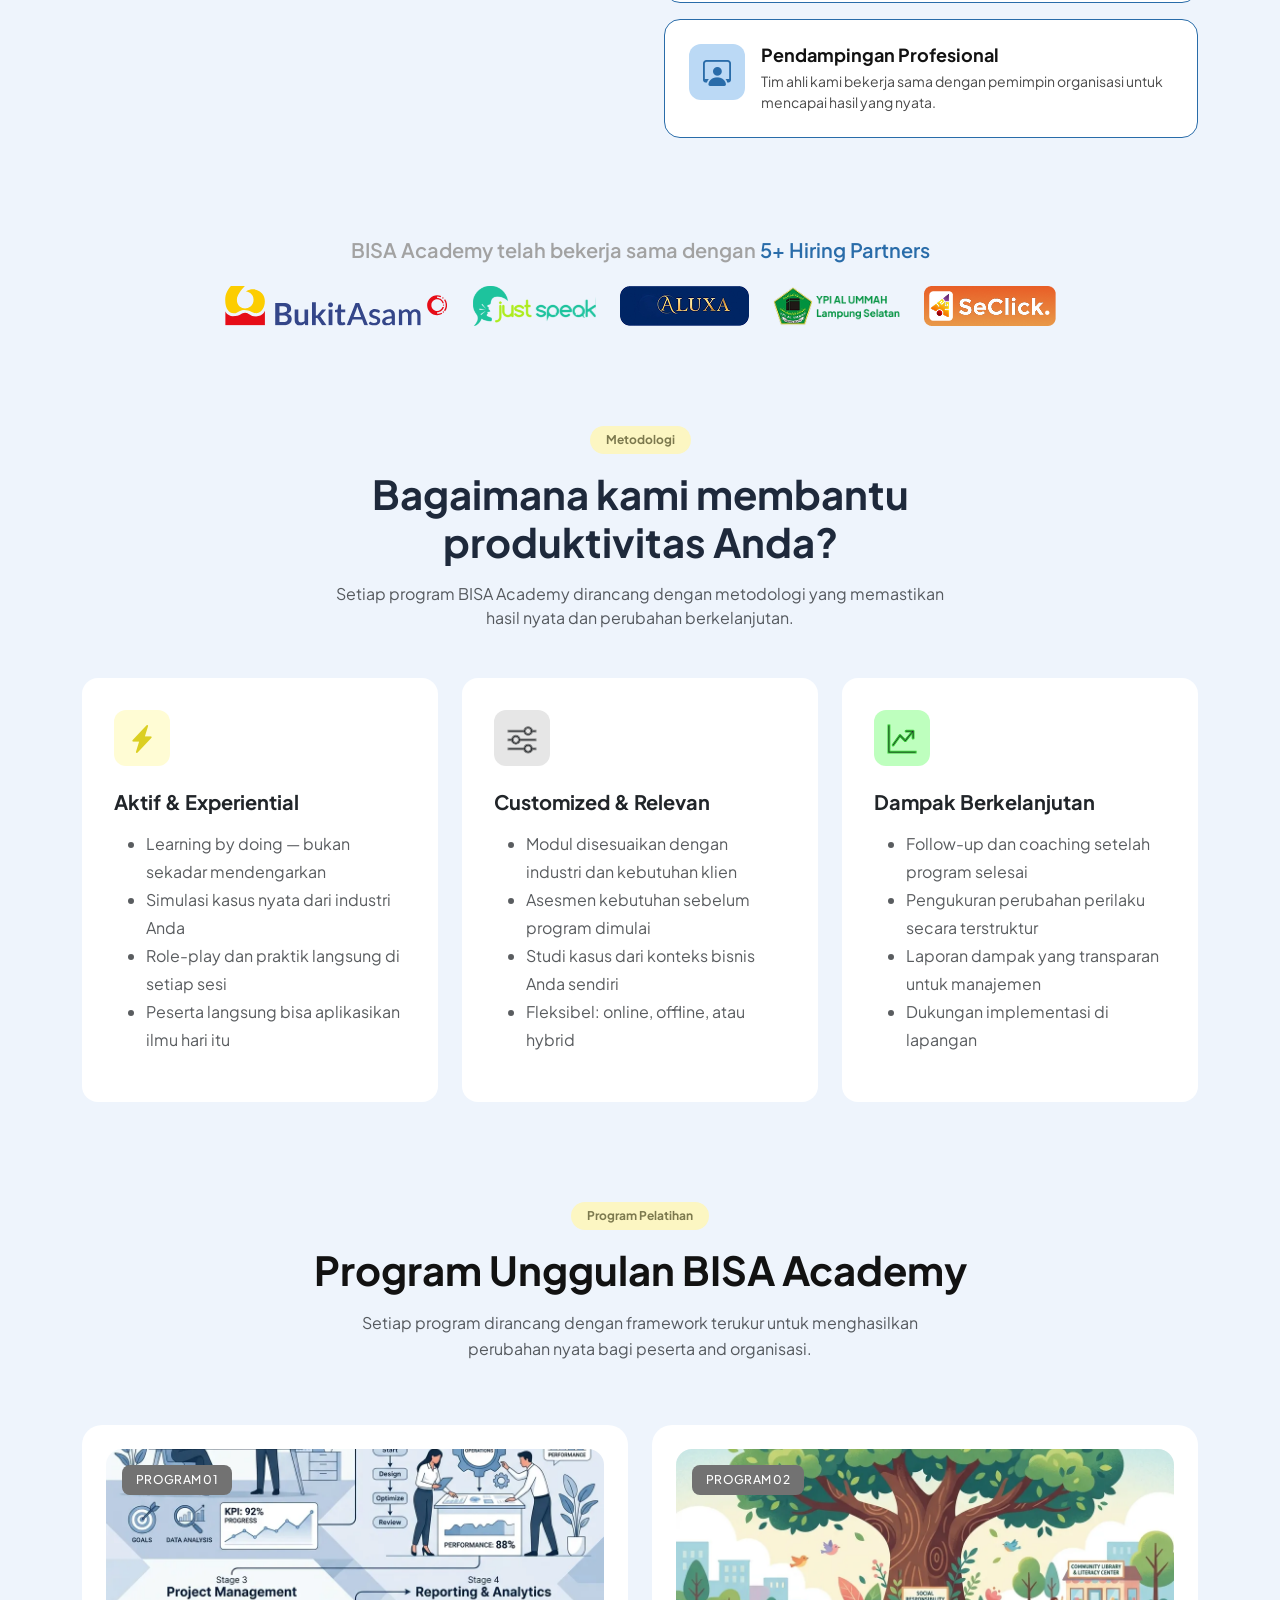
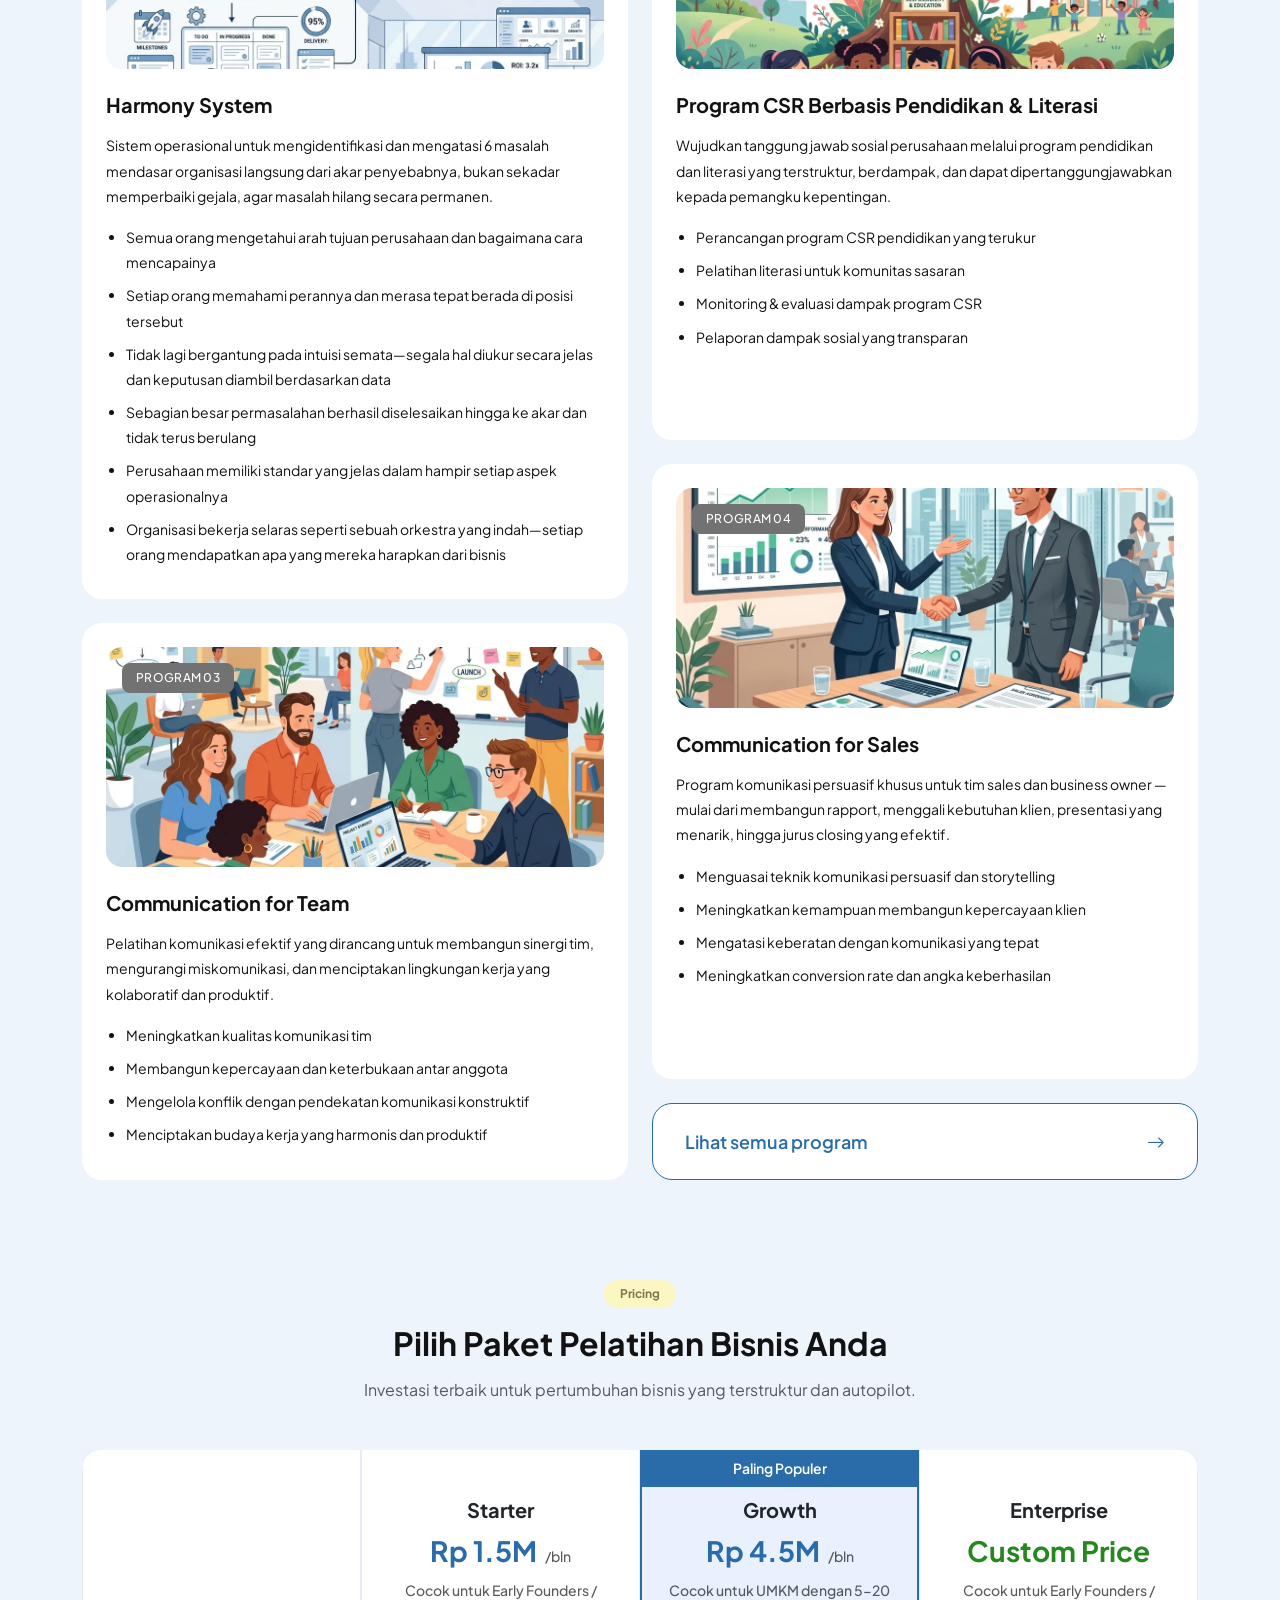
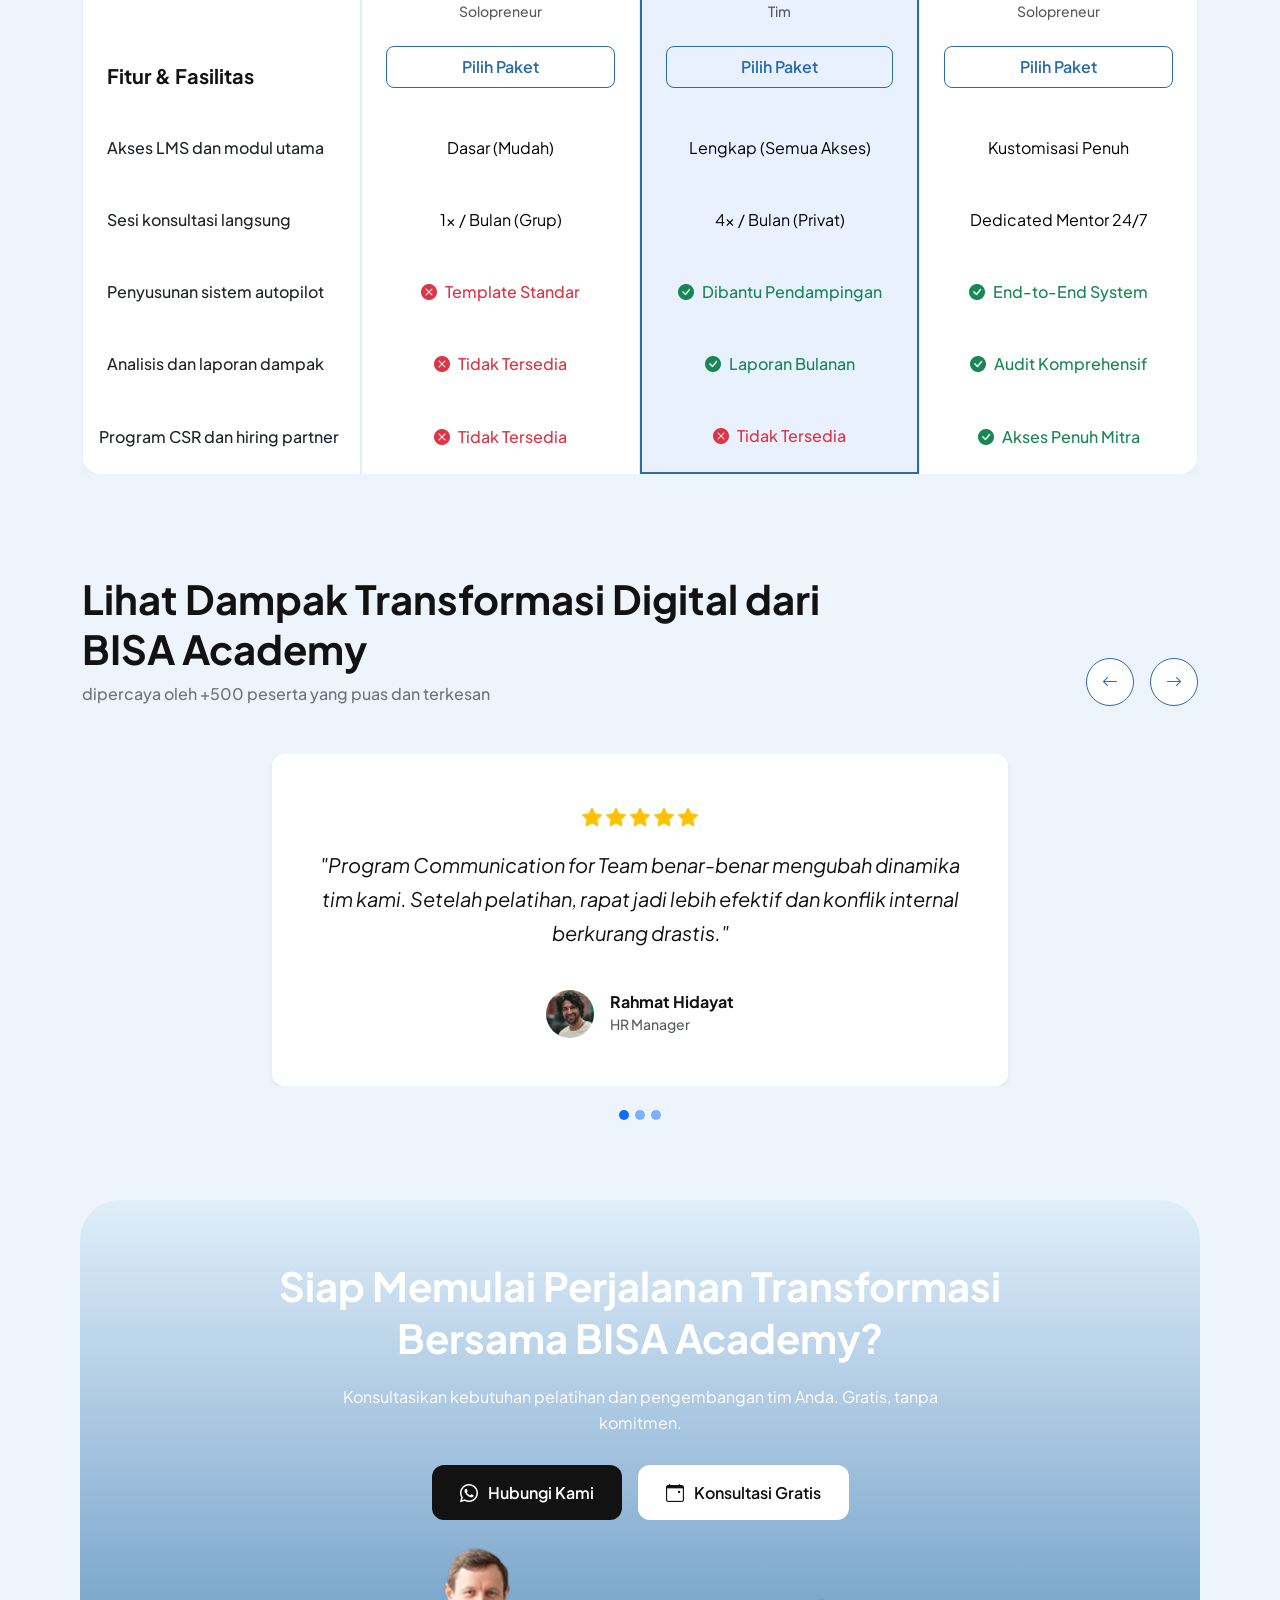
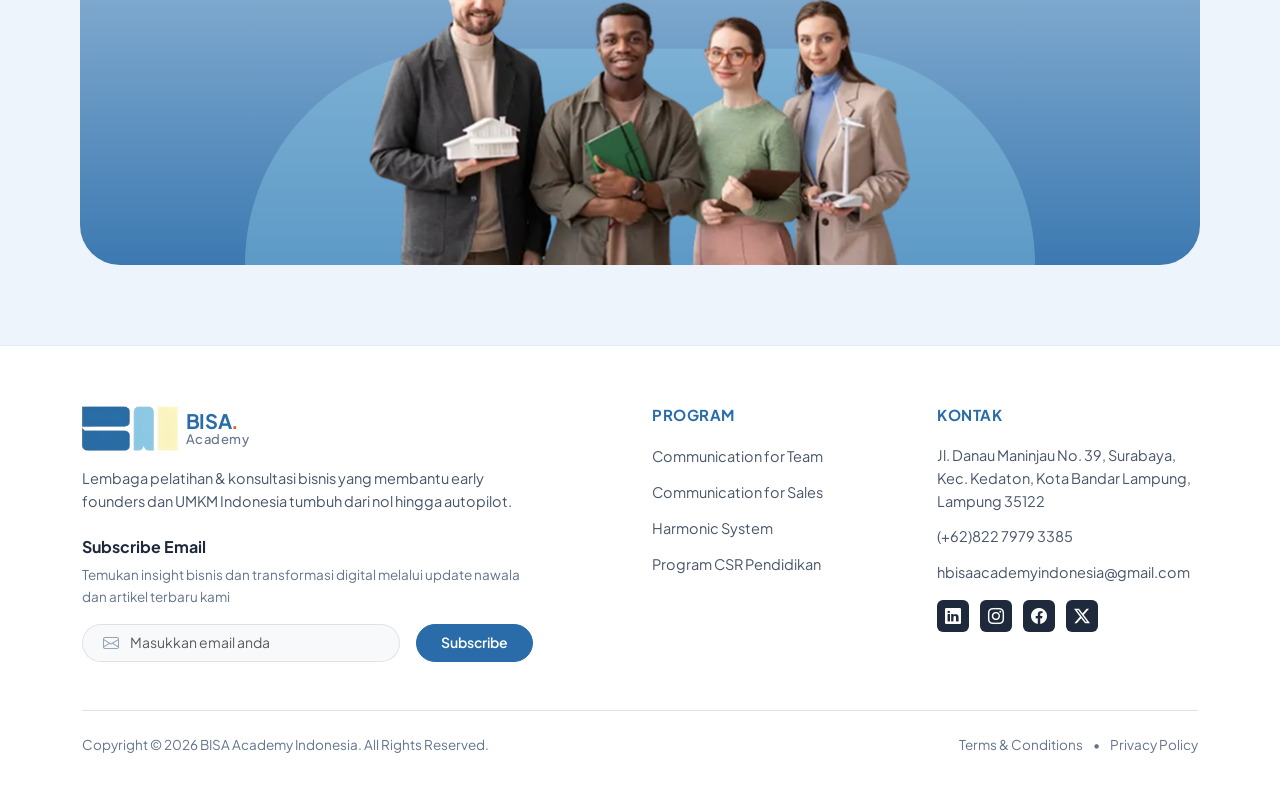
==== commit f038dbff: "penggantian image menjadi vidio embed di bagian tentang pada page home" ====
--- a/index.html
+++ b/index.html
@@ -1,5 +1,6 @@
 <!DOCTYPE html>
 <html lang="id">
+
 <head>
     <meta charset="UTF-8">
     <meta name="viewport" content="width=device-width, initial-scale=1.0">
@@ -7,13 +8,15 @@
     <title>BISA Academy</title>
     <link rel="preconnect" href="https://fonts.googleapis.com">
     <link rel="preconnect" href="https://fonts.gstatic.com" crossorigin>
-    <link href="https://fonts.googleapis.com/css2?family=Plus+Jakarta+Sans:ital,wght@0,200..800;1,200..800&display=swap" rel="stylesheet">
+    <link href="https://fonts.googleapis.com/css2?family=Plus+Jakarta+Sans:ital,wght@0,200..800;1,200..800&display=swap"
+        rel="stylesheet">
     <link href="https://cdn.jsdelivr.net/npm/bootstrap@5.3.3/dist/css/bootstrap.min.css" rel="stylesheet">
     <link rel="stylesheet" href="https://cdn.jsdelivr.net/npm/bootstrap-icons@1.11.1/font/bootstrap-icons.css">
     <link href="https://unpkg.com/aos@2.3.1/dist/aos.css" rel="stylesheet">
     <link rel="stylesheet" href="style.css">
     <style>
-        html, body {
+        html,
+        body {
             font-family: "Plus Jakarta Sans", sans-serif;
             background: #eef4fc;
             color: #1e293b;
@@ -64,7 +67,7 @@
             letter-spacing: -0.3px;
         }
 
-        .titik{
+        .titik {
             font-size: 20px;
             font-weight: 700;
             color: #E85D26;
@@ -133,7 +136,7 @@
             color: #1e293b !important;
             background: transparent !important;
             transition: all 0.25s ease;
-            }
+        }
 
         .btn-masuk:hover {
             border-color: #2563eb !important;
@@ -160,6 +163,7 @@
             box-shadow: 0 4px 14px rgba(37, 99, 235, 0.35);
             transform: translateY(-1px);
         }
+
         .navbar-bisa .navbar-toggler {
             border: 1px solid #cbd5e1;
             padding: 6px 10px;
@@ -227,8 +231,8 @@
 
         .hero-section {
             background: radial-gradient(circle at 85% 30%, #8fcbe640 0%, transparent 40%),
-                        radial-gradient(circle at 30% 70%, #fcf6c24d 0%, transparent 40%),
-                        var(--bg-color);
+                radial-gradient(circle at 30% 70%, #fcf6c24d 0%, transparent 40%),
+                var(--bg-color);
             background-repeat: no-repeat;
             background-size: cover;
             padding-top: 80px;
@@ -243,12 +247,19 @@
             margin-left: -10px;
             position: relative;
         }
+
         .avatar-group img:first-child {
             margin-left: 0;
             z-index: 3;
         }
-        .avatar-group img:nth-child(2) { z-index: 2; }
-        .avatar-group img:last-child { z-index: 1; }
+
+        .avatar-group img:nth-child(2) {
+            z-index: 2;
+        }
+
+        .avatar-group img:last-child {
+            z-index: 1;
+        }
 
         .hero-title {
             letter-spacing: -1px;
@@ -256,11 +267,12 @@
             color: #121212;
         }
 
-        .text-primary-brand { 
-            color: var(--brand-primary); 
-        }
-        .text-orange-brand { 
-            color: var(--brand-orange); 
+        .text-primary-brand {
+            color: var(--brand-primary);
+        }
+
+        .text-orange-brand {
+            color: var(--brand-orange);
         }
 
         /* Highlight "Nol Ide" */
@@ -285,6 +297,7 @@
             padding-top: 12px;
             padding-bottom: 12px;
         }
+
         .btn-lihat-program:hover {
             background-color: white;
             color: #121212;
@@ -299,6 +312,7 @@
             padding-top: 12px;
             padding-bottom: 12px;
         }
+
         .btn-hubungi-kami:hover {
             background-color: #296ca9;
             color: white;
@@ -348,8 +362,8 @@
         }
 
         .badge-section {
-            border-radius: 50px; 
-            padding: 8px 16px; 
+            border-radius: 50px;
+            padding: 8px 16px;
             font-size: 12px;
             background-color: #fcf6c2;
             color: #7c794e;
@@ -360,6 +374,7 @@
             font-size: 36px;
             line-height: 1.3;
         }
+
         .section-subtitle {
             font-size: 16px;
             line-height: 1.6;
@@ -382,6 +397,7 @@
             border-radius: 16px;
             transition: transform 0.2s ease, box-shadow 0.2s ease;
         }
+
         .feature-card:hover {
             transform: translateY(-2px);
             box-shadow: 0 4px 15px #296ca91a;
@@ -414,7 +430,7 @@
             .section-title {
                 font-size: 30px;
             }
-            
+
             .image-placeholder {
                 border-radius: 40px;
                 max-width: 400px;
@@ -429,7 +445,7 @@
 
         .hiring-partners h5 {
             color: #A2A2A2;
-            margin-bottom: 40px; 
+            margin-bottom: 40px;
         }
 
         .hiring-partners img {
@@ -437,6 +453,7 @@
             width: auto;
             object-fit: contain;
         }
+
         .hiring-partners img:hover {
             transform: scale(1.1);
         }
@@ -452,6 +469,7 @@
             height: 100%;
             padding: 32px;
         }
+
         .card-metodologi:hover {
             transform: translateY(-2px);
             box-shadow: 0px 2px 68px 20px rgba(64, 159, 247, 0.08);
@@ -468,8 +486,9 @@
         }
 
         .icon-tebal-card2 {
-            -webkit-text-stroke: 1px #868686; 
-        }
+            -webkit-text-stroke: 1px #868686;
+        }
+
         .icon-metod-card2 {
             width: 56px;
             height: 56px;
@@ -480,8 +499,9 @@
         }
 
         .icon-tebal-card3 {
-            -webkit-text-stroke: 1px #37ce37; 
-        }
+            -webkit-text-stroke: 1px #37ce37;
+        }
+
         .icon-metod-card3 {
             width: 56px;
             height: 56px;
@@ -549,7 +569,7 @@
             font-weight: 400;
             color: #121212;
             font-size: 14px;
-            line-height: 1.8; 
+            line-height: 1.8;
             margin-bottom: 16px;
         }
 
@@ -630,6 +650,7 @@
             background-color: white;
             color: #296ca9;
         }
+
         .btn-nav:hover {
             background-color: #296ca9;
         }
@@ -728,254 +749,339 @@
             display: block;
         }
 
-        @media (max-width: 991.98px) {
-            .cta-section {
-                padding: 50px 30px 0 30px;
-                margin: 60px 20px;
-            }
-
-            .cta-section h2 {
-                font-size: 34px;
-            }
-
-            .cta-image-wrapper {
-                max-width: 500px;
-            }
-        }
-
-        @media (max-width: 767.98px) {
-            .cta-section {
-                padding: 40px 24px 0 24px;
-                margin: 50px 15px;
-                border-radius: 30px;
-            }
-
-            .cta-section h2 {
-                font-size: 28px;
-            }
-
-            .cta-section p {
+        /* ============================================== */
+        /* SECTION - TABLE PRICING */
+        .pricing-section {
+            padding-top: 100px;
+        }
+
+        .pricing-table {
+            background-color: white;
+            border-radius: 20px;
+            border-collapse: separate;
+            border-spacing: 0;
+            overflow: hidden;
+            box-shadow: 0 4px 24px rgba(0, 0, 0, 0.03);
+        }
+
+        .pricing-table thead th {
+            height: 1px;
+        }
+
+        .min-h-header {
+            min-height: 220px;
+            justify-content: flex-start;
+        }
+
+        .pricing-table th,
+        .pricing-table td {
+            border-color: #e6edf4;
+            vertical-align: middle;
+        }
+
+        .popular-col {
+            background-color: #e9f1ff !important;
+            border-left: 2px solid var(--brand-primary) !important;
+            border-right: 2px solid var(--brand-primary) !important;
+        }
+
+        .popular-col-bottom {
+            background-color: #e9f1ff !important;
+            border-left: 2px solid var(--brand-primary) !important;
+            border-right: 2px solid var(--brand-primary) !important;
+            border-bottom: 2px solid var(--brand-primary) !important;
+        }
+
+        .popular-badge {
+            background-color: var(--brand-primary);
+            color: white;
+            font-size: 14px;
+            font-weight: 600;
+            padding: 8px 0;
+            text-align: center;
+            width: 100%;
+        }
+
+        #pricing .btn-primary {
+            background-color: var(--brand-primary);
+            border-color: var(--brand-primary);
+            border-radius: 8px;
+        }
+
+        #pricing .btn-primary:hover {
+            background-color: #1e5180;
+        }
+
+        #pricing .btn-outline-primary {
+            color: var(--brand-primary);
+            border-color: var(--brand-primary);
+            border-radius: 8px;
+        }
+
+        #pricing .btn-outline-primary:hover {
+            background-color: var(--brand-primary);
+            color: white;
+        }
+
+        /* Agar scroll bar pada mobile terlihat lebih rapi */
+        .table-responsive::-webkit-scrollbar {
+            height: 8px;
+        }
+
+        .table-responsive::-webkit-scrollbar-thumb {
+            background-color: #c0d5ec;
+            border-radius: 10px;
+
+
+            @media (max-width: 991.98px) {
+                .cta-section {
+                    padding: 50px 30px 0 30px;
+                    margin: 60px 20px;
+                }
+
+                .cta-section h2 {
+                    font-size: 34px;
+                }
+
+                .cta-image-wrapper {
+                    max-width: 500px;
+                }
+            }
+
+            @media (max-width: 767.98px) {
+                .cta-section {
+                    padding: 40px 24px 0 24px;
+                    margin: 50px 15px;
+                    border-radius: 30px;
+                }
+
+                .cta-section h2 {
+                    font-size: 28px;
+                }
+
+                .cta-section p {
+                    font-size: 15px;
+                }
+
+                .cta-buttons {
+                    flex-direction: column;
+                    align-items: stretch;
+                    width: 100%;
+                    max-width: 320px;
+                    gap: 12px;
+                    margin: 0 auto 30px auto;
+                }
+
+                .cta-image-wrapper {
+                    max-width: 420px;
+                }
+            }
+
+            @media (max-width: 575.98px) {
+                .hero-title {
+                    font-size: 28px !important;
+                }
+
+                .hero-subtitle {
+                    font-size: 14px !important;
+                }
+
+                .cta-section {
+                    padding: 35px 20px 0 20px;
+                    border-radius: 25px;
+                }
+
+                .cta-section h2 {
+                    font-size: 24px;
+                    margin-bottom: 16px;
+                }
+
+                .cta-section p {
+                    font-size: 14px;
+                    margin-bottom: 25px;
+                }
+
+                .cta-buttons {
+                    max-width: 280px;
+                    margin-bottom: 25px;
+                }
+
+                .cta-image-wrapper {
+                    max-width: 340px;
+                }
+            }
+
+            /* FOOTER */
+            .footer-bisa {
+                background: #ffffff;
+                padding: 60px 0 30px;
+                border-top: 1px solid #e8ecf1;
+                color: #475569;
+            }
+
+            .footer-desc {
+                font-size: 14.5px;
+                line-height: 1.6;
+            }
+
+            .subscribe-title {
+                font-size: 16px;
+                font-weight: 700;
+                color: #1e293b;
+            }
+
+            .subscribe-desc {
+                font-size: 13.5px;
+                color: #64748b;
+                line-height: 1.6;
+            }
+
+            .subscribe-form .input-group-text {
+                color: #94a3b8;
+                padding-left: 20px;
+            }
+
+            .subscribe-form .form-control {
+                font-size: 14px;
+            }
+
+            .subscribe-form .form-control:focus {
+                box-shadow: none;
+                border-color: #dee2e6;
+            }
+
+            .btn-subscribe {
+                background: #296ca9;
+                border-color: #296ca9;
+                font-weight: 600;
+                font-size: 14px;
+            }
+
+            .btn-subscribe:hover {
+                background: #1e5a8f;
+                border-color: #1e5a8f;
+            }
+
+            .footer-title {
                 font-size: 15px;
-            }
-
-            .cta-buttons {
-                flex-direction: column;
-                align-items: stretch;
-                width: 100%;
-                max-width: 320px;
-                gap: 12px;
-                margin: 0 auto 30px auto;
-            }
-
-            .cta-image-wrapper {
-                max-width: 420px;
-            }
-        }
-
-        @media (max-width: 575.98px) {
-            .hero-title {
-                font-size: 28px !important;
-            }
-
-            .hero-subtitle {
-                font-size: 14px !important;
-            }
-
-            .cta-section {
-                padding: 35px 20px 0 20px;
-                border-radius: 25px;
-            }
-
-            .cta-section h2 {
-                font-size: 24px;
-                margin-bottom: 16px;
-            }
-
-            .cta-section p {
-                font-size: 14px;
-                margin-bottom: 25px;
-            }
-
-            .cta-buttons {
-                max-width: 280px;
-                margin-bottom: 25px;
-            }
-
-            .cta-image-wrapper {
-                max-width: 340px;
-            }
-        }
-
-        /* FOOTER */
-        .footer-bisa {
-            background: #ffffff;
-            padding: 60px 0 30px;
-            border-top: 1px solid #e8ecf1;
-            color: #475569;
-        }
-
-        .footer-desc {
-            font-size: 14.5px;
-            line-height: 1.6;
-        }
-
-        .subscribe-title {
-            font-size: 16px;
-            font-weight: 700;
-            color: #1e293b;
-        }
-
-        .subscribe-desc {
-            font-size: 13.5px;
-            color: #64748b;
-            line-height: 1.6;
-        }
-
-        .subscribe-form .input-group-text {
-            color: #94a3b8;
-            padding-left: 20px;
-            }
-
-        .subscribe-form .form-control {
-            font-size: 14px;
-        }
-
-        .subscribe-form .form-control:focus {
-            box-shadow: none;
-            border-color: #dee2e6;
-        }
-
-        .btn-subscribe {
-            background: #296ca9;
-            border-color: #296ca9;
-            font-weight: 600;
-            font-size: 14px;
-        }
-
-        .btn-subscribe:hover {
-            background: #1e5a8f;
-            border-color: #1e5a8f;
-        }
-
-        .footer-title {
-            font-size: 15px;
-            font-weight: 700;
-            color: #296ca9;
-            margin-bottom: 20px;
-            letter-spacing: 0.5px;
-        }
-
-        .footer-links li {
-            margin-bottom: 12px;
-        }
-
-        .footer-links a {
-            font-size: 14.5px;
-            color: #475569;
-            transition: color 0.2s ease;
-        }
-
-        .footer-links a:hover {
-            color: #296ca9;
-        }
-
-        .footer-contact li {
-            font-size: 14.5px;
-            margin-bottom: 12px;
-            line-height: 1.6;
-        }
-
-        .social-links a {
-            display: inline-flex;
-            align-items: center;
-            justify-content: center;
-            width: 32px;
-            height: 32px;
-            background: #1e293b;
-            color: #ffffff;
-            border-radius: 6px;
-            margin-right: 8px;
-            font-size: 16px;
-            transition: all 0.2s ease;
-        }
-
-        .social-links a:hover {
-            background: #296ca9;
-            transform: translateY(-2px);
-        }
-
-        .footer-bottom {
-            font-size: 13.5px;
-            color: #64748b;
-        }
-
-        .footer-legal a {
-            color: #64748b;
-            transition: color 0.2s ease;
-        }
-
-        .footer-legal a:hover {
-            color: #296ca9;
-        }
+                font-weight: 700;
+                color: #296ca9;
+                margin-bottom: 20px;
+                letter-spacing: 0.5px;
+            }
+
+            .footer-links li {
+                margin-bottom: 12px;
+            }
+
+            .footer-links a {
+                font-size: 14.5px;
+                color: #475569;
+                transition: color 0.2s ease;
+            }
+
+            .footer-links a:hover {
+                color: #296ca9;
+            }
+
+            .footer-contact li {
+                font-size: 14.5px;
+                margin-bottom: 12px;
+                line-height: 1.6;
+            }
+
+            .social-links a {
+                display: inline-flex;
+                align-items: center;
+                justify-content: center;
+                width: 32px;
+                height: 32px;
+                background: #1e293b;
+                color: #ffffff;
+                border-radius: 6px;
+                margin-right: 8px;
+                font-size: 16px;
+                transition: all 0.2s ease;
+            }
+
+            .social-links a:hover {
+                background: #296ca9;
+                transform: translateY(-2px);
+            }
+
+            .footer-bottom {
+                font-size: 13.5px;
+                color: #64748b;
+            }
+
+            .footer-legal a {
+                color: #64748b;
+                transition: color 0.2s ease;
+            }
+
+            .footer-legal a:hover {
+                color: #296ca9;
+            }
     </style>
 </head>
 
 <body>
     <nav class="navbar navbar-expand-lg fixed-top navbar-bisa" id="navbar">
-    <div class="container">
-
-      <a href="index.html" class="navbar-brand d-flex align-items-center gap-2" id="navbar-logo">
-        <img src="assets/icon/icon-Bisa-Academy.png" alt="BISA Academy Logo" class="logo-image">
-        <div class="logo-text">
-          <span class="brand-name">BISA<span class="titik">.</span></span>
-          <span class="brand-sub">Academy</span>
+        <div class="container">
+
+            <a href="index.html" class="navbar-brand d-flex align-items-center gap-2" id="navbar-logo">
+                <img src="assets/icon/icon-Bisa-Academy.png" alt="BISA Academy Logo" class="logo-image">
+                <div class="logo-text">
+                    <span class="brand-name">BISA<span class="titik">.</span></span>
+                    <span class="brand-sub">Academy</span>
+                </div>
+            </a>
+
+            <!-- navbar mobiloe -->
+            <button class="navbar-toggler" type="button" data-bs-toggle="collapse" data-bs-target="#navbarContent"
+                aria-controls="navbarContent" aria-expanded="false" aria-label="Toggle navigation">
+                <span class="navbar-toggler-icon"></span>
+            </button>
+
+            <div class="collapse navbar-collapse" id="navbarContent">
+
+                <ul class="navbar-nav mx-auto mb-2 mb-lg-0">
+                    <li class="nav-item">
+                        <a class="nav-link active" href="index.html" id="nav-program">Home</a>
+                    </li>
+                    <li class="nav-item">
+                        <a class="nav-link" href="program.html" id="nav-program">Program</a>
+                    </li>
+                    <li class="nav-item">
+                        <a class="nav-link" href="layanan.html" id="nav-layanan">Layanan</a>
+                    </li>
+                    <li class="nav-item">
+                        <a class="nav-link" href="tentang.html" id="nav-tentang">Tentang</a>
+                    </li>
+                    <li class="nav-item">
+                        <a class="nav-link" href="index.html#testimoni" id="nav-testimoni">Testimoni</a>
+                    </li>
+                </ul>
+
+                <div class="d-flex align-items-center gap-2 navbar-actions">
+                    <a href="register.html" class="btn btn-outline-secondary btn-masuk" id="btn-signup">Daftar</a>
+                    <a href="#hubungi-kami-title" class="btn btn-primary btn-hubungi" id="btn-hubungi">Hubungi Kami</a>
+                </div>
+
+            </div>
         </div>
-      </a>
-
-      <!-- navbar mobiloe -->
-      <button class="navbar-toggler" type="button" data-bs-toggle="collapse" data-bs-target="#navbarContent"
-        aria-controls="navbarContent" aria-expanded="false" aria-label="Toggle navigation">
-        <span class="navbar-toggler-icon"></span>
-      </button>
-
-      <div class="collapse navbar-collapse" id="navbarContent">
-
-        <ul class="navbar-nav mx-auto mb-2 mb-lg-0">
-          <li class="nav-item">
-            <a class="nav-link active" href="index.html" id="nav-program">Home</a>
-          </li>
-          <li class="nav-item">
-            <a class="nav-link" href="program.html" id="nav-program">Program</a>
-          </li>
-          <li class="nav-item">
-            <a class="nav-link" href="layanan.html" id="nav-layanan">Layanan</a>
-          </li>
-          <li class="nav-item">
-            <a class="nav-link" href="tentang.html" id="nav-tentang">Tentang</a>
-          </li>
-          <li class="nav-item">
-            <a class="nav-link" href="index.html#testimoni" id="nav-testimoni">Testimoni</a>
-          </li>
-        </ul>
-
-        <div class="d-flex align-items-center gap-2 navbar-actions">
-          <a href="register.html" class="btn btn-outline-secondary btn-masuk" id="btn-signup">Daftar</a>
-          <a href="#hubungi-kami-title" class="btn btn-primary btn-hubungi" id="btn-hubungi">Hubungi Kami</a>
-        </div>
-
-      </div>
-    </div>
-  </nav>
+    </nav>
 
     <!-- div untuk memberikan jarak (alternatifnya pakai padding-top: 72px;)  -->
     <div style="height: 72px;"></div>
-    
+
     <main>
         <!-- Section Hero -->
         <section class="hero-section text-center">
             <div class="container">
-                
-                <div class="d-inline-flex align-items-center gap-2 px-3 py-1 bg-white rounded-pill mb-4 border" data-aos="fade-down" data-aos-duration="800">
+
+                <div class="d-inline-flex align-items-center gap-2 px-3 py-1 bg-white rounded-pill mb-4 border"
+                    data-aos="fade-down" data-aos-duration="800">
                     <div class="avatar-group d-flex">
                         <img src="assets/landingPage/mentor1.png" alt="Mentor 1" class="rounded-circle">
                         <img src="assets/landingPage/mentor2.png" alt="Mentor 2" class="rounded-circle">
@@ -984,41 +1090,52 @@
                     <span class="fw-medium text-dark" style="font-size: 0.9rem;">10+ Mentor berpengalaman</span>
                 </div>
 
-                <h1 class="display-4 fw-bold mb-3 hero-title" data-aos="fade-up" data-aos-duration="1000" data-aos-delay="100">
-                    Dari <span class="highlight-pill text-white fst-italic">Nol Ide</span> Sampai<br class="d-none d-md-block">
-                    Bisnis <span class="text-primary-brand">Berjalan Sendiri</span><span class="text-orange-brand">.</span>
+                <h1 class="display-4 fw-bold mb-3 hero-title" data-aos="fade-up" data-aos-duration="1000"
+                    data-aos-delay="100">
+                    Dari <span class="highlight-pill text-white fst-italic">Nol Ide</span> Sampai<br
+                        class="d-none d-md-block">
+                    Bisnis <span class="text-primary-brand">Berjalan Sendiri</span><span
+                        class="text-orange-brand">.</span>
                 </h1>
 
-                <p class="text-muted mx-auto mb-5 hero-subtitle" data-aos="fade-up" data-aos-duration="1000" data-aos-delay="200">
+                <p class="text-muted mx-auto mb-5 hero-subtitle" data-aos="fade-up" data-aos-duration="1000"
+                    data-aos-delay="200">
                     BISA Academy menggunakan tiga tahapan terstruktur untuk membangun bisnis dari nol hingga autopilot.
                 </p>
 
-                <div class="d-flex flex-column flex-sm-row justify-content-center align-items-center gap-3 mb-5" data-aos="fade-up" data-aos-duration="1000" data-aos-delay="300">
-                    <a class="btn btn-lihat-program fw-semibold px-4 w-100 w-sm-auto" style="max-width: 280px;" href="#program">Lihat Program</a>
-                    <a class="btn btn-hubungi-kami fw-semibold px-4 w-100 w-sm-auto" style="max-width: 280px;" href="#hubungi-kami">Hubungi Kami</a>
-                </div>
-
-                <div class="hero-image-wrapper mx-auto mt-4" data-aos="fade-up" data-aos-duration="1200" data-aos-delay="400">
-                    <img src="assets/landingPage/dashboardHero.png" alt="Dashboard LMS Platform BISA Academy" class="img-fluid">
+                <div class="d-flex flex-column flex-sm-row justify-content-center align-items-center gap-3 mb-5"
+                    data-aos="fade-up" data-aos-duration="1000" data-aos-delay="300">
+                    <a class="btn btn-lihat-program fw-semibold px-4 w-100 w-sm-auto" style="max-width: 280px;"
+                        href="#program">Lihat Program</a>
+                    <a class="btn btn-hubungi-kami fw-semibold px-4 w-100 w-sm-auto" style="max-width: 280px;"
+                        href="#hubungi-kami">Hubungi Kami</a>
+                </div>
+
+                <div class="hero-image-wrapper mx-auto mt-4" data-aos="fade-up" data-aos-duration="1200"
+                    data-aos-delay="400">
+                    <img src="assets/landingPage/dashboardHero.png" alt="Dashboard LMS Platform BISA Academy"
+                        class="img-fluid">
                 </div>
 
             </div>
         </section>
 
         <!-- Section Statistik -->
-        <section class="stat-section text-white" aria-label="Statistik BISA Academy" data-aos="fade-up" data-aos-duration="800">
-            <div class="container d-flex flex-column flex-md-row justify-content-center align-items-center gap-4 gap-md-0 gap-lg-5">
-                
+        <section class="stat-section text-white" aria-label="Statistik BISA Academy" data-aos="fade-up"
+            data-aos-duration="800">
+            <div
+                class="container d-flex flex-column flex-md-row justify-content-center align-items-center gap-4 gap-md-0 gap-lg-5">
+
                 <div class="d-flex align-items-center gap-3 stat-item">
                     <div class="stat-number">+500</div>
                     <p class="stat-text mb-0">Peserta Pelatihan<br>Telah Dicetak</p>
                 </div>
-                
+
                 <div class="d-flex align-items-center gap-3 stat-item border-start-md ps-md-3 ps-lg-5">
                     <div class="stat-number">10</div>
                     <p class="stat-text mb-0">Program Unggulan<br>Teruji & Terstruktur</p>
                 </div>
-                
+
                 <div class="d-flex align-items-center gap-3 stat-item border-start-md ps-md-3 ps-lg-5">
                     <div class="stat-number">98%</div>
                     <p class="stat-text mb-0">Tingkat Kepuasan<br>Peserta & Klien</p>
@@ -1031,9 +1148,13 @@
         <section class="tentang-kami" id="tentang-kami">
             <div class="container">
                 <div class="row align-items-center gy-5 gx-lg-5">
-                    
+
                     <div class="col-lg-6" data-aos="fade-right" data-aos-duration="1000">
-                        <img class="img-tentang-kami shadow-sm" src="assets/landingPage/tentang-kami/Team1.jpeg">
+                        <iframe width="600" height="450"
+                            src="https://www.youtube.com/embed/xoHt137BXJE?si=SYsfUwd0fxKfuOLm"
+                            title="YouTube video player" frameborder="0"
+                            allow="accelerometer; autoplay; clipboard-write; encrypted-media; gyroscope; picture-in-picture; web-share"
+                            referrerpolicy="strict-origin-when-cross-origin" allowfullscreen></iframe>
                     </div>
 
                     <div class="col-lg-6" data-aos="fade-left" data-aos-duration="1000" data-aos-delay="200">
@@ -1043,7 +1164,8 @@
                             </span>
                             <h2 class="fw-bold mb-3 section-title">BISA Academy untuk Organisasi yang Siap Berubah</h2>
                             <p class="text-muted section-subtitle mb-0">
-                                Kami membantu perusahaan memperkuat komunikasi, meningkatkan produktivitas tim, dan membangun 
+                                Kami membantu perusahaan memperkuat komunikasi, meningkatkan produktivitas tim, dan
+                                membangun
                                 sistem operasional yang lebih terstruktur melalui pelatihan dan konsultasi praktis.
                             </p>
                         </div>
@@ -1056,7 +1178,7 @@
                                 <div>
                                     <h3 class="feature-title">Pelatihan yang Terukur</h3>
                                     <p class="feature-desc mb-0">
-                                        Materi disusun untuk langsung berdampak pada kinerja tim dan 
+                                        Materi disusun untuk langsung berdampak pada kinerja tim dan
                                         proses internal.
                                     </p>
                                 </div>
@@ -1069,7 +1191,7 @@
                                 <div>
                                     <h3 class="feature-title">Pendampingan Profesional</h3>
                                     <p class="feature-desc mb-0">
-                                        Tim ahli kami bekerja sama dengan pemimpin organisasi untuk 
+                                        Tim ahli kami bekerja sama dengan pemimpin organisasi untuk
                                         mencapai hasil yang nyata.
                                     </p>
                                 </div>
@@ -1080,7 +1202,7 @@
                 </div>
             </div>
         </section>
-        
+
         <!-- Section Hiring Partner -->
         <section class="hiring-partners" data-aos="fade-up" data-aos-duration="800">
             <div class="container text-center">
@@ -1119,7 +1241,8 @@
                         Bagaimana kami membantu <br> produktivitas Anda?
                     </h1>
                     <p class="text-muted">
-                        Setiap program BISA Academy dirancang dengan metodologi yang memastikan <br> hasil nyata dan perubahan berkelanjutan.
+                        Setiap program BISA Academy dirancang dengan metodologi yang memastikan <br> hasil nyata dan
+                        perubahan berkelanjutan.
                     </p>
                 </div>
 
@@ -1183,44 +1306,54 @@
         <!-- Section Program Pelatihan -->
         <section class="program-pelatihan" id="program">
             <div class="container">
-                
+
                 <div class="row mb-5" data-aos="fade-up" data-aos-duration="1000">
                     <div class="col-12 text-center d-flex flex-column align-items-center">
                         <span class="badge-section badge fw-bold mb-3">Program Pelatihan</span>
                         <h1 class="fw-bold mb-3 header-title">Program Unggulan BISA Academy</h1>
                         <p class="text-muted header-subtitle">
-                            Setiap program dirancang dengan framework terukur untuk menghasilkan<br class="d-none d-md-block"> 
+                            Setiap program dirancang dengan framework terukur untuk menghasilkan<br
+                                class="d-none d-md-block">
                             perubahan nyata bagi peserta and organisasi.
                         </p>
                     </div>
                 </div>
 
                 <div class="row g-4">
-                    <div class="col-lg-6 d-flex flex-column gap-4" data-aos="fade-right" data-aos-duration="1000" data-aos-delay="200">
+                    <div class="col-lg-6 d-flex flex-column gap-4" data-aos="fade-right" data-aos-duration="1000"
+                        data-aos-delay="200">
                         <div class="program-card bg-white d-flex flex-column">
                             <div class="position-relative mb-4">
                                 <img src="assets/img/harmony_system.webp" class="program-card-img" alt="Harmony System">
                                 <span class="program-badge">PROGRAM 01</span>
                             </div>
                             <h3 class="program-card-title">Harmony System</h3>
-                            <p class="program-card-text">Sistem operasional untuk mengidentifikasi dan mengatasi 6 masalah mendasar organisasi langsung dari akar penyebabnya, bukan sekadar memperbaiki gejala, agar masalah hilang secara permanen.</p>
+                            <p class="program-card-text">Sistem operasional untuk mengidentifikasi dan mengatasi 6
+                                masalah mendasar organisasi langsung dari akar penyebabnya, bukan sekadar memperbaiki
+                                gejala, agar masalah hilang secara permanen.</p>
                             <ul class="program-card-list">
                                 <li>Semua orang mengetahui arah tujuan perusahaan dan bagaimana cara mencapainya</li>
                                 <li>Setiap orang memahami perannya dan merasa tepat berada di posisi tersebut</li>
-                                <li>Tidak lagi bergantung pada intuisi semata—segala hal diukur secara jelas dan keputusan diambil berdasarkan data</li>
-                                <li>Sebagian besar permasalahan berhasil diselesaikan hingga ke akar dan tidak terus berulang</li>
+                                <li>Tidak lagi bergantung pada intuisi semata—segala hal diukur secara jelas dan
+                                    keputusan diambil berdasarkan data</li>
+                                <li>Sebagian besar permasalahan berhasil diselesaikan hingga ke akar dan tidak terus
+                                    berulang</li>
                                 <li>Perusahaan memiliki standar yang jelas dalam hampir setiap aspek operasionalnya</li>
-                                <li>Organisasi bekerja selaras seperti sebuah orkestra yang indah—setiap orang mendapatkan apa yang mereka harapkan dari bisnis</li>
+                                <li>Organisasi bekerja selaras seperti sebuah orkestra yang indah—setiap orang
+                                    mendapatkan apa yang mereka harapkan dari bisnis</li>
                             </ul>
                         </div>
 
                         <div class="program-card bg-white d-flex flex-column">
                             <div class="position-relative mb-4">
-                                <img src="assets/img/communication_team.webp" class="program-card-img" alt="Communication for Team">
+                                <img src="assets/img/communication_team.webp" class="program-card-img"
+                                    alt="Communication for Team">
                                 <span class="program-badge">PROGRAM 03</span>
                             </div>
                             <h3 class="program-card-title">Communication for Team</h3>
-                            <p class="program-card-text">Pelatihan komunikasi efektif yang dirancang untuk membangun sinergi tim, mengurangi miskomunikasi, dan menciptakan lingkungan kerja yang kolaboratif dan produktif.</p>
+                            <p class="program-card-text">Pelatihan komunikasi efektif yang dirancang untuk membangun
+                                sinergi tim, mengurangi miskomunikasi, dan menciptakan lingkungan kerja yang kolaboratif
+                                dan produktif.</p>
                             <ul class="program-card-list">
                                 <li>Meningkatkan kualitas komunikasi tim</li>
                                 <li>Membangun kepercayaan dan keterbukaan antar anggota</li>
@@ -1230,14 +1363,18 @@
                         </div>
                     </div>
 
-                    <div class="col-lg-6 d-flex flex-column gap-4" data-aos="fade-left" data-aos-duration="1000" data-aos-delay="200">
+                    <div class="col-lg-6 d-flex flex-column gap-4" data-aos="fade-left" data-aos-duration="1000"
+                        data-aos-delay="200">
                         <div class="program-card bg-white d-flex flex-column">
                             <div class="position-relative mb-4">
-                                <img src="assets/img/csr_literasi.webp" class="program-card-img" alt="Program CSR Berbasis Pendidikan & Literasi">
+                                <img src="assets/img/csr_literasi.webp" class="program-card-img"
+                                    alt="Program CSR Berbasis Pendidikan & Literasi">
                                 <span class="program-badge">PROGRAM 02</span>
                             </div>
                             <h3 class="program-card-title">Program CSR Berbasis Pendidikan & Literasi</h3>
-                            <p class="program-card-text">Wujudkan tanggung jawab sosial perusahaan melalui program pendidikan dan literasi yang terstruktur, berdampak, dan dapat dipertanggungjawabkan kepada pemangku kepentingan.</p>
+                            <p class="program-card-text">Wujudkan tanggung jawab sosial perusahaan melalui program
+                                pendidikan dan literasi yang terstruktur, berdampak, dan dapat dipertanggungjawabkan
+                                kepada pemangku kepentingan.</p>
                             <ul class="program-card-list">
                                 <li>Perancangan program CSR pendidikan yang terukur</li>
                                 <li>Pelatihan literasi untuk komunitas sasaran</li>
@@ -1248,11 +1385,14 @@
 
                         <div class="program-card bg-white d-flex flex-column">
                             <div class="position-relative mb-4">
-                                <img src="assets/img/communication_sales.webp" class="program-card-img" alt="Communication for Sales">
+                                <img src="assets/img/communication_sales.webp" class="program-card-img"
+                                    alt="Communication for Sales">
                                 <span class="program-badge">PROGRAM 04</span>
                             </div>
                             <h3 class="program-card-title">Communication for Sales</h3>
-                            <p class="program-card-text">Program komunikasi persuasif khusus untuk tim sales dan business owner — mulai dari membangun rapport, menggali kebutuhan klien, presentasi yang menarik, hingga jurus closing yang efektif.</p>
+                            <p class="program-card-text">Program komunikasi persuasif khusus untuk tim sales dan
+                                business owner — mulai dari membangun rapport, menggali kebutuhan klien, presentasi yang
+                                menarik, hingga jurus closing yang efektif.</p>
                             <ul class="program-card-list">
                                 <li>Menguasai teknik komunikasi persuasif dan storytelling</li>
                                 <li>Meningkatkan kemampuan membangun kepercayaan klien</li>
@@ -1261,12 +1401,149 @@
                             </ul>
                         </div>
 
-                        <a href="program.html" class="btn-lihat-semua d-flex justify-content-between align-items-center">
+                        <a href="program.html"
+                            class="btn-lihat-semua d-flex justify-content-between align-items-center">
                             <span>Lihat semua program</span><i class="bi bi-arrow-right icon-arrow"></i>
                         </a>
                     </div>
                 </div>
-                
+
+            </div>
+        </section>
+
+        <!-- Section Pricing Table -->
+        <section id="pricing" class="pricing-section">
+            <div class="container text-center mb-5">
+                <span class="badge badge-section mb-3">Pricing</span>
+                <h2 class="fw-bold mb-3" style="color: #121212;">Pilih Paket Pelatihan Bisnis Anda</h2>
+                <p class="text-muted">Investasi terbaik untuk pertumbuhan bisnis yang terstruktur dan autopilot.</p>
+            </div>
+
+            <div class="container">
+                <div class="table-responsive">
+                    <table class="table table-bordered text-center align-middle pricing-table m-0">
+
+                        <thead>
+                            <tr>
+                                <th scope="col" class="text-start align-bottom px-4 py-4"
+                                    style="width: 25%; min-width: 200px;">
+                                    <h5 class="fw-bold mb-0" style="color: #121212;">Fitur & Fasilitas</h5>
+                                </th>
+
+                                <!-- Starter -->
+                                <th scope="col" style="width: 25%; min-width: 250px;" class="p-4 align-bottom">
+                                    <div class="d-flex flex-column text-center">
+                                        <h3 class="fw-bold fs-5 text-dark mb-2">Starter</h3>
+                                        <div class="mb-2">
+                                            <span class="fw-bold fs-3 me-2" style="color: #296ca9;">Rp 1.5M</span><span
+                                                class="text-muted small fw-medium">/bln</span>
+                                        </div>
+                                        <p class="text-muted small fw-medium mb-4">Cocok untuk Early Founders /
+                                            Solopreneur</p>
+                                        <button class="btn btn-outline-primary w-100 fw-semibold py-2">Pilih
+                                            Paket</button>
+                                    </div>
+                                </th>
+
+                                <!-- Paling Populer (Growth) -->
+                                <th scope="col" style="width: 25%; min-width: 250px;"
+                                    class="popular-col p-0 position-relative align-bottom">
+                                    <div class="popular-badge w-100 position-absolute top-0 start-0">Paling Populer
+                                    </div>
+                                    <div class="p-4 pt-5">
+                                        <div class="d-flex flex-column text-center">
+                                            <h3 class="fw-bold fs-5 text-dark mb-2">Growth</h3>
+                                            <div class="mb-2">
+                                                <span class="fw-bold fs-3 me-2" style="color: #296ca9;">Rp
+                                                    4.5M</span><span class="text-muted small fw-medium">/bln</span>
+                                            </div>
+                                            <p class="text-muted small fw-medium mb-4">Cocok untuk UMKM dengan 5-20 Tim
+                                            </p>
+                                            <button class="btn btn-outline-primary w-100 fw-semibold py-2">Pilih
+                                                Paket</button>
+                                        </div>
+                                    </div>
+                                </th>
+
+                                <!-- Enterprise -->
+                                <th scope="col" style="width: 25%; min-width: 250px;" class="p-4 align-bottom">
+                                    <div class="d-flex flex-column text-center">
+                                        <h3 class="fw-bold fs-5 text-dark mb-2">Enterprise</h3>
+                                        <div class="mb-2">
+                                            <span class="fw-bold fs-3" style="color: #24881f;">Custom Price</span>
+                                        </div>
+                                        <p class="text-muted small fw-medium mb-4">Cocok untuk Early Founders /
+                                            Solopreneur</p>
+                                        <button class="btn btn-outline-primary w-100 fw-semibold py-2">Pilih
+                                            Paket</button>
+                                    </div>
+                                </th>
+                            </tr>
+                        </thead>
+
+                        <tbody>
+                            <!-- Akses LMS dan modul utama -->
+                            <tr>
+                                <td class="text-start fw-medium text-dark p-4">Akses LMS dan modul utama</td>
+                                <td class="py-4">Dasar (Mudah)</td>
+                                <td class="popular-col py-4">Lengkap (Semua Akses)</td>
+                                <td class="py-4">Kustomisasi Penuh</td>
+                            </tr>
+
+                            <!-- Sesi konsultasi langsung -->
+                            <tr>
+                                <td class="text-start fw-medium text-dark p-4">Sesi konsultasi langsung</td>
+                                <td class="py-4">1x / Bulan (Grup)</td>
+                                <td class="popular-col py-4">4x / Bulan (Privat)</td>
+                                <td class="py-4">Dedicated Mentor 24/7</td>
+                            </tr>
+
+                            <!-- Penyusunan sistem autopilot -->
+                            <tr>
+                                <td class="text-start fw-medium text-dark p-4">Penyusunan sistem autopilot</td>
+                                <td class="text-danger fw-medium py-4">
+                                    <i class="bi bi-x-circle-fill me-2"></i>Template Standar
+                                </td>
+                                <td class="text-success fw-medium popular-col py-4">
+                                    <i class="bi bi-check-circle-fill me-2"></i>Dibantu Pendampingan
+                                </td>
+                                <td class="text-success fw-medium py-4">
+                                    <i class="bi bi-check-circle-fill me-2"></i>End-to-End System
+                                </td>
+                            </tr>
+
+                            <!-- Analisis dan laporan dampak -->
+                            <tr>
+                                <td class="text-start fw-medium text-dark p-4">Analisis dan laporan dampak</td>
+                                <td class="text-danger fw-medium py-4">
+                                    <i class="bi bi-x-circle-fill me-2"></i>Tidak Tersedia
+                                </td>
+                                <td class="text-success fw-medium popular-col py-4">
+                                    <i class="bi bi-check-circle-fill me-2"></i>Laporan Bulanan
+                                </td>
+                                <td class="text-success fw-medium py-4">
+                                    <i class="bi bi-check-circle-fill me-2"></i>Audit Komprehensif
+                                </td>
+                            </tr>
+
+                            <!-- Program CSR dan hiring partner -->
+                            <tr>
+                                <td class="text-start fw-medium text-dark px-3 py-4 border-bottom-0">Program CSR dan
+                                    hiring partner</td>
+                                <td class="text-danger fw-medium py-4">
+                                    <i class="bi bi-x-circle-fill me-2"></i>Tidak Tersedia
+                                </td>
+                                <td class="text-danger fw-medium popular-col-bottom py-4">
+                                    <i class="bi bi-x-circle-fill me-2"></i>Tidak Tersedia
+                                </td>
+                                <td class="text-success fw-medium py-4">
+                                    <i class="bi bi-check-circle-fill me-2"></i>Akses Penuh Mitra
+                                </td>
+                            </tr>
+                        </tbody>
+
+                    </table>
+                </div>
             </div>
         </section>
 
@@ -1279,19 +1556,25 @@
                         <h2 class="fw-bold mb-2 section-title">Lihat Dampak Transformasi Digital dari BISA Academy</h2>
                         <p class="text-secondary mb-0 fw-medium">dipercaya oleh +500 peserta yang puas dan terkesan</p>
                     </div>
-                    
-                    <div class="col-lg-3 col-md-4 d-flex justify-content-center justify-content-md-end mt-4 mt-md-0 gap-3">
-                        <button type="button" class="btn btn-outline-primary btn-nav rounded-circle d-flex align-items-center justify-content-center" aria-label="Sebelumnya" data-bs-target="#testimoniCarousel" data-bs-slide="prev">
+
+                    <div
+                        class="col-lg-3 col-md-4 d-flex justify-content-center justify-content-md-end mt-4 mt-md-0 gap-3">
+                        <button type="button"
+                            class="btn btn-outline-primary btn-nav rounded-circle d-flex align-items-center justify-content-center"
+                            aria-label="Sebelumnya" data-bs-target="#testimoniCarousel" data-bs-slide="prev">
                             <i class="bi bi-arrow-left"></i>
                         </button>
-                        <button type="button" class="btn btn-outline-primary btn-nav rounded-circle d-flex align-items-center justify-content-center" aria-label="Berikutnya" data-bs-target="#testimoniCarousel" data-bs-slide="next">
+                        <button type="button"
+                            class="btn btn-outline-primary btn-nav rounded-circle d-flex align-items-center justify-content-center"
+                            aria-label="Berikutnya" data-bs-target="#testimoniCarousel" data-bs-slide="next">
                             <i class="bi bi-arrow-right"></i>
                         </button>
                     </div>
                 </div>
 
                 <!-- Testimoni - Carousel -->
-                <div id="testimoniCarousel" class="carousel slide mt-4" data-bs-ride="carousel" data-bs-interval="5000" data-aos="fade-up" data-aos-duration="1000">
+                <div id="testimoniCarousel" class="carousel slide mt-4" data-bs-ride="carousel" data-bs-interval="5000"
+                    data-aos="fade-up" data-aos-duration="1000">
                     <div class="carousel-inner">
                         <!-- Slide 1 -->
                         <div class="carousel-item active">
@@ -1305,22 +1588,25 @@
                                             <i class="bi bi-star-fill text-warning fs-5"></i>
                                             <i class="bi bi-star-fill text-warning fs-5"></i>
                                         </div>
-                                        
+
                                         <p class="mb-4 testimoni-text fs-5 fst-italic">
-                                            "Program Communication for Team benar-benar mengubah dinamika tim kami. Setelah pelatihan, 
+                                            "Program Communication for Team benar-benar mengubah dinamika tim kami.
+                                            Setelah pelatihan,
                                             rapat jadi lebih efektif dan konflik internal berkurang drastis."
                                         </p>
-                                        
+
                                         <div class="d-flex align-items-center justify-content-center gap-3 mt-3">
-                                            <div class="avatar-box rounded-circle overflow-hidden" style="width: 48px; height: 48px;">
-                                                <img src="assets/landingPage/testimoni1.png" alt="Foto Rahmat Hidayat" style="width: 100%; height: 100%; object-fit: cover;">
+                                            <div class="avatar-box rounded-circle overflow-hidden"
+                                                style="width: 48px; height: 48px;">
+                                                <img src="assets/landingPage/testimoni1.png" alt="Foto Rahmat Hidayat"
+                                                    style="width: 100%; height: 100%; object-fit: cover;">
                                             </div>
                                             <div class="text-start">
                                                 <h6 class="mb-0 fw-bold user-name">Rahmat Hidayat</h6>
                                                 <small class="user-role text-muted">HR Manager</small>
                                             </div>
                                         </div>
-                                    </article>  
+                                    </article>
                                 </div>
                             </div>
                         </div>
@@ -1337,15 +1623,18 @@
                                             <i class="bi bi-star-fill text-warning fs-5"></i>
                                             <i class="bi bi-star-fill text-warning fs-5"></i>
                                         </div>
-                                        
+
                                         <p class="mb-4 testimoni-text fs-5 fst-italic">
-                                            "Communication for Sales dari BISA Academy luar biasa! Tim sales kami naik konversinya 
+                                            "Communication for Sales dari BISA Academy luar biasa! Tim sales kami naik
+                                            konversinya
                                             signifikan dalam 2 bulan setelah ikut program ini. Sangat rekomendasikan."
                                         </p>
-                                        
+
                                         <div class="d-flex align-items-center justify-content-center gap-3 mt-3">
-                                            <div class="avatar-box rounded-circle overflow-hidden" style="width: 48px; height: 48px;">
-                                                <img src="assets/landingPage/testimoni2.png" alt="Foto Siti Aisyah" style="width: 100%; height: 100%; object-fit: cover;">
+                                            <div class="avatar-box rounded-circle overflow-hidden"
+                                                style="width: 48px; height: 48px;">
+                                                <img src="assets/landingPage/testimoni2.png" alt="Foto Siti Aisyah"
+                                                    style="width: 100%; height: 100%; object-fit: cover;">
                                             </div>
                                             <div class="text-start">
                                                 <h6 class="mb-0 fw-bold user-name">Siti Aisyah</h6>
@@ -1369,15 +1658,19 @@
                                             <i class="bi bi-star-fill text-warning fs-5"></i>
                                             <i class="bi bi-star-fill text-warning fs-5"></i>
                                         </div>
-                                        
+
                                         <p class="mb-4 testimoni-text fs-5 fst-italic">
-                                            "Harmonic System membantu kami membangun SOP yang jelas dan sistem kerja yang efisien. 
-                                            Bisnis kami kini bisa berjalan lebih mandiri tanpa saya harus terlibat di semua hal."
+                                            "Harmonic System membantu kami membangun SOP yang jelas dan sistem kerja
+                                            yang efisien.
+                                            Bisnis kami kini bisa berjalan lebih mandiri tanpa saya harus terlibat di
+                                            semua hal."
                                         </p>
-                                        
+
                                         <div class="d-flex align-items-center justify-content-center gap-3 mt-3">
-                                            <div class="avatar-box rounded-circle overflow-hidden" style="width: 48px; height: 48px;">
-                                                <img src="assets/landingPage/testimoni3.png" alt="Foto Budi Wibowo" style="width: 100%; height: 100%; object-fit: cover;">
+                                            <div class="avatar-box rounded-circle overflow-hidden"
+                                                style="width: 48px; height: 48px;">
+                                                <img src="assets/landingPage/testimoni3.png" alt="Foto Budi Wibowo"
+                                                    style="width: 100%; height: 100%; object-fit: cover;">
                                             </div>
                                             <div class="text-start">
                                                 <h6 class="mb-0 fw-bold user-name">Budi Wibowo</h6>
@@ -1392,16 +1685,23 @@
 
                     <!-- Carousel Indicators -->
                     <div class="carousel-indicators" style="position: relative; margin-top: 24px; bottom: 0;">
-                        <button type="button" data-bs-target="#testimoniCarousel" data-bs-slide-to="0" class="active bg-primary" aria-current="true" aria-label="Slide 1" style="width: 10px; height: 10px; border-radius: 50%; border: none;"></button>
-                        <button type="button" data-bs-target="#testimoniCarousel" data-bs-slide-to="1" class="bg-primary" aria-label="Slide 2" style="width: 10px; height: 10px; border-radius: 50%; border: none;"></button>
-                        <button type="button" data-bs-target="#testimoniCarousel" data-bs-slide-to="2" class="bg-primary" aria-label="Slide 3" style="width: 10px; height: 10px; border-radius: 50%; border: none;"></button>
+                        <button type="button" data-bs-target="#testimoniCarousel" data-bs-slide-to="0"
+                            class="active bg-primary" aria-current="true" aria-label="Slide 1"
+                            style="width: 10px; height: 10px; border-radius: 50%; border: none;"></button>
+                        <button type="button" data-bs-target="#testimoniCarousel" data-bs-slide-to="1"
+                            class="bg-primary" aria-label="Slide 2"
+                            style="width: 10px; height: 10px; border-radius: 50%; border: none;"></button>
+                        <button type="button" data-bs-target="#testimoniCarousel" data-bs-slide-to="2"
+                            class="bg-primary" aria-label="Slide 3"
+                            style="width: 10px; height: 10px; border-radius: 50%; border: none;"></button>
                     </div>
 
-            </div>
+                </div>
         </section>
 
         <!-- Section Hubungi Kami -->
-        <section class="hubungi-kami cta-section" id="hubungi-kami" aria-labelledby="hubungi-kami-title" data-aos="zoom-in" data-aos-duration="1000">
+        <section class="hubungi-kami cta-section" id="hubungi-kami" aria-labelledby="hubungi-kami-title"
+            data-aos="zoom-in" data-aos-duration="1000">
             <h2 id="hubungi-kami-title">
                 Siap Memulai Perjalanan Transformasi Bersama BISA Academy?
             </h2>
@@ -1419,12 +1719,13 @@
                 </a>
             </div>
             <div class="cta-image-wrapper">
-                <img class="image" src="assets/landingPage/people2.png" alt="Tim BISA Academy" width="790" height="auto" loading="lazy" />
+                <img class="image" src="assets/landingPage/people2.png" alt="Tim BISA Academy" width="790" height="auto"
+                    loading="lazy" />
             </div>
         </section>
     </main>
 
-    <footer class="footer-bisa">    
+    <footer class="footer-bisa">
         <div class="container">
             <div class="row gy-4">
                 <div class="col-lg-5">
@@ -1436,18 +1737,23 @@
                         </div>
                     </a>
                     <p class="footer-desc mb-4">
-                        Lembaga pelatihan & konsultasi bisnis yang membantu early founders dan UMKM Indonesia tumbuh dari nol hingga autopilot.
+                        Lembaga pelatihan & konsultasi bisnis yang membantu early founders dan UMKM Indonesia tumbuh
+                        dari nol hingga autopilot.
                     </p>
-                    
+
                     <h5 class="subscribe-title mb-2">Subscribe Email</h5>
-                    <p class="subscribe-desc mb-3">Temukan insight bisnis dan transformasi digital melalui update nawala dan artikel terbaru kami</p>
-                    
+                    <p class="subscribe-desc mb-3">Temukan insight bisnis dan transformasi digital melalui update nawala
+                        dan artikel terbaru kami</p>
+
                     <form class="subscribe-form d-flex flex-column flex-sm-row gap-2">
                         <div class="input-group">
-                            <span class="input-group-text bg-light border-end-0 rounded-start-pill"><i class="bi bi-envelope"></i></span>
-                            <input type="email" class="form-control bg-light border-start-0 rounded-end-pill px-0" placeholder="Masukkan email anda" required>
+                            <span class="input-group-text bg-light border-end-0 rounded-start-pill"><i
+                                    class="bi bi-envelope"></i></span>
+                            <input type="email" class="form-control bg-light border-start-0 rounded-end-pill px-0"
+                                placeholder="Masukkan email anda" required>
                         </div>
-                        <button class="btn btn-primary btn-subscribe rounded-pill ms-0 ms-sm-2 px-4" type="submit">Subscribe</button>
+                        <button class="btn btn-primary btn-subscribe rounded-pill ms-0 ms-sm-2 px-4"
+                            type="submit">Subscribe</button>
                     </form>
                 </div>
 
@@ -1478,7 +1784,8 @@
                     </div>
                 </div>
             </div>
-            <div class="footer-bottom mt-5 pt-4 border-top d-flex flex-column flex-md-row justify-content-between align-items-center">
+            <div
+                class="footer-bottom mt-5 pt-4 border-top d-flex flex-column flex-md-row justify-content-between align-items-center">
                 <p class="mb-2 mb-md-0">Copyright &copy; 2026 BISA Academy Indonesia. All Rights Reserved.</p>
                 <div class="footer-legal">
                     <a href="#">Terms & Conditions</a> <span class="mx-2">•</span> <a href="#">Privacy Policy</a>
@@ -1486,11 +1793,12 @@
             </div>
         </div>
     </footer>
-    
+
     <script src="https://cdn.jsdelivr.net/npm/bootstrap@5.3.3/dist/js/bootstrap.bundle.min.js"></script>
     <script src="https://unpkg.com/aos@2.3.1/dist/aos.js"></script>
     <script>
         AOS.init();
     </script>
-    </body>
-    </html>+</body>
+
+</html>
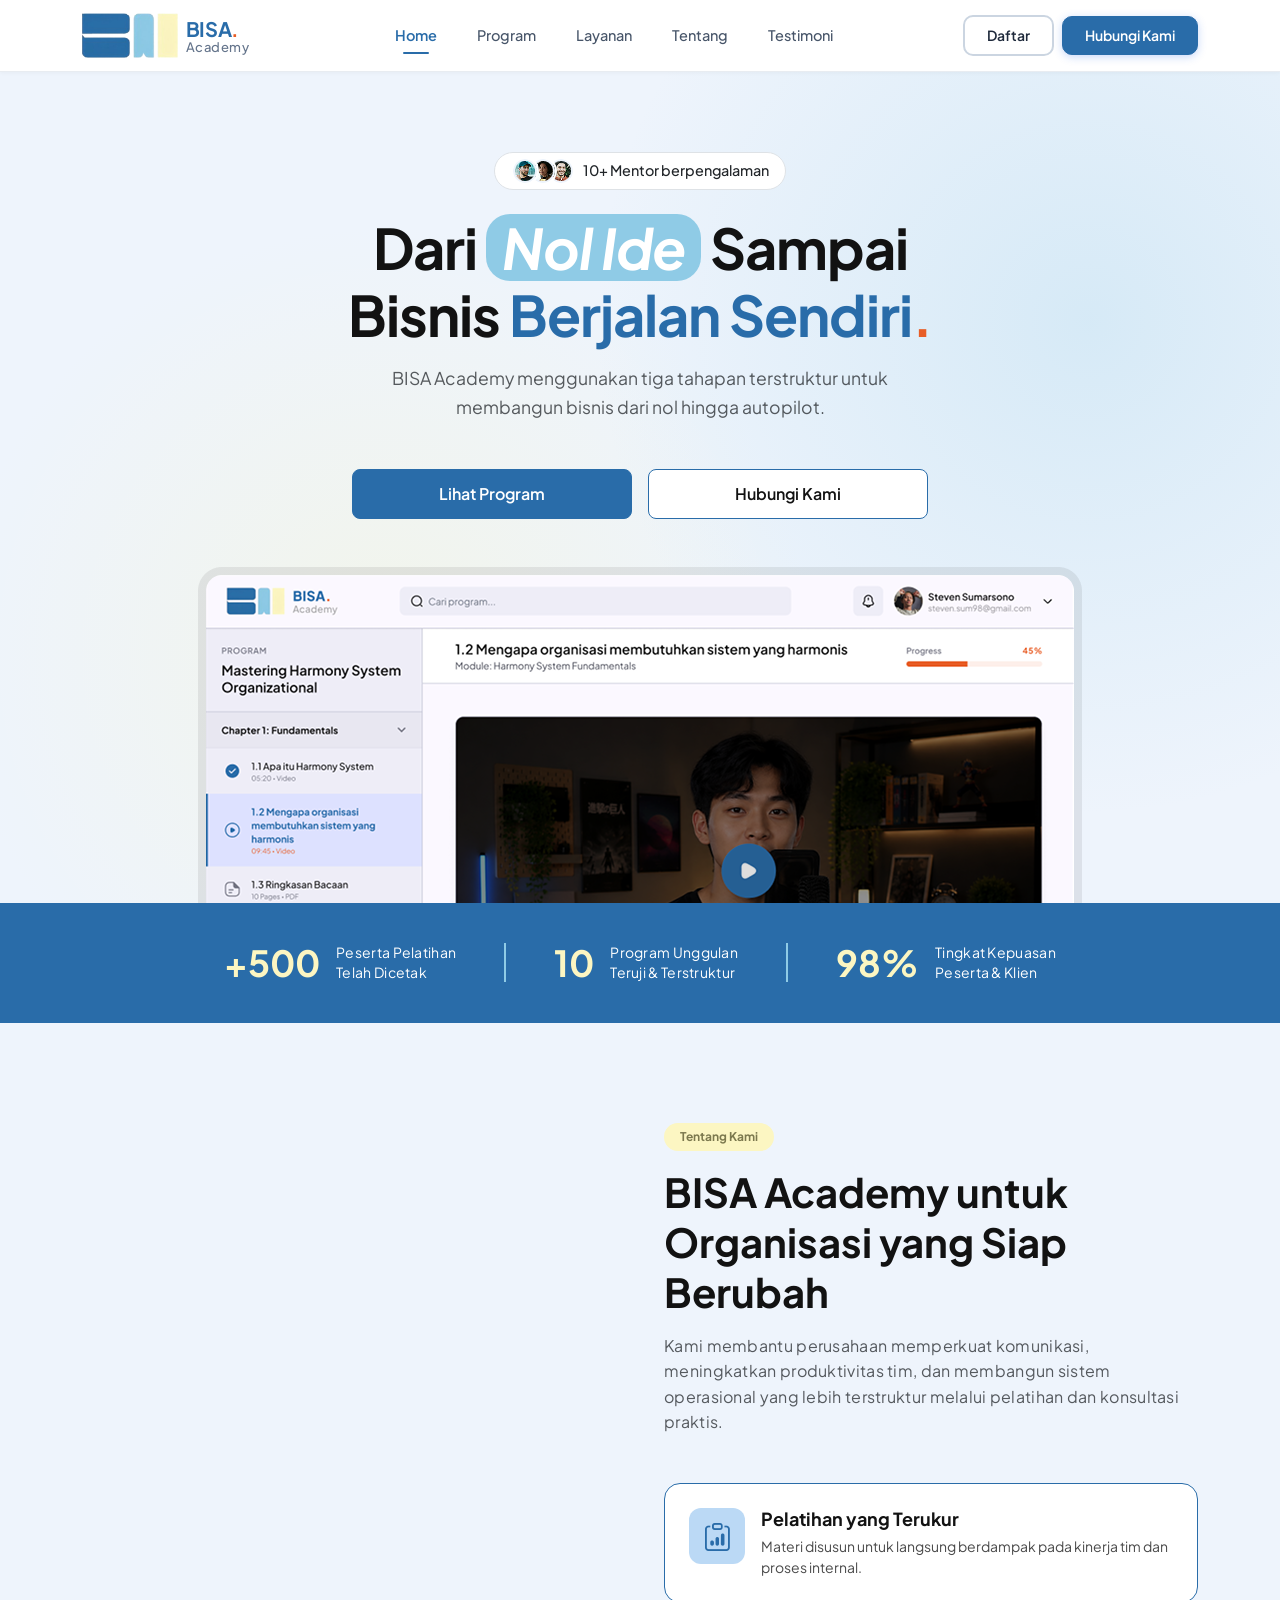
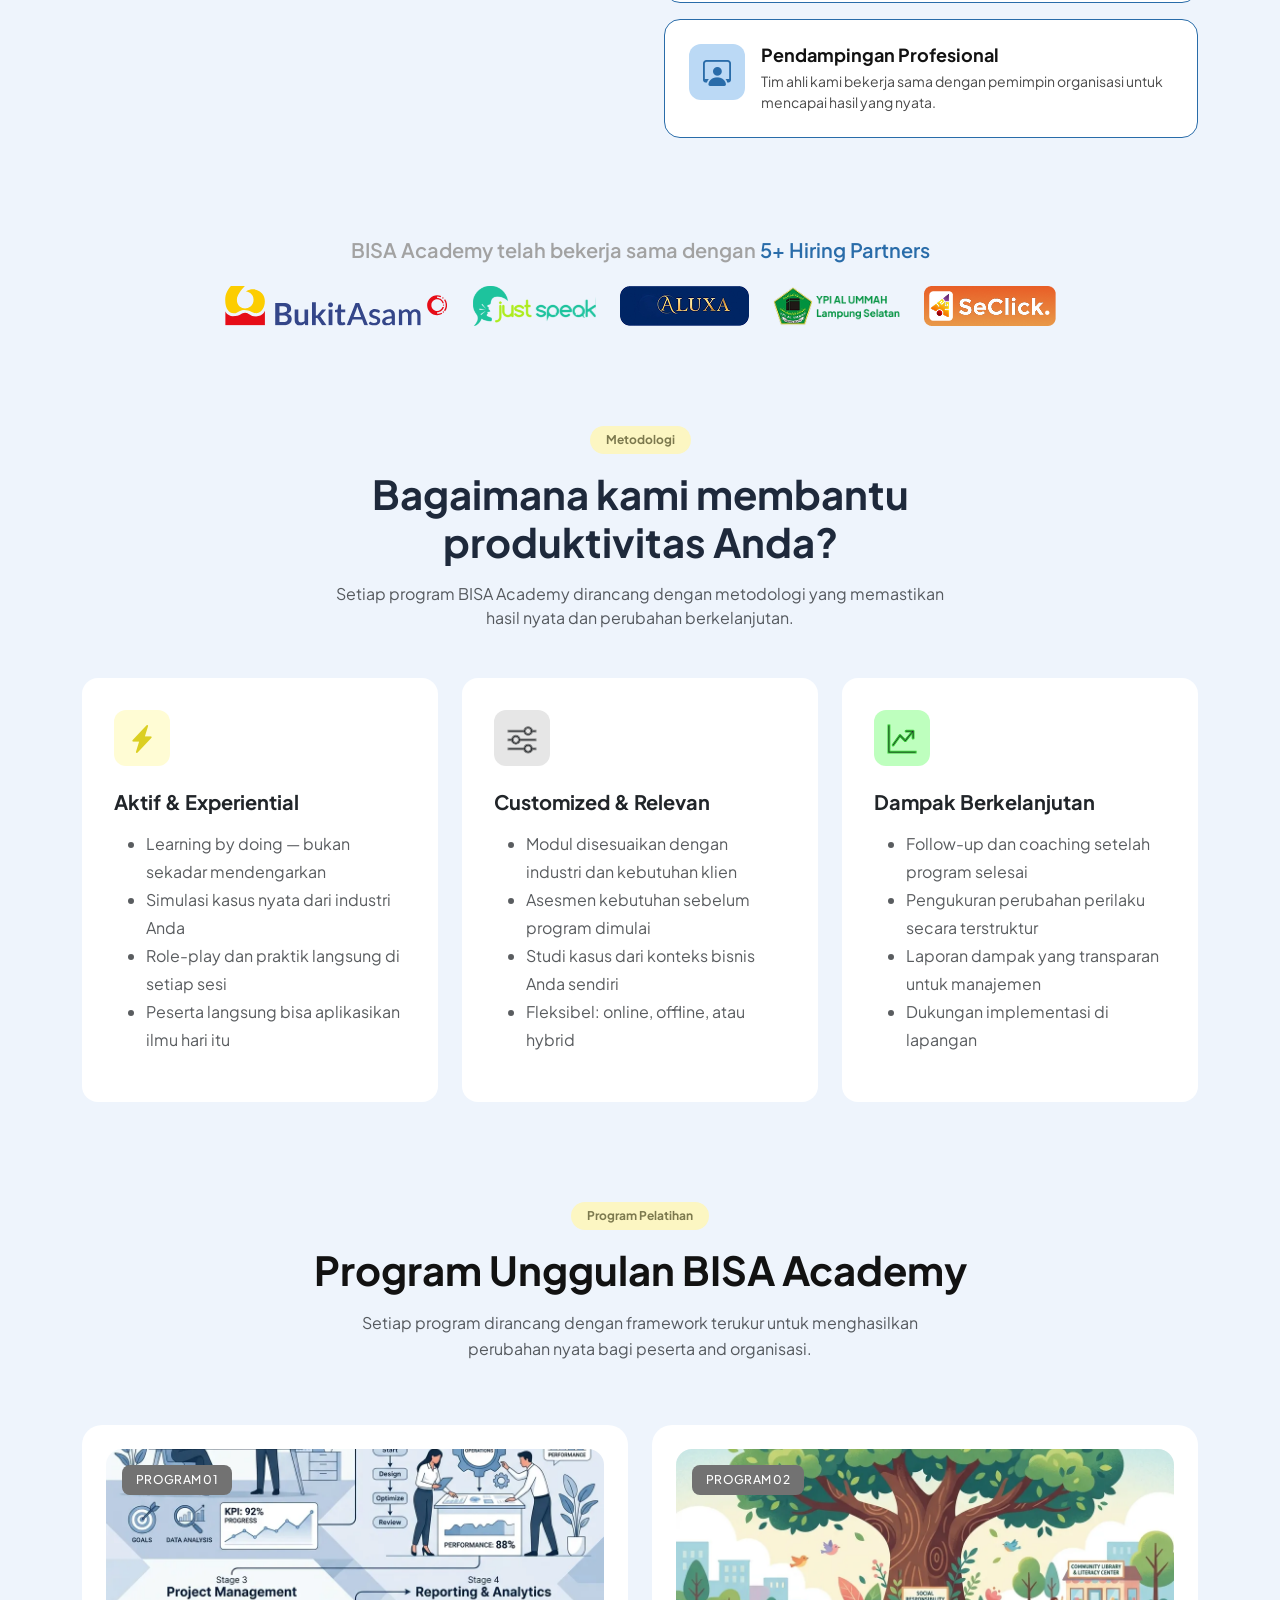
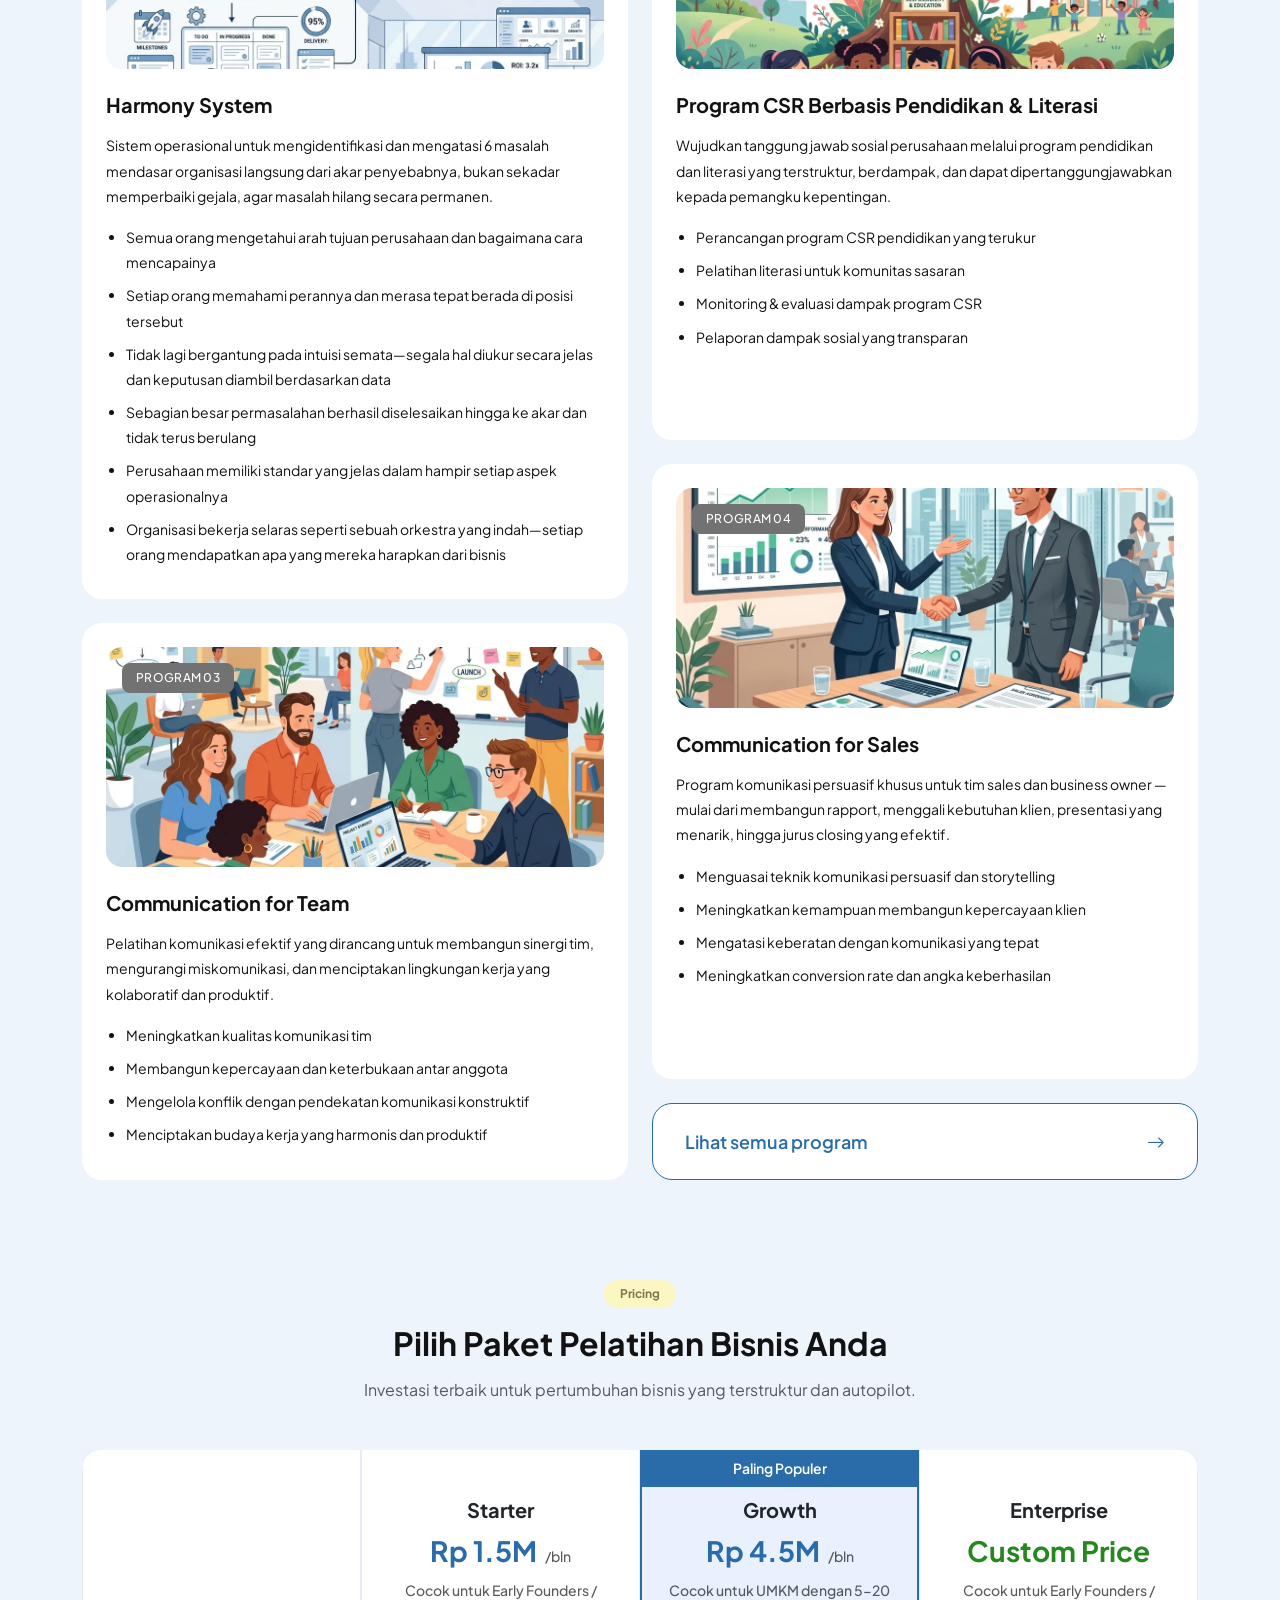
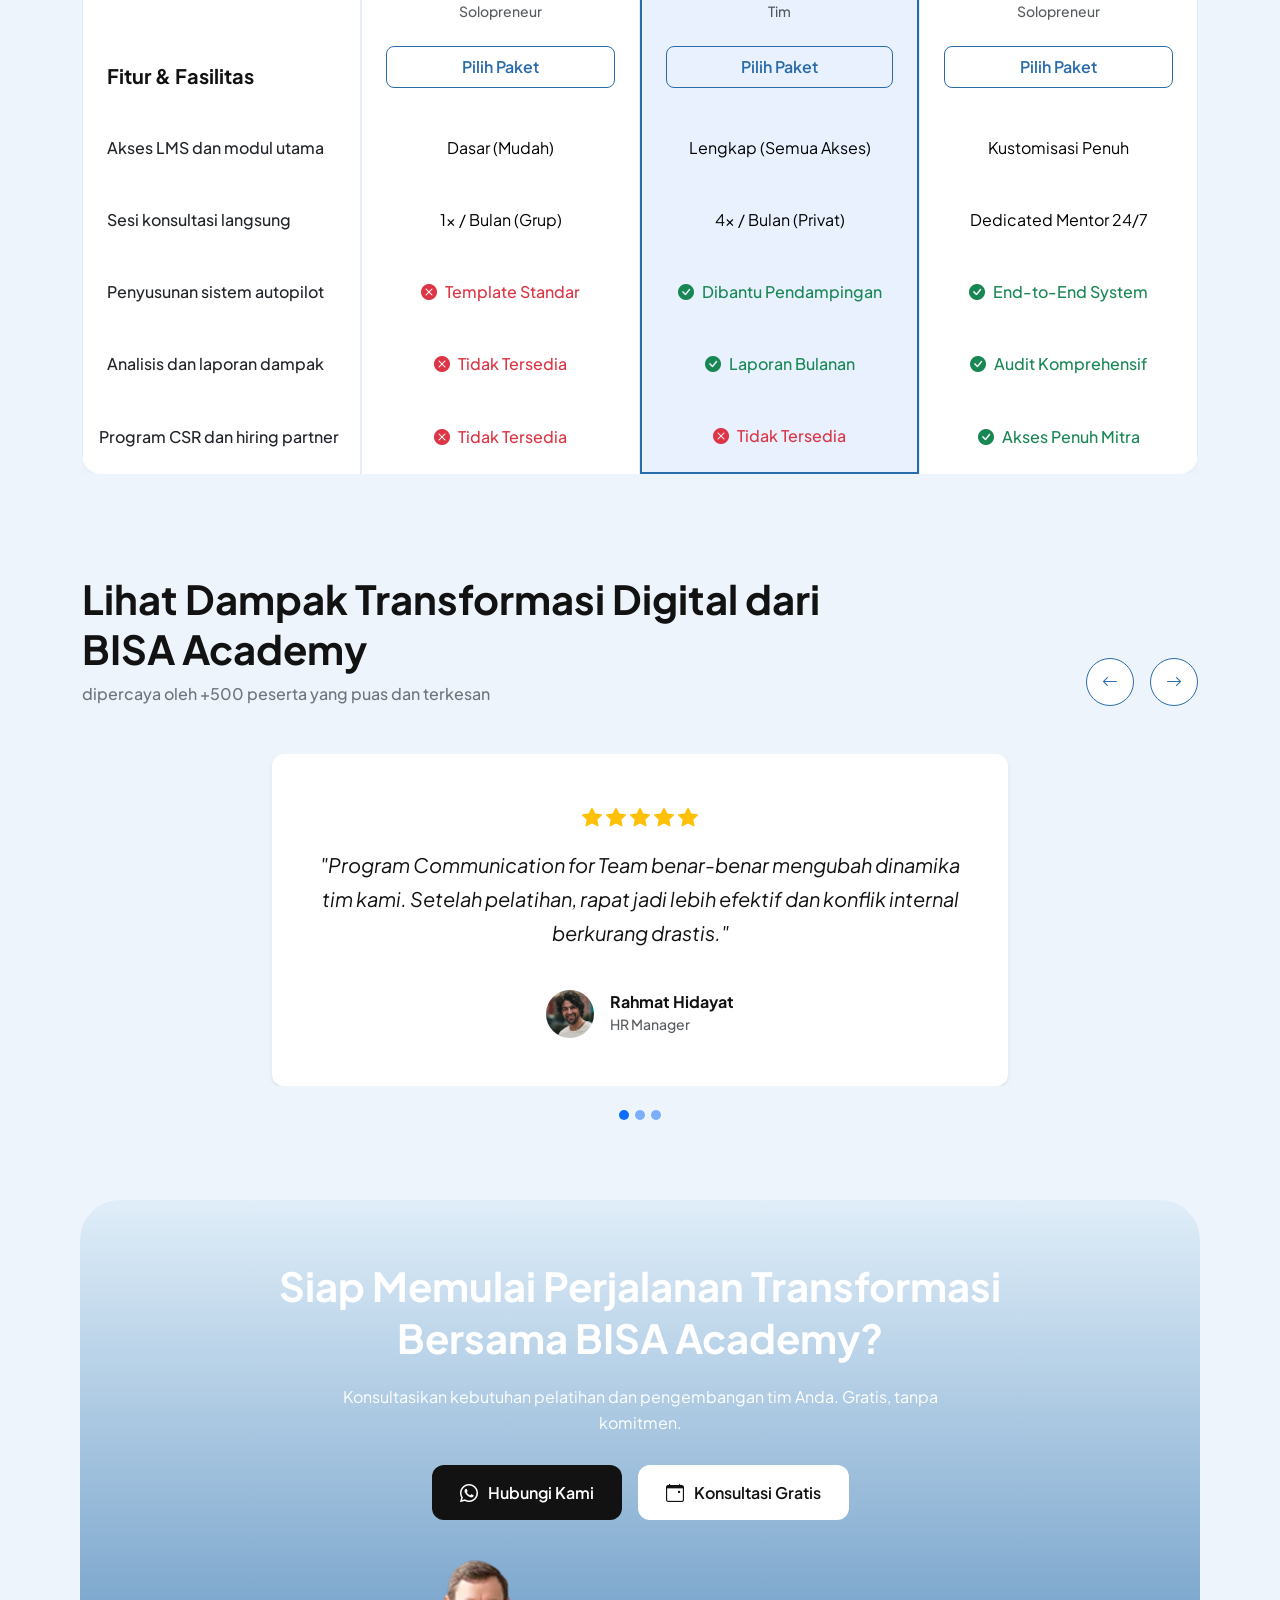
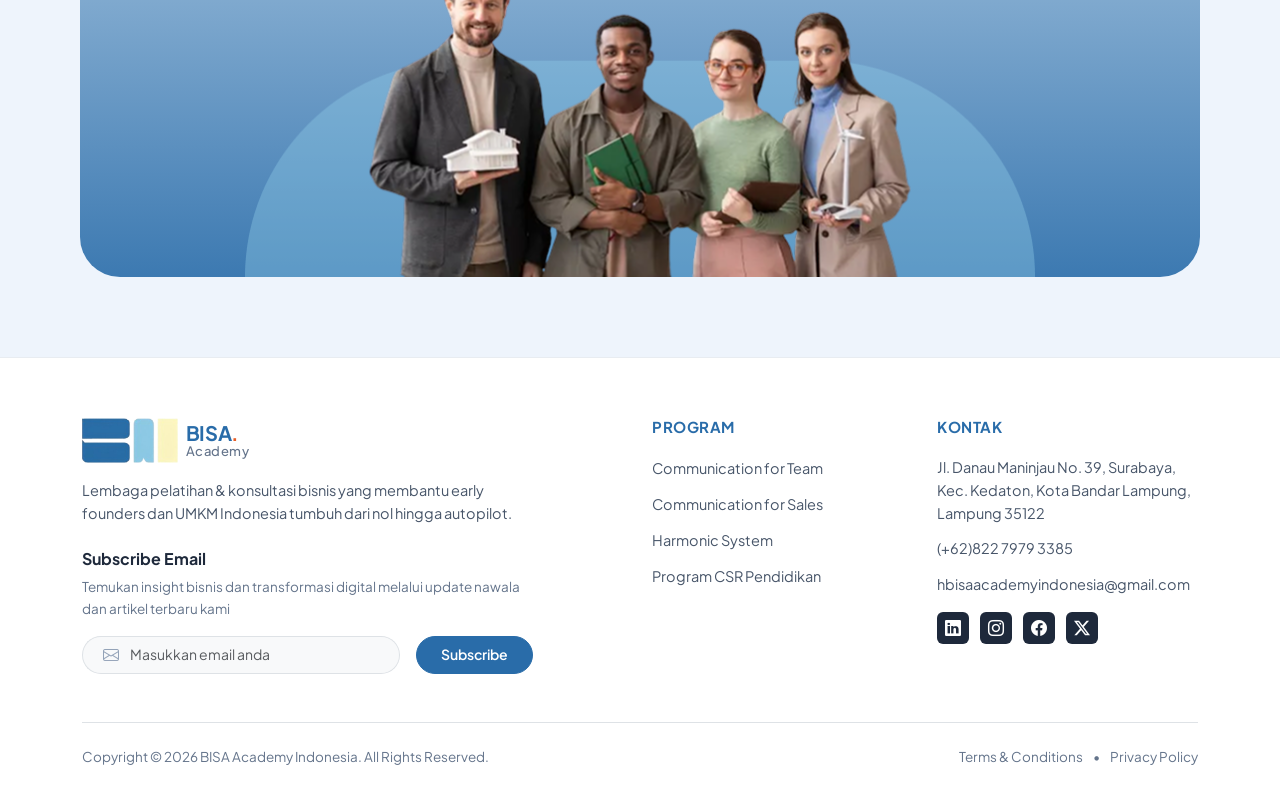
==== commit b8696177: "pembersihan file2 sampah" ====
--- a/index.html
+++ b/index.html
@@ -6,6 +6,7 @@
     <meta name="viewport" content="width=device-width, initial-scale=1.0">
     <meta name="description" content="Formulir Pendaftaran - BISA Academy">
     <title>BISA Academy</title>
+    <link rel="icon" type="image/png" href="assets/icon/favicon.png">
     <link rel="preconnect" href="https://fonts.googleapis.com">
     <link rel="preconnect" href="https://fonts.gstatic.com" crossorigin>
     <link href="https://fonts.googleapis.com/css2?family=Plus+Jakarta+Sans:ital,wght@0,200..800;1,200..800&display=swap"
@@ -661,12 +662,167 @@
             object-fit: contain;
         }
 
+        /* ============================================== */
+        /* SECTION - TABLE PRICING */
+        .pricing-section {
+            padding-top: 100px;
+        }
+
+        .pricing-table {
+            background-color: white;
+            border-radius: 20px;
+            border-collapse: separate;
+            border-spacing: 0;
+            overflow: hidden;
+            box-shadow: 0 4px 24px rgba(0, 0, 0, 0.03);
+        }
+
+        .pricing-table thead th {
+            height: 1px;
+        }
+
+        .min-h-header {
+            min-height: 220px;
+            justify-content: flex-start;
+        }
+
+        .pricing-table th,
+        .pricing-table td {
+            border-color: #e6edf4;
+            vertical-align: middle;
+        }
+
+        .popular-col {
+            background-color: #e9f1ff !important;
+            border-left: 2px solid var(--brand-primary) !important;
+            border-right: 2px solid var(--brand-primary) !important;
+        }
+
+        .popular-col-bottom {
+            background-color: #e9f1ff !important;
+            border-left: 2px solid var(--brand-primary) !important;
+            border-right: 2px solid var(--brand-primary) !important;
+            border-bottom: 2px solid var(--brand-primary) !important;
+        }
+
+        .popular-badge {
+            background-color: var(--brand-primary);
+            color: white;
+            font-size: 14px;
+            font-weight: 600;
+            padding: 8px 0;
+            text-align: center;
+            width: 100%;
+        }
+
+        #pricing .btn-primary {
+            background-color: var(--brand-primary);
+            border-color: var(--brand-primary);
+            border-radius: 8px;
+        }
+
+        #pricing .btn-primary:hover {
+            background-color: #1e5180;
+        }
+
+        #pricing .btn-outline-primary {
+            color: var(--brand-primary);
+            border-color: var(--brand-primary);
+            border-radius: 8px;
+        }
+
+        #pricing .btn-outline-primary:hover {
+            background-color: var(--brand-primary);
+            color: white;
+        }
+
+        /* Agar scroll bar pada mobile terlihat lebih rapi */
+        .table-responsive::-webkit-scrollbar {
+            height: 8px;
+        }
+
+        .table-responsive::-webkit-scrollbar-thumb {
+            background-color: #c0d5ec;
+            border-radius: 10px;
+        }
+
         /* SECTION - HUBUNGI KAMI */
+        .hubungi-kami-banner {
+            background: linear-gradient(180deg, rgba(143, 203, 230, 0.15) 0%, rgba(41, 108, 169, 0.9) 100%);
+            border-radius: 40px;
+            overflow: hidden;
+            padding: 60px 40px 0 40px;
+            text-align: center;
+        }
+
+        .hubungi-kami-banner h2 {
+            font-size: 36px;
+            font-weight: 700;
+            max-width: 750px;
+            margin: 0 auto 20px auto;
+            color: #121212;
+            line-height: 1.3;
+        }
+
+        .hubungi-kami-banner p {
+            font-size: 16px;
+            max-width: 600px;
+            margin: 0 auto 30px auto;
+            color: #414750;
+            line-height: 1.6;
+        }
+
+        .cta-buttons {
+            display: flex;
+            justify-content: center;
+            gap: 16px;
+            margin-bottom: 40px;
+            flex-wrap: wrap;
+        }
+
+        .hubungi-kami-banner .btn-dark {
+            background-color: #121212;
+            color: #ffffff;
+            padding: 12px 28px;
+            border-radius: 12px;
+            font-weight: 600;
+            border: none;
+            display: inline-flex;
+            align-items: center;
+            gap: 8px;
+            transition: none;
+        }
+
+        .hubungi-kami-banner .btn-light {
+            background-color: #ffffff;
+            color: #121212;
+            padding: 12px 28px;
+            border-radius: 12px;
+            font-weight: 600;
+            border: none;
+            display: inline-flex;
+            align-items: center;
+            gap: 8px;
+            transition: none;
+        }
+
+        .hubungi-kami-banner .cta-image-wrapper {
+            display: flex;
+            justify-content: center;
+            margin-top: 20px;
+        }
+
+        .hubungi-kami-banner .cta-image-wrapper img {
+            max-width: 100%;
+            height: auto;
+            display: block;
+        }
+
         .cta-section {
             max-width: 1120px;
             margin: 80px auto;
             padding: 60px 40px 0 40px;
-            background: linear-gradient(180deg, #8fcbe626 0%, #296ca9e6 100%);
+            background: linear-gradient(180deg, rgba(143, 203, 230, 0.15) 0%, rgba(41, 108, 169, 0.9) 100%);
             border-radius: 40px;
             text-align: center;
             position: relative;
@@ -693,7 +849,7 @@
             display: flex;
             justify-content: center;
             gap: 16px;
-            margin-bottom: 28px;
+            margin-bottom: 40px;
             flex-wrap: wrap;
         }
 
@@ -705,6 +861,7 @@
             display: inline-flex;
             align-items: center;
             gap: 10px;
+            text-decoration: none;
             transition: all 0.3s ease;
             border: none;
             font-size: 16px;
@@ -718,7 +875,7 @@
         .btn-dark:hover {
             background-color: #000000;
             transform: translateY(-2px);
-            box-shadow: 0 5px 15px #0000004d;
+            box-shadow: 0 5px 15px rgba(0, 0, 0, 0.3);
         }
 
         .btn-light {
@@ -729,7 +886,7 @@
         .btn-light:hover {
             background-color: #f0f0f0;
             transform: translateY(-2px);
-            box-shadow: 0 5px 15px #00000033;
+            box-shadow: 0 5px 15px rgba(0, 0, 0, 0.2);
         }
 
         .btn-dark i,
@@ -749,279 +906,209 @@
             display: block;
         }
 
-        /* ============================================== */
-        /* SECTION - TABLE PRICING */
-        .pricing-section {
-            padding-top: 100px;
-        }
-
-        .pricing-table {
-            background-color: white;
-            border-radius: 20px;
-            border-collapse: separate;
-            border-spacing: 0;
-            overflow: hidden;
-            box-shadow: 0 4px 24px rgba(0, 0, 0, 0.03);
-        }
-
-        .pricing-table thead th {
-            height: 1px;
-        }
-
-        .min-h-header {
-            min-height: 220px;
-            justify-content: flex-start;
-        }
-
-        .pricing-table th,
-        .pricing-table td {
-            border-color: #e6edf4;
-            vertical-align: middle;
-        }
-
-        .popular-col {
-            background-color: #e9f1ff !important;
-            border-left: 2px solid var(--brand-primary) !important;
-            border-right: 2px solid var(--brand-primary) !important;
-        }
-
-        .popular-col-bottom {
-            background-color: #e9f1ff !important;
-            border-left: 2px solid var(--brand-primary) !important;
-            border-right: 2px solid var(--brand-primary) !important;
-            border-bottom: 2px solid var(--brand-primary) !important;
-        }
-
-        .popular-badge {
-            background-color: var(--brand-primary);
+        @media (max-width: 991.98px) {
+            .cta-section {
+                padding: 50px 30px 0 30px;
+                margin: 60px 20px;
+            }
+
+            .cta-section h2 {
+                font-size: 34px;
+            }
+
+            .cta-image-wrapper {
+                max-width: 500px;
+            }
+        }
+
+        @media (max-width: 767.98px) {
+            .cta-section {
+                padding: 40px 24px 0 24px;
+                margin: 50px 15px;
+                border-radius: 30px;
+            }
+
+            .cta-section h2 {
+                font-size: 28px;
+            }
+
+            .cta-section p {
+                font-size: 15px;
+            }
+
+            .cta-buttons {
+                flex-direction: column;
+                align-items: stretch;
+                width: 100%;
+                max-width: 320px;
+                gap: 12px;
+                margin: 0 auto 30px auto;
+            }
+
+            .cta-image-wrapper {
+                max-width: 420px;
+            }
+        }
+
+        @media (max-width: 575.98px) {
+            .cta-section {
+                padding: 35px 20px 0 20px;
+                border-radius: 25px;
+            }
+
+            .cta-section h2 {
+                font-size: 24px;
+                margin-bottom: 16px;
+            }
+
+            .cta-section p {
+                font-size: 14px;
+                margin-bottom: 25px;
+            }
+
+            .cta-buttons {
+                max-width: 280px;
+                margin-bottom: 25px;
+            }
+
+            .cta-image-wrapper {
+                max-width: 340px;
+            }
+        }
+
+        .btn-layanan {
+            background-color: #296CA9;
             color: white;
+        }
+
+        .btn-layanan:hover {
+            background-color: #3381ca;
+            color: white;
+        }
+
+        .btn-konsul {
+            background-color: transparent;
+            color: black;
+            border-color: #000000;
+        }
+
+        .btn-konsul:hover {
+            background-color: rgba(175, 175, 175, 0.363);
+            color: black;
+            border-color: #000000;
+        }
+
+        /* FOOTER */
+        .footer-bisa {
+            background: #ffffff;
+            padding: 60px 0 30px;
+            border-top: 1px solid #e8ecf1;
+            color: #475569;
+        }
+
+        .footer-desc {
+            font-size: 14.5px;
+            line-height: 1.6;
+        }
+
+        .subscribe-title {
+            font-size: 16px;
+            font-weight: 700;
+            color: #1e293b;
+        }
+
+        .subscribe-desc {
+            font-size: 13.5px;
+            color: #64748b;
+            line-height: 1.6;
+        }
+
+        .subscribe-form .input-group-text {
+            color: #94a3b8;
+            padding-left: 20px;
+        }
+
+        .subscribe-form .form-control {
             font-size: 14px;
+        }
+
+        .subscribe-form .form-control:focus {
+            box-shadow: none;
+            border-color: #dee2e6;
+        }
+
+        .btn-subscribe {
+            background: #296ca9;
+            border-color: #296ca9;
             font-weight: 600;
-            padding: 8px 0;
-            text-align: center;
-            width: 100%;
-        }
-
-        #pricing .btn-primary {
-            background-color: var(--brand-primary);
-            border-color: var(--brand-primary);
-            border-radius: 8px;
-        }
-
-        #pricing .btn-primary:hover {
-            background-color: #1e5180;
-        }
-
-        #pricing .btn-outline-primary {
-            color: var(--brand-primary);
-            border-color: var(--brand-primary);
-            border-radius: 8px;
-        }
-
-        #pricing .btn-outline-primary:hover {
-            background-color: var(--brand-primary);
-            color: white;
-        }
-
-        /* Agar scroll bar pada mobile terlihat lebih rapi */
-        .table-responsive::-webkit-scrollbar {
-            height: 8px;
-        }
-
-        .table-responsive::-webkit-scrollbar-thumb {
-            background-color: #c0d5ec;
-            border-radius: 10px;
-
-
-            @media (max-width: 991.98px) {
-                .cta-section {
-                    padding: 50px 30px 0 30px;
-                    margin: 60px 20px;
-                }
-
-                .cta-section h2 {
-                    font-size: 34px;
-                }
-
-                .cta-image-wrapper {
-                    max-width: 500px;
-                }
-            }
-
-            @media (max-width: 767.98px) {
-                .cta-section {
-                    padding: 40px 24px 0 24px;
-                    margin: 50px 15px;
-                    border-radius: 30px;
-                }
-
-                .cta-section h2 {
-                    font-size: 28px;
-                }
-
-                .cta-section p {
-                    font-size: 15px;
-                }
-
-                .cta-buttons {
-                    flex-direction: column;
-                    align-items: stretch;
-                    width: 100%;
-                    max-width: 320px;
-                    gap: 12px;
-                    margin: 0 auto 30px auto;
-                }
-
-                .cta-image-wrapper {
-                    max-width: 420px;
-                }
-            }
-
-            @media (max-width: 575.98px) {
-                .hero-title {
-                    font-size: 28px !important;
-                }
-
-                .hero-subtitle {
-                    font-size: 14px !important;
-                }
-
-                .cta-section {
-                    padding: 35px 20px 0 20px;
-                    border-radius: 25px;
-                }
-
-                .cta-section h2 {
-                    font-size: 24px;
-                    margin-bottom: 16px;
-                }
-
-                .cta-section p {
-                    font-size: 14px;
-                    margin-bottom: 25px;
-                }
-
-                .cta-buttons {
-                    max-width: 280px;
-                    margin-bottom: 25px;
-                }
-
-                .cta-image-wrapper {
-                    max-width: 340px;
-                }
-            }
-
-            /* FOOTER */
-            .footer-bisa {
-                background: #ffffff;
-                padding: 60px 0 30px;
-                border-top: 1px solid #e8ecf1;
-                color: #475569;
-            }
-
-            .footer-desc {
-                font-size: 14.5px;
-                line-height: 1.6;
-            }
-
-            .subscribe-title {
-                font-size: 16px;
-                font-weight: 700;
-                color: #1e293b;
-            }
-
-            .subscribe-desc {
-                font-size: 13.5px;
-                color: #64748b;
-                line-height: 1.6;
-            }
-
-            .subscribe-form .input-group-text {
-                color: #94a3b8;
-                padding-left: 20px;
-            }
-
-            .subscribe-form .form-control {
-                font-size: 14px;
-            }
-
-            .subscribe-form .form-control:focus {
-                box-shadow: none;
-                border-color: #dee2e6;
-            }
-
-            .btn-subscribe {
-                background: #296ca9;
-                border-color: #296ca9;
-                font-weight: 600;
-                font-size: 14px;
-            }
-
-            .btn-subscribe:hover {
-                background: #1e5a8f;
-                border-color: #1e5a8f;
-            }
-
-            .footer-title {
-                font-size: 15px;
-                font-weight: 700;
-                color: #296ca9;
-                margin-bottom: 20px;
-                letter-spacing: 0.5px;
-            }
-
-            .footer-links li {
-                margin-bottom: 12px;
-            }
-
-            .footer-links a {
-                font-size: 14.5px;
-                color: #475569;
-                transition: color 0.2s ease;
-            }
-
-            .footer-links a:hover {
-                color: #296ca9;
-            }
-
-            .footer-contact li {
-                font-size: 14.5px;
-                margin-bottom: 12px;
-                line-height: 1.6;
-            }
-
-            .social-links a {
-                display: inline-flex;
-                align-items: center;
-                justify-content: center;
-                width: 32px;
-                height: 32px;
-                background: #1e293b;
-                color: #ffffff;
-                border-radius: 6px;
-                margin-right: 8px;
-                font-size: 16px;
-                transition: all 0.2s ease;
-            }
-
-            .social-links a:hover {
-                background: #296ca9;
-                transform: translateY(-2px);
-            }
-
-            .footer-bottom {
-                font-size: 13.5px;
-                color: #64748b;
-            }
-
-            .footer-legal a {
-                color: #64748b;
-                transition: color 0.2s ease;
-            }
-
-            .footer-legal a:hover {
-                color: #296ca9;
-            }
+            font-size: 14px;
+        }
+
+        .btn-subscribe:hover {
+            background: #1e5a8f;
+            border-color: #1e5a8f;
+        }
+
+        .footer-title {
+            font-size: 15px;
+            font-weight: 700;
+            color: #296ca9;
+            margin-bottom: 20px;
+            letter-spacing: 0.5px;
+        }
+
+        .footer-links li {
+            margin-bottom: 12px;
+        }
+
+        .footer-links a {
+            font-size: 14.5px;
+            color: #475569;
+            transition: color 0.2s ease;
+        }
+
+        .footer-links a:hover {
+            color: #296ca9;
+        }
+
+        .footer-contact li {
+            font-size: 14.5px;
+            margin-bottom: 12px;
+            line-height: 1.6;
+        }
+
+        .social-links a {
+            display: inline-flex;
+            align-items: center;
+            justify-content: center;
+            width: 32px;
+            height: 32px;
+            background: #1e293b;
+            color: #ffffff;
+            border-radius: 6px;
+            margin-right: 8px;
+            font-size: 16px;
+            transition: all 0.2s ease;
+        }
+
+        .social-links a:hover {
+            background: #296ca9;
+            transform: translateY(-2px);
+        }
+
+        .footer-bottom {
+            font-size: 13.5px;
+            color: #64748b;
+        }
+
+        .footer-legal a {
+            color: #64748b;
+            transition: color 0.2s ease;
+        }
+
+        .footer-legal a:hover {
+            color: #296ca9;
+        }
     </style>
 </head>
 
